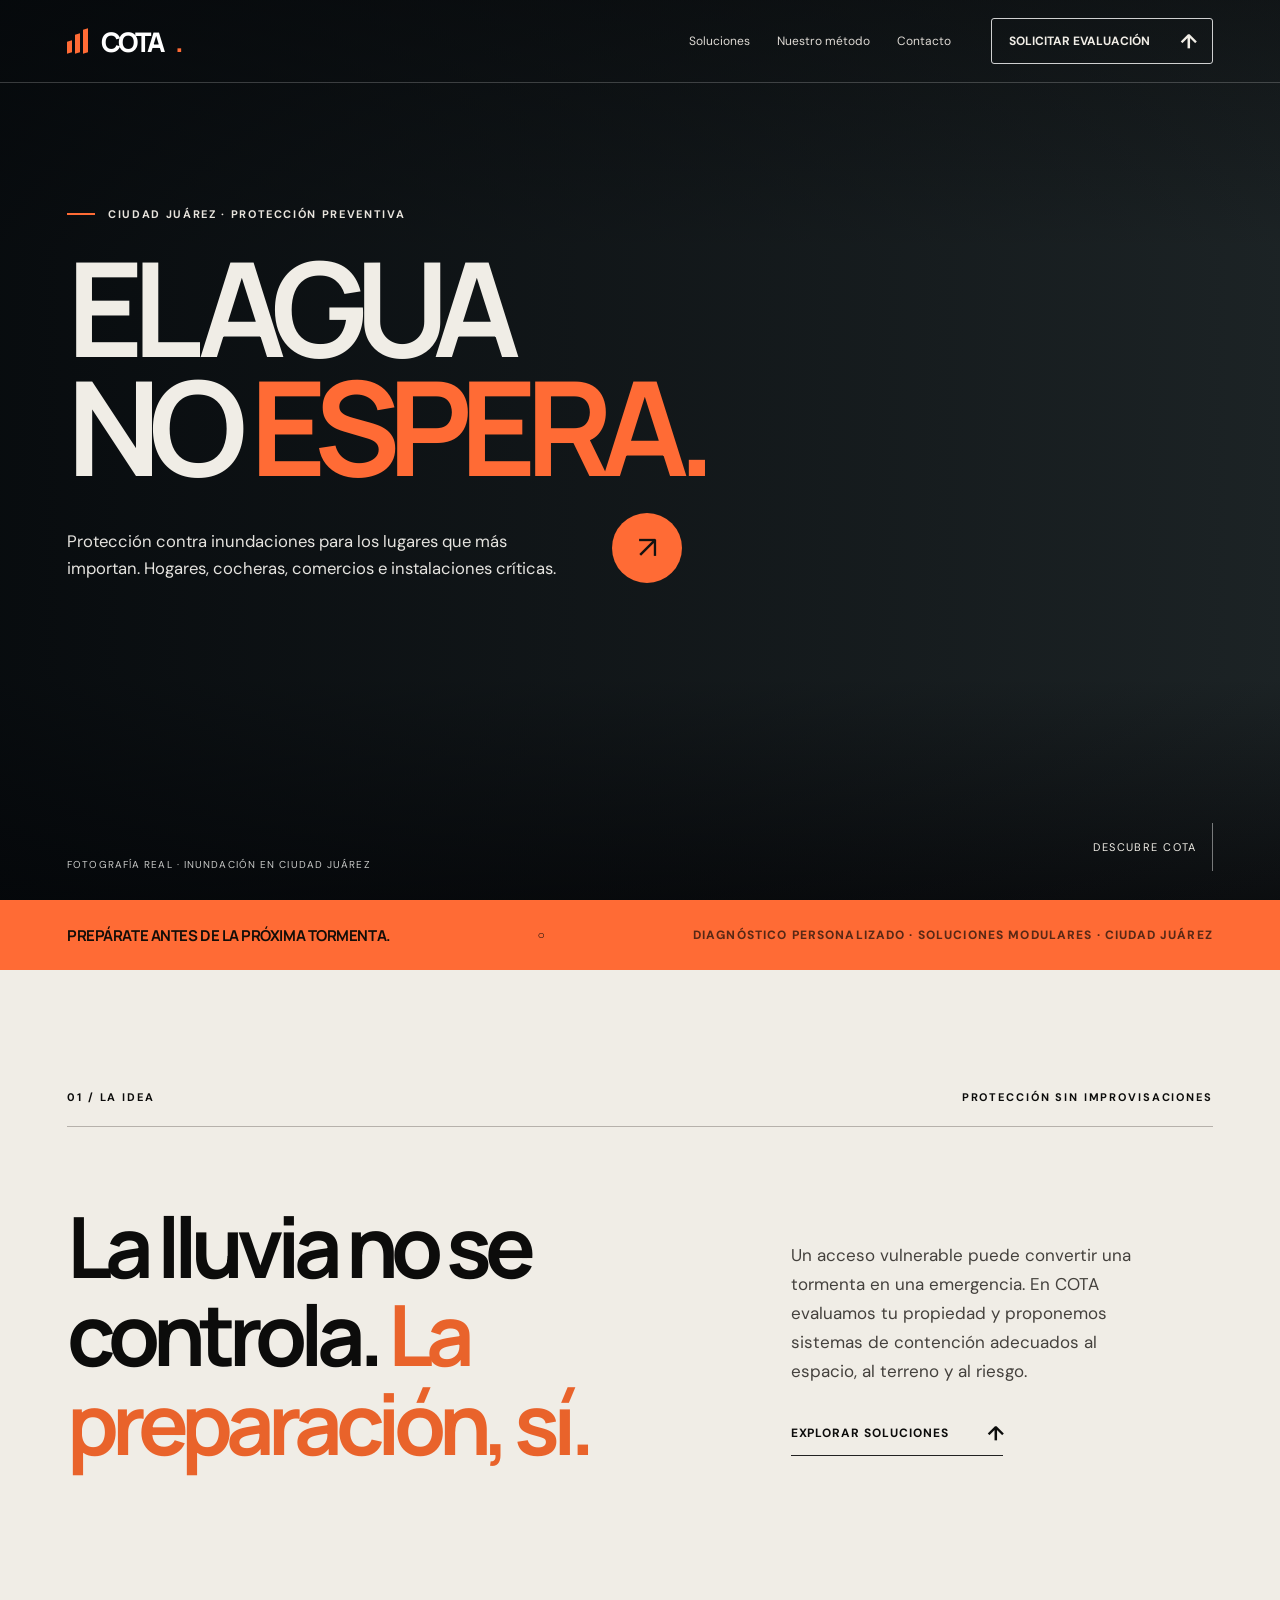
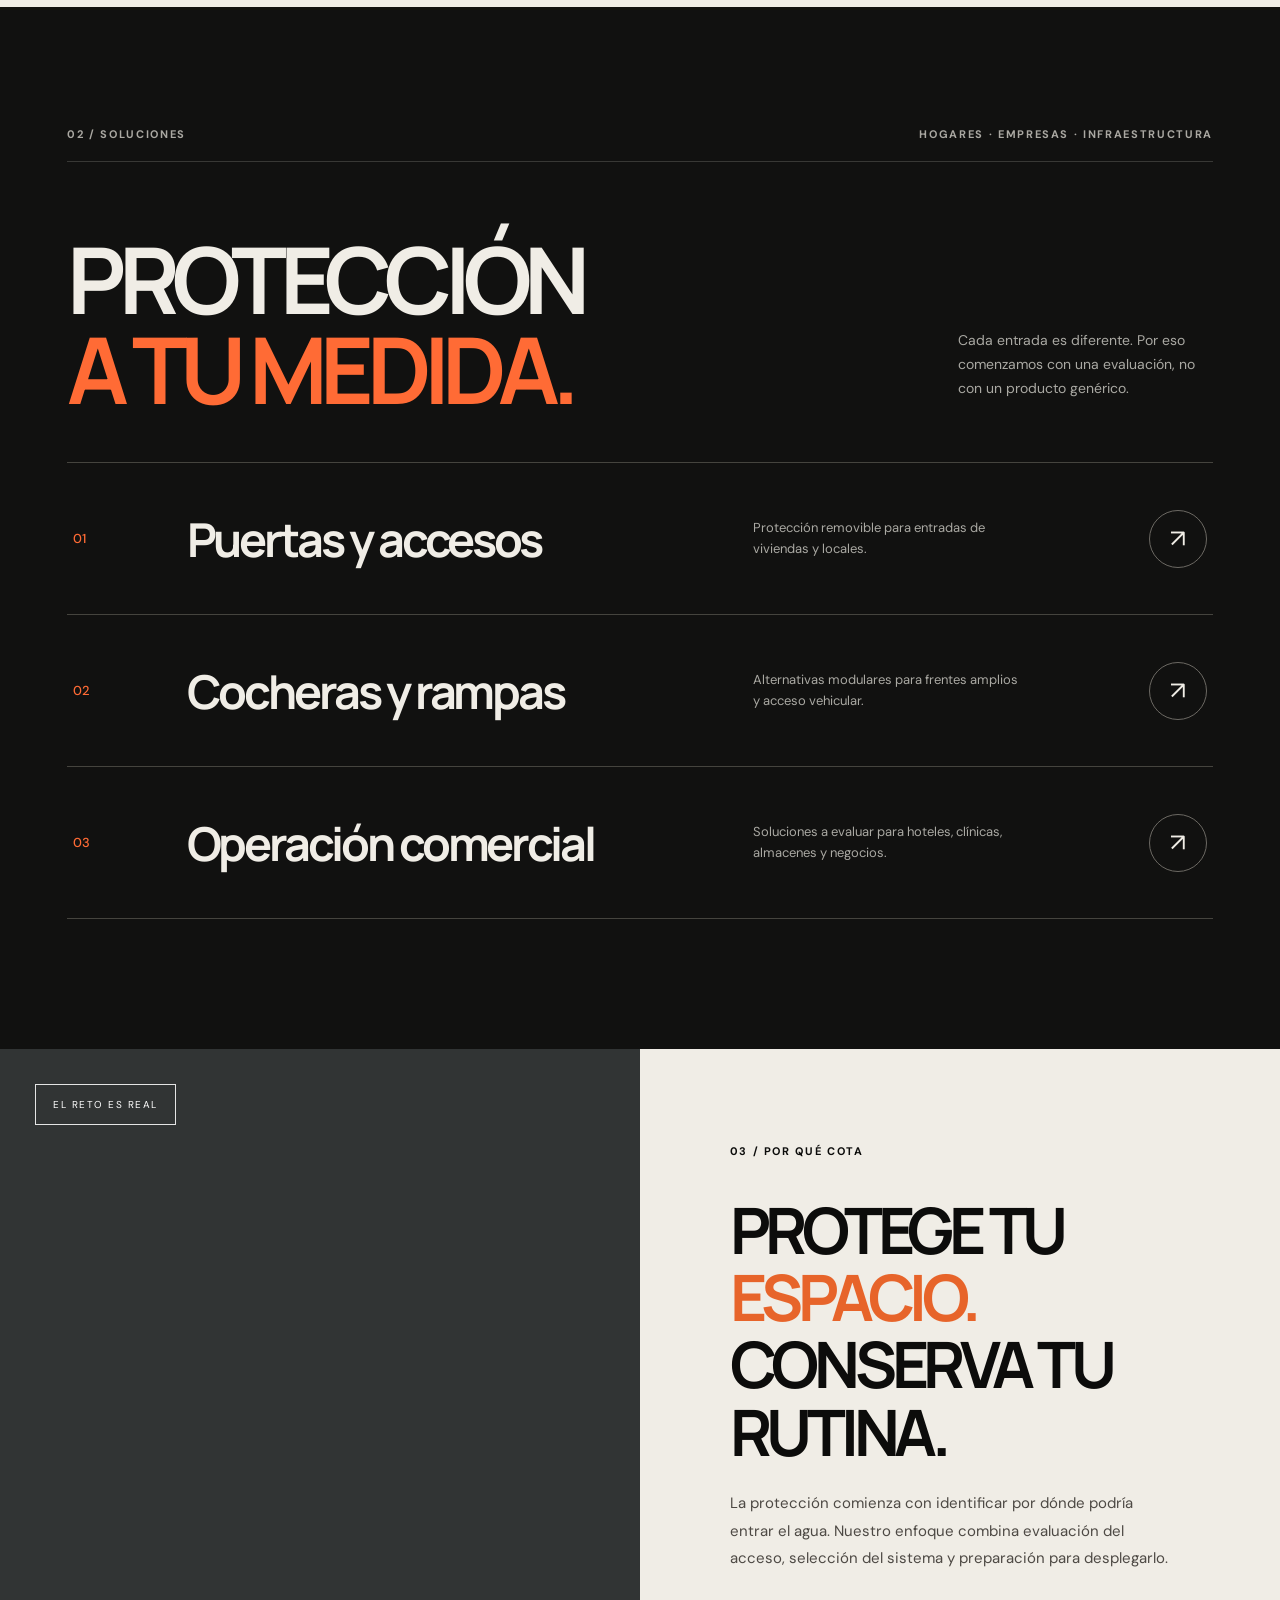
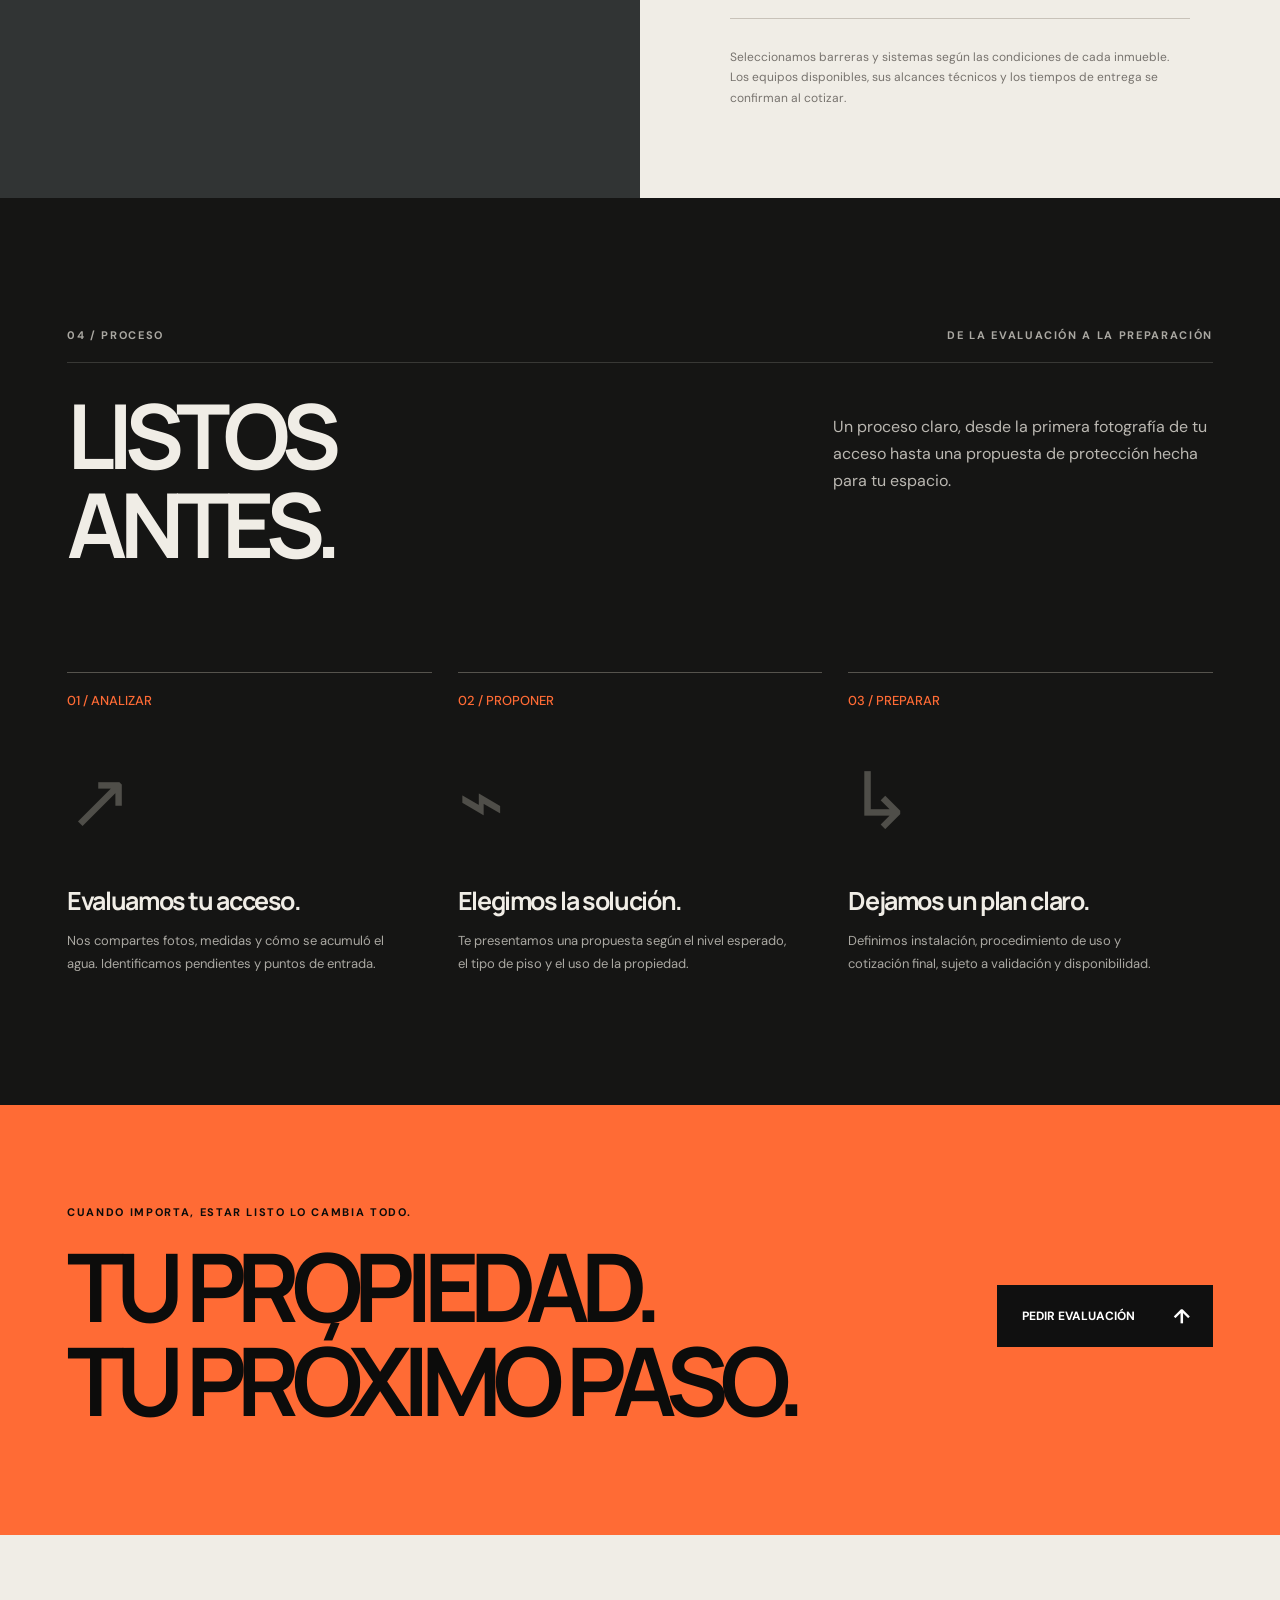
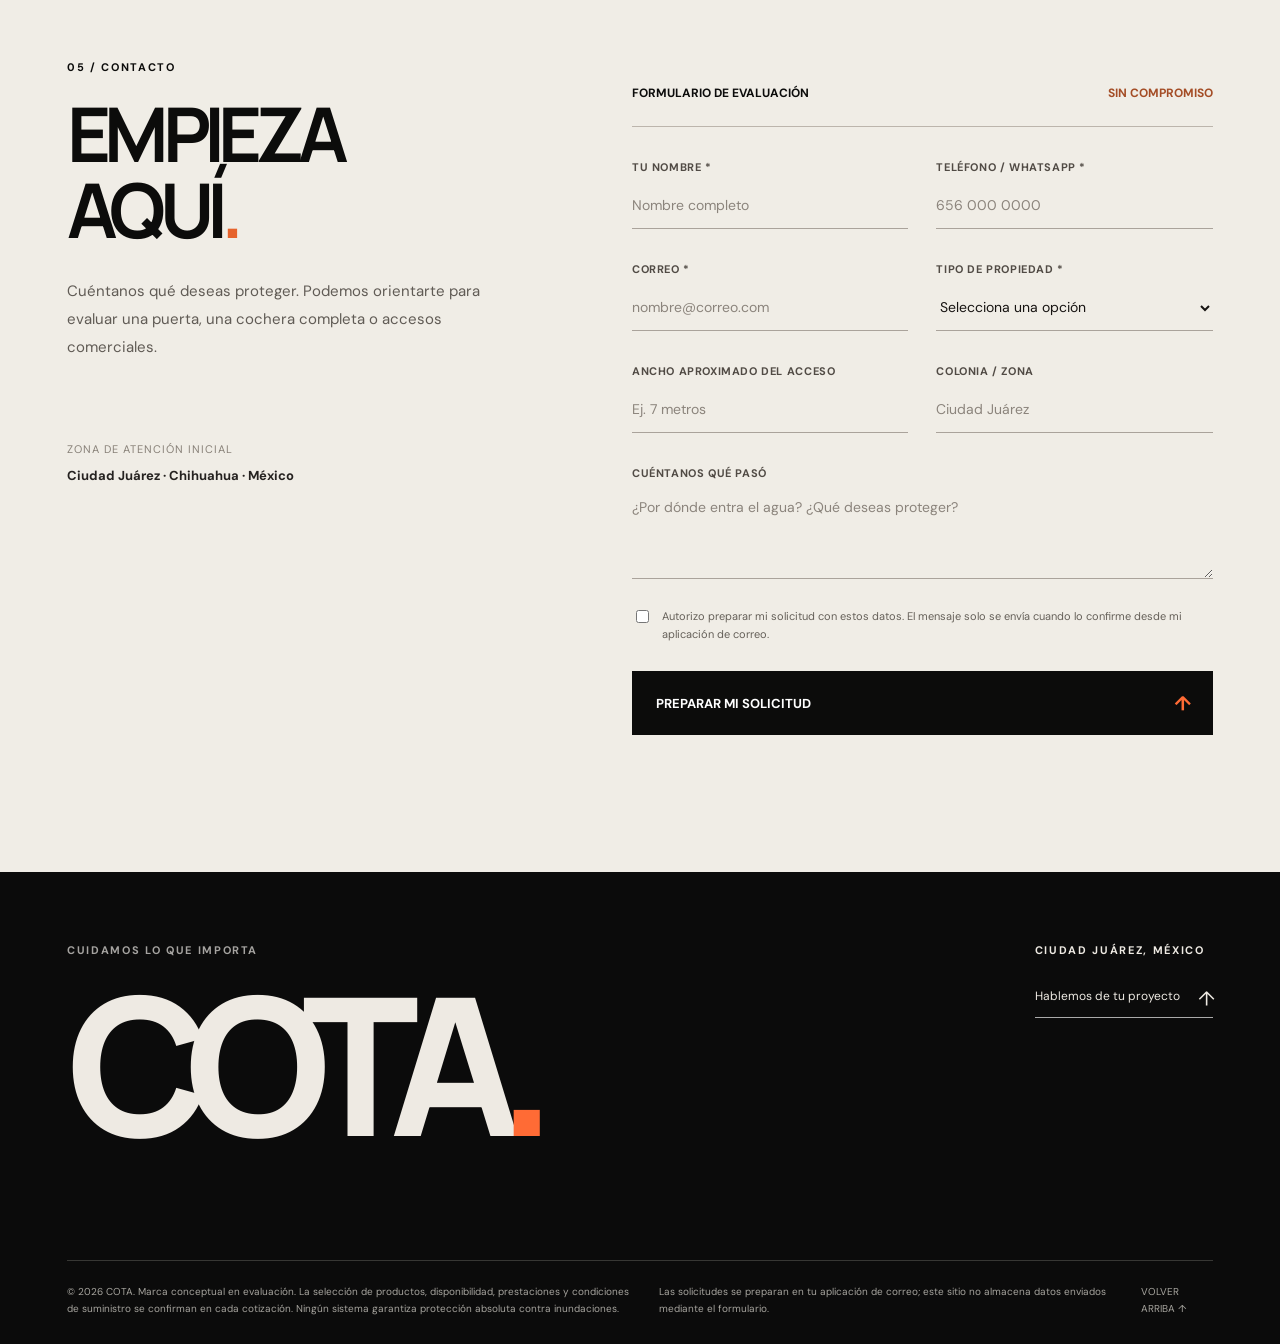
==== index.html @ 4c6bcd83 "feat: publish COTA landing V3 editorial redesign" ====
<!doctype html>
<html lang="es-MX">
<head>
<meta charset="utf-8">
<meta name="viewport" content="width=device-width,initial-scale=1">
<meta name="theme-color" content="#0d0d0d">
<meta name="description" content="COTA — Soluciones de protección contra inundaciones para hogares, cocheras y empresas en Ciudad Juárez. Agenda tu evaluación.">
<meta name="robots" content="index,follow">
<title>COTA — Protección para lo que importa.</title>
<link rel="preconnect" href="https://fonts.googleapis.com">
<link rel="preconnect" href="https://fonts.gstatic.com" crossorigin>
<link href="https://fonts.googleapis.com/css2?family=DM+Sans:wght@400;500;600;700&family=Manrope:wght@400;500;600;700;800&display=swap" rel="stylesheet">
<style>
:root{--black:#0c0c0b;--orange:#ff6b35;--bone:#f0ede6;--muted:#9f9d97;--line:#2b2a28;--pad:clamp(22px,5.25vw,96px);--display:'Manrope','Arial',sans-serif;--body:'DM Sans',Arial,sans-serif}
*{box-sizing:border-box}html{scroll-behavior:smooth}body{margin:0;background:var(--black);color:var(--bone);font-family:var(--body);-webkit-font-smoothing:antialiased}a{color:inherit;text-decoration:none}button,input,select,textarea{font:inherit}button{cursor:pointer}button,input,textarea,select{outline-offset:3px}button:focus-visible,a:focus-visible{outline:2px solid var(--orange)}.container{padding-inline:var(--pad)}.index-label{font-size:11px;font-weight:700;letter-spacing:.15em;text-transform:uppercase}.arrow-icon{display:inline-block;transform:rotate(-45deg);font-size:20px;line-height:1}.screen-reader{position:absolute;clip:rect(0,0,0,0);height:1px;width:1px;overflow:hidden}
.site-header{height:83px;display:flex;align-items:center;justify-content:space-between;position:absolute;top:0;left:0;right:0;z-index:9;border-bottom:1px solid #fff3;padding-inline:var(--pad)}.wordmark{font:800 27px/1 var(--display);letter-spacing:-.105em;color:#fff;display:flex;align-items:center;gap:13px}.mark{display:inline-grid;grid-template-columns:repeat(3,5px);gap:3px;height:24px;align-items:end}.mark i{background:var(--orange);height:12px;display:block;transform:skewY(-16deg)}.mark i:nth-child(2){height:19px}.mark i:nth-child(3){height:24px}.header-right{display:flex;align-items:center;gap:40px}.header-right nav{display:flex;gap:27px}.header-right nav a{font-size:12px;color:#eee9e3;opacity:.93}.header-right nav a:hover{color:var(--orange)}.top-action{display:inline-flex;align-items:center;gap:32px;padding:12px 17px;border:1px solid #fffc;border-radius:3px;font-size:12px;font-weight:700;white-space:nowrap;transition:.25s}.top-action:hover{background:var(--bone);color:var(--black)}.mobile-menu{display:none;background:none;border:0;color:#fff;font-size:23px}
.hero{position:relative;min-height:770px;height:min(900px,100svh);isolation:isolate;background:#20282a;display:flex;flex-direction:column;justify-content:space-between;overflow:hidden}.hero-photo{position:absolute;inset:0;background-image:linear-gradient(90deg,rgba(3,6,9,.83) 0%,rgba(2,4,7,.46) 52%,rgba(8,10,13,.17) 100%),linear-gradient(0deg,#08090bd9 0%,transparent 25%,transparent 72%,#03040577 100%),url('assets/inundacion-juarez-crop.jpg');background-position:center,center,center 44%;background-size:cover;z-index:-1;transform:scale(1.015)}.hero-main{padding-top:clamp(175px,23vh,250px);max-width:1180px}.hero-kicker{display:flex;align-items:center;gap:13px;color:#e8e4dd}.hero-kicker:before{content:"";width:28px;height:2px;background:var(--orange)}.hero h1{font:700 clamp(72px,10.25vw,156px)/.91 var(--display);letter-spacing:-.09em;margin:26px 0 27px;text-wrap:balance;max-width:1190px}.hero h1 span{color:var(--orange)}.hero-description{display:flex;align-items:flex-end;gap:55px;max-width:850px}.hero-description p{max-width:490px;font-size:clamp(16px,1.3vw,19px);line-height:1.65;margin:0;color:#e5e3df}.circle-btn{height:70px;width:70px;flex-shrink:0;background:var(--orange);color:#141210;display:grid;place-items:center;border-radius:50%;font-size:31px;transition:.2s}.circle-btn:hover{transform:rotate(45deg);background:#ff8959}.hero-bottom{display:flex;align-items:end;justify-content:space-between;gap:20px;padding-bottom:29px}.hero-bottom small{font-size:10px;letter-spacing:.11em;color:#c9cac8;text-transform:uppercase}.hero-scroll{display:flex;align-items:center;gap:15px;font-size:11px;letter-spacing:.13em;text-transform:uppercase}.vertical-line{height:48px;border-left:1px solid #ffffff70}
.marquee{min-height:70px;display:flex;justify-content:space-between;align-items:center;gap:25px;background:var(--orange);color:#130d08;padding:18px var(--pad);font-size:12px;font-weight:800;letter-spacing:.095em;text-transform:uppercase}.marquee strong{font-size:15px;font-family:var(--display);letter-spacing:-.03em}.marquee span:last-child{opacity:.7}
.intro{background:var(--bone);color:var(--black);padding-block:120px 140px}.intro-top{display:flex;align-items:center;justify-content:space-between;border-bottom:1px solid #b6b1ab;padding-bottom:22px;font-size:11px;letter-spacing:.17em;text-transform:uppercase;font-weight:700}.intro-layout{display:grid;grid-template-columns:1.2fr .8fr;column-gap:90px;padding-top:75px;align-items:end}.intro h2{font:700 clamp(50px,6.6vw,100px)/1.045 var(--display);letter-spacing:-.083em;margin:0;max-width:940px}.intro h2 em{font-style:normal;color:#e9632b}.intro-right{padding-bottom:11px;max-width:370px}.intro-right p{font-size:17px;line-height:1.7;color:#44413d;margin:0 0 35px}.text-link{display:inline-flex;align-items:center;gap:40px;border-bottom:1px solid #222;padding-bottom:12px;font-size:12px;font-weight:700;text-transform:uppercase;letter-spacing:.08em}.text-link:hover{color:#d95323;border-color:#d95323}
.solutions{background:#111110;color:var(--bone);padding-top:120px;padding-bottom:130px}.section-tag{display:flex;align-items:center;justify-content:space-between;padding-bottom:20px;border-bottom:1px solid #383835;color:#aaa8a2}.sol-title{display:flex;justify-content:space-between;gap:30px;align-items:end;margin:72px 0 48px}.sol-title h2{font:700 clamp(51px,7.2vw,105px)/.98 var(--display);letter-spacing:-.083em;margin:0;max-width:900px}.sol-title h2 span{color:var(--orange)}.sol-title p{width:255px;color:#aaa9a3;font-size:14px;line-height:1.7}.sol-table{border-top:1px solid #45443e}.sol-row{display:grid;grid-template-columns:10% 50% 25% 15%;align-items:center;gap:0;border-bottom:1px solid #45443e;min-height:152px;padding:24px 6px;transition:.2s}.sol-row:hover{background:#ffffff09}.sol-row .nr{color:var(--orange);font:500 13px var(--body)}.sol-row h3{font:700 clamp(31px,3.65vw,53px) var(--display);letter-spacing:-.066em;margin:0}.sol-row p{max-width:270px;color:#aaa9a3;font-size:13px;line-height:1.6}.sol-row .end-arrow{justify-self:end;width:58px;height:58px;border:1px solid #6c6963;border-radius:50%;display:grid;place-items:center;font-size:25px;transition:.2s}.sol-row:hover .end-arrow{background:var(--orange);color:#111;border-color:var(--orange)}
.protection{background:var(--bone);color:var(--black);display:grid;grid-template-columns:1fr 1fr;min-height:660px}.protection-image{position:relative;background:#353e40 url('assets/inundacion-juarez-crop.jpg') center center/cover no-repeat;filter:grayscale(.7)}.protection-image:after{content:"";position:absolute;inset:0;background:#12191b40}.protection-badge{position:absolute;top:35px;left:35px;z-index:1;border:1px solid #fffd;color:white;padding:13px 17px;font-size:10px;letter-spacing:.15em;text-transform:uppercase}.protection-copy{padding:clamp(50px,7vw,117px);display:flex;flex-direction:column;justify-content:space-between}.protection-copy h2{font:700 clamp(49px,5vw,76px)/1.05 var(--display);letter-spacing:-.082em;margin:36px 0 25px}.protection-copy h2 span{color:#e7642a}.protection-copy p{max-width:440px;font-size:15px;color:#4d4944;line-height:1.85;margin:0}.tiny-rule{height:1px;background:#c8c2b9;margin:45px 0 28px}.protection-copy .detail{font-size:12px;color:#77736e;line-height:1.7}
.process{background:#151514;padding-block:130px}.process-head{display:flex;justify-content:space-between;align-items:start;gap:40px}.process-head h2{font:700 clamp(58px,7vw,100px)/.99 var(--display);letter-spacing:-.085em;margin:28px 0 20px}.process-head p{font-size:16px;color:#bbb8b2;max-width:380px;line-height:1.7;margin-top:50px}.process-items{display:grid;grid-template-columns:repeat(3,1fr);gap:26px;margin-top:84px}.step{border-top:1px solid #55534d;padding-top:19px}.step .number{font:500 13px var(--body);color:var(--orange)}.step .glyph{display:block;font:300 78px/1.2 var(--display);margin:43px 0 37px;color:#4f4e49;letter-spacing:-.12em}.step h3{font:700 25px var(--display);letter-spacing:-.055em;margin:0 0 12px}.step p{font-size:13px;line-height:1.75;color:#aaa8a2;max-width:330px;margin:0}
.cta-section{background:var(--orange);color:var(--black);padding:100px var(--pad) 108px;display:flex;justify-content:space-between;gap:60px;align-items:center}.cta-section h2{font:700 clamp(56px,7.4vw,112px)/.99 var(--display);letter-spacing:-.09em;margin:20px 0 0;max-width:1030px}.cta-section a{background:#101010;color:#fff;padding:21px 25px;min-width:216px;display:flex;align-items:center;justify-content:space-between;gap:26px;font-size:12px;font-weight:700;white-space:nowrap}.cta-section a:hover{background:#333}
.form-area{background:var(--bone);color:var(--black);padding-block:120px 125px}.form-grid{display:grid;grid-template-columns:.9fr 1.1fr;gap:clamp(35px,7vw,120px)}.form-left h2{font:700 clamp(56px,5.9vw,89px)/1.01 var(--display);letter-spacing:-.09em;margin:20px 0 30px}.form-left p{max-width:430px;font-size:15px;color:#605b55;line-height:1.85}.form-left .small-contact{font-size:11px;letter-spacing:.09em;text-transform:uppercase;margin-top:80px;color:#888178}.form-left .small-contact strong{color:#252220;display:block;font-size:13px;margin-top:11px;letter-spacing:0;text-transform:none}.quote-form{padding:30px 0 0}.quote-form .form-head{display:flex;justify-content:space-between;align-items:center;padding-bottom:25px;border-bottom:1px solid #bcb5ac;font-size:12px;font-weight:700}.quote-form .form-head em{font-style:normal;color:#a44d26}.form-row{display:grid;grid-template-columns:1fr 1fr;gap:28px}.field{display:flex;flex-direction:column;margin-top:33px;gap:9px}.field label{font-size:11px;text-transform:uppercase;font-weight:700;letter-spacing:.055em;color:#514b45}.field input,.field select,.field textarea{display:block;width:100%;min-height:46px;border:0;border-bottom:1px solid #aaa39b;border-radius:0;padding:9px 0;background:transparent;color:#171412;outline:none;font-size:14px}.field textarea{resize:vertical;min-height:90px}.field input:focus,.field select:focus,.field textarea:focus{border-bottom:2px solid var(--orange)}.field input::placeholder,.field textarea::placeholder{color:#8b847c}.fineprint{font-size:11px;color:#656059;line-height:1.65;margin:28px 0}.fineprint label{display:flex;align-items:start;gap:10px;cursor:pointer}.fineprint input{accent-color:var(--orange);margin-top:3px}.form-btn{width:100%;border:0;display:flex;align-items:center;justify-content:space-between;background:var(--black);color:white;padding:22px 24px;font-weight:700;font-size:13px;transition:.2s}.form-btn:hover{background:#32251e}.form-btn span:last-child{color:var(--orange)}.form-status{margin-top:12px;font-size:12px;line-height:1.6;color:#4e473f;white-space:pre-wrap}
footer{background:#0b0b0b;color:#eeeae3;padding:66px var(--pad) 27px}footer .footer-main{display:flex;align-items:start;justify-content:space-between;gap:40px;padding-bottom:110px}footer h2{font:800 clamp(95px,15vw,245px)/.9 var(--display);letter-spacing:-.13em;margin:18px 0 0}footer h2 span{color:var(--orange)}footer .footer-link{font-size:12px;display:inline-flex;gap:20px;border-bottom:1px solid #aaa;padding-bottom:9px;margin-top:29px}.footer-small{display:flex;justify-content:space-between;gap:22px;border-top:1px solid #373734;padding-top:22px;color:#a6a49e;font-size:10px;line-height:1.7}.footer-small p{max-width:570px;margin:0}
@media(max-width:900px){.hero{height:auto;min-height:760px}.hero-main{padding-top:205px}.hero h1{font-size:clamp(64px,10vw,112px)}.intro-layout{gap:45px}.sol-row{grid-template-columns:9% 54% 26% 11%}.protection{min-height:600px}.protection-copy{padding:50px}.form-grid{gap:60px}}
@media(max-width:680px){:root{--pad:24px}.site-header{height:72px}.wordmark{font-size:24px}.header-right nav{display:none;position:absolute;top:71px;left:0;right:0;background:#0c0c0b;padding:22px 24px;flex-direction:column;border-bottom:1px solid #444}.header-right nav.open{display:flex}.header-right{gap:14px}.top-action{padding:11px 12px;gap:9px;font-size:10px}.mobile-menu{display:block}.hero{min-height:720px;height:auto}.hero-main{padding-top:210px}.hero h1{font-size:clamp(53px,14.5vw,86px);letter-spacing:-.091em;margin-top:22px}.hero-description{gap:15px;align-items:center}.hero-description p{font-size:14px;line-height:1.55}.circle-btn{width:58px;height:58px;font-size:25px}.hero-bottom{padding-top:90px;align-items:center}.hero-scroll{display:none}.hero-bottom small{font-size:9px;max-width:205px}.marquee{min-height:62px;justify-content:center;text-align:center;gap:5px;flex-wrap:wrap}.marquee strong{font-size:12px}.marquee span:last-child{display:none}.intro{padding-block:80px 100px}.intro-layout{display:block;padding-top:45px}.intro h2{font-size:clamp(44px,11vw,72px)}.intro-right{margin-top:32px}.intro-right p{font-size:15px}.solutions{padding-block:80px 85px}.sol-title{display:block;margin-top:48px}.sol-title h2{font-size:clamp(45px,12vw,65px)}.sol-title p{margin-top:24px;width:auto;max-width:330px}.sol-row{min-height:130px;grid-template-columns:9% 1fr 42px;gap:12px}.sol-row h3{font-size:30px}.sol-row p{display:none}.sol-row .end-arrow{width:42px;height:42px;font-size:20px}.protection{display:flex;flex-direction:column}.protection-image{min-height:340px}.protection-copy{padding:60px 24px}.protection-copy h2{font-size:54px}.process{padding-block:80px}.process-head{display:block}.process-head h2{font-size:clamp(55px,13vw,75px)}.process-head p{margin-top:22px}.process-items{grid-template-columns:1fr;gap:45px;margin-top:48px}.step .glyph{font-size:60px;margin:14px 0 20px}.cta-section{display:block;padding-top:75px;padding-bottom:78px}.cta-section h2{font-size:clamp(52px,13vw,75px)}.cta-section a{margin-top:32px;width:max-content}.form-area{padding-block:80px}.form-grid{display:block}.form-left h2{font-size:60px}.form-left .small-contact{margin-top:34px}.quote-form{margin-top:30px}.form-row{grid-template-columns:1fr;gap:0}.field{margin-top:24px}.footer-main{display:block!important;padding-bottom:80px!important}.footer-small{display:block}footer h2{font-size:clamp(100px,24vw,160px)}}
@media(prefers-reduced-motion:reduce){html{scroll-behavior:auto}*{transition:none!important}}
</style>
</head>
<body>
<header class="site-header">
  <a class="wordmark" href="#inicio" aria-label="COTA, inicio"><span class="mark" aria-hidden="true"><i></i><i></i><i></i></span>COTA<span style="color:var(--orange)">.</span></a>
  <div class="header-right">
    <nav id="nav-main" aria-label="Navegación principal"><a href="#soluciones">Soluciones</a><a href="#metodo">Nuestro método</a><a href="#cotizar">Contacto</a></nav>
    <a class="top-action" href="#cotizar">SOLICITAR EVALUACIÓN <span class="arrow-icon">↗</span></a>
    <button class="mobile-menu" aria-controls="nav-main" aria-expanded="false" aria-label="Abrir menú" id="menu-toggle">☰</button>
  </div>
</header>
<main>
<section class="hero container" id="inicio">
 <div class="hero-photo" role="img" aria-label="Fotografía de acumulación de agua en una vialidad de Ciudad Juárez"></div>
 <div class="hero-main">
   <div class="index-label hero-kicker">Ciudad Juárez · Protección preventiva</div>
   <h1>EL AGUA<br>NO <span>ESPERA.</span></h1>
   <div class="hero-description"><p>Protección contra inundaciones para los lugares que más importan. Hogares, cocheras, comercios e instalaciones críticas.</p><a href="#cotizar" class="circle-btn" aria-label="Solicitar evaluación">↗</a></div>
 </div>
 <div class="hero-bottom"><small>Fotografía real · Inundación en Ciudad Juárez</small><div class="hero-scroll"><span>Descubre COTA</span><span class="vertical-line"></span></div></div>
</section>
<div class="marquee"><strong>PREPÁRATE ANTES DE LA PRÓXIMA TORMENTA.</strong><span>○</span><span>DIAGNÓSTICO PERSONALIZADO · SOLUCIONES MODULARES · CIUDAD JUÁREZ</span></div>
<section class="intro container" id="propuesta"><div class="intro-top"><span>01 / LA IDEA</span><span>PROTECCIÓN SIN IMPROVISACIONES</span></div><div class="intro-layout"><h2>La lluvia no se controla. <em>La preparación, sí.</em></h2><div class="intro-right"><p>Un acceso vulnerable puede convertir una tormenta en una emergencia. En COTA evaluamos tu propiedad y proponemos sistemas de contención adecuados al espacio, al terreno y al riesgo.</p><a class="text-link" href="#soluciones">Explorar soluciones <span class="arrow-icon">↗</span></a></div></div></section>
<section class="solutions container" id="soluciones"><div class="section-tag index-label"><span>02 / SOLUCIONES</span><span>HOGARES · EMPRESAS · INFRAESTRUCTURA</span></div><div class="sol-title"><h2>PROTECCIÓN<br><span>A TU MEDIDA.</span></h2><p>Cada entrada es diferente. Por eso comenzamos con una evaluación, no con un producto genérico.</p></div><div class="sol-table">
<a href="#cotizar" class="sol-row"><span class="nr">01</span><h3>Puertas y accesos</h3><p>Protección removible para entradas de viviendas y locales.</p><span class="end-arrow">↗</span></a>
<a href="#cotizar" class="sol-row"><span class="nr">02</span><h3>Cocheras y rampas</h3><p>Alternativas modulares para frentes amplios y acceso vehicular.</p><span class="end-arrow">↗</span></a>
<a href="#cotizar" class="sol-row"><span class="nr">03</span><h3>Operación comercial</h3><p>Soluciones a evaluar para hoteles, clínicas, almacenes y negocios.</p><span class="end-arrow">↗</span></a>
</div></section>
<section class="protection" id="sistema"><div class="protection-image"><span class="protection-badge">EL RETO ES REAL</span></div><div class="protection-copy"><div><span class="index-label">03 / POR QUÉ COTA</span><h2>PROTEGE TU <span>ESPACIO.</span><br>CONSERVA TU RUTINA.</h2><p>La protección comienza con identificar por dónde podría entrar el agua. Nuestro enfoque combina evaluación del acceso, selección del sistema y preparación para desplegarlo.</p></div><div><div class="tiny-rule"></div><p class="detail">Seleccionamos barreras y sistemas según las condiciones de cada inmueble. Los equipos disponibles, sus alcances técnicos y los tiempos de entrega se confirman al cotizar.</p></div></div></section>
<section class="process container" id="metodo"><div class="section-tag index-label"><span>04 / PROCESO</span><span>DE LA EVALUACIÓN A LA PREPARACIÓN</span></div><div class="process-head"><h2>LISTOS<br>ANTES.</h2><p>Un proceso claro, desde la primera fotografía de tu acceso hasta una propuesta de protección hecha para tu espacio.</p></div><div class="process-items"><div class="step"><div class="number">01 / ANALIZAR</div><span class="glyph">↗</span><h3>Evaluamos tu acceso.</h3><p>Nos compartes fotos, medidas y cómo se acumuló el agua. Identificamos pendientes y puntos de entrada.</p></div><div class="step"><div class="number">02 / PROPONER</div><span class="glyph">⌁</span><h3>Elegimos la solución.</h3><p>Te presentamos una propuesta según el nivel esperado, el tipo de piso y el uso de la propiedad.</p></div><div class="step"><div class="number">03 / PREPARAR</div><span class="glyph">↳</span><h3>Dejamos un plan claro.</h3><p>Definimos instalación, procedimiento de uso y cotización final, sujeto a validación y disponibilidad.</p></div></div></section>
<section class="cta-section"><div><div class="index-label">CUANDO IMPORTA, ESTAR LISTO LO CAMBIA TODO.</div><h2>TU PROPIEDAD.<br>TU PRÓXIMO PASO.</h2></div><a href="#cotizar">PEDIR EVALUACIÓN <span class="arrow-icon">↗</span></a></section>
<section class="form-area container" id="cotizar"><div class="form-grid"><div class="form-left"><span class="index-label">05 / CONTACTO</span><h2>EMPIEZA<br>AQUÍ<span style="color:#e6632c">.</span></h2><p>Cuéntanos qué deseas proteger. Podemos orientarte para evaluar una puerta, una cochera completa o accesos comerciales.</p><div class="small-contact">ZONA DE ATENCIÓN INICIAL<strong>Ciudad Juárez · Chihuahua · México</strong></div></div>
<form class="quote-form" id="lead-form"><div class="form-head"><span>FORMULARIO DE EVALUACIÓN</span><em>SIN COMPROMISO</em></div><div class="form-row"><div class="field"><label for="nombre">Tu nombre *</label><input id="nombre" name="nombre" autocomplete="name" required maxlength="120" placeholder="Nombre completo"></div><div class="field"><label for="contacto">Teléfono / WhatsApp *</label><input id="contacto" name="contacto" type="tel" autocomplete="tel" required maxlength="35" placeholder="656 000 0000"></div></div><div class="form-row"><div class="field"><label for="email">Correo *</label><input id="email" name="email" type="email" autocomplete="email" required maxlength="120" placeholder="nombre@correo.com"></div><div class="field"><label for="propiedad">Tipo de propiedad *</label><select id="propiedad" name="propiedad" required><option selected disabled value="">Selecciona una opción</option><option>Casa / cochera</option><option>Comercio / oficina</option><option>Hotel</option><option>Hospital / clínica</option><option>Industria / almacén</option><option>Otro</option></select></div></div><div class="form-row"><div class="field"><label for="ancho">Ancho aproximado del acceso</label><input id="ancho" name="ancho" maxlength="40" placeholder="Ej. 7 metros"></div><div class="field"><label for="zona">Colonia / zona</label><input id="zona" name="zona" maxlength="100" placeholder="Ciudad Juárez"></div></div><div class="field"><label for="detalles">Cuéntanos qué pasó</label><textarea id="detalles" name="detalles" maxlength="1000" placeholder="¿Por dónde entra el agua? ¿Qué deseas proteger?"></textarea></div><div class="fineprint"><label><input type="checkbox" required id="consent"><span>Autorizo preparar mi solicitud con estos datos. El mensaje solo se envía cuando lo confirme desde mi aplicación de correo.</span></label></div><button class="form-btn" type="submit"><span>PREPARAR MI SOLICITUD</span><span class="arrow-icon">↗</span></button><div class="form-status" id="form-status" aria-live="polite"></div></form></div></section>
</main>
<footer><div class="footer-main"><div><span class="index-label" style="color:#a5a3a0">CUIDAMOS LO QUE IMPORTA</span><h2>COTA<span>.</span></h2></div><div><span class="index-label">CIUDAD JUÁREZ, MÉXICO</span><br><a class="footer-link" href="#cotizar">Hablemos de tu proyecto <span class="arrow-icon">↗</span></a></div></div><div class="footer-small"><p>© 2026 COTA. Marca conceptual en evaluación. La selección de productos, disponibilidad, prestaciones y condiciones de suministro se confirman en cada cotización. Ningún sistema garantiza protección absoluta contra inundaciones.</p><p>Las solicitudes se preparan en tu aplicación de correo; este sitio no almacena datos enviados mediante el formulario.</p><p><a href="#inicio">VOLVER ARRIBA ↑</a></p></div></footer>
<script>
(function(){
const toggle=document.getElementById('menu-toggle'),nav=document.getElementById('nav-main');
toggle.addEventListener('click',()=>{const open=nav.classList.toggle('open');toggle.setAttribute('aria-expanded',String(open));toggle.textContent=open?'×':'☰';});
nav.querySelectorAll('a').forEach(a=>a.addEventListener('click',()=>{nav.classList.remove('open');toggle.setAttribute('aria-expanded','false');toggle.textContent='☰';}));
const f=document.getElementById('lead-form'),status=document.getElementById('form-status');
f.addEventListener('submit',e=>{e.preventDefault();if(!f.reportValidity())return;const data=new FormData(f),terms={nombre:'Nombre',contacto:'Teléfono',email:'Correo',propiedad:'Propiedad',ancho:'Ancho',zona:'Zona',detalles:'Descripción'};const body=['NUEVA SOLICITUD DE EVALUACIÓN — COTA','',...Object.keys(terms).map(k=>terms[k]+': '+(data.get(k)||'No indicado')),'','Solicitud de diagnóstico, sin compromiso de compra.'].join('\n');const subject='COTA | Evaluación — '+data.get('propiedad');status.innerHTML='Se abrirá tu correo para confirmar el envío. <button type="button" id="copy-text" style="background:none;border:0;padding:0;text-decoration:underline;color:#b8501e;font-weight:700">Copiar solicitud</button>';document.getElementById('copy-text').addEventListener('click',()=>{navigator.clipboard?.writeText(body).then(()=>status.textContent='Solicitud copiada. Envíala a axlulisesfs@gmail.com.').catch(()=>status.textContent=body);});window.location.href='mailto:axlulisesfs@gmail.com?subject='+encodeURIComponent(subject)+'&body='+encodeURIComponent(body);});
})();
</script>
</body>
</html>
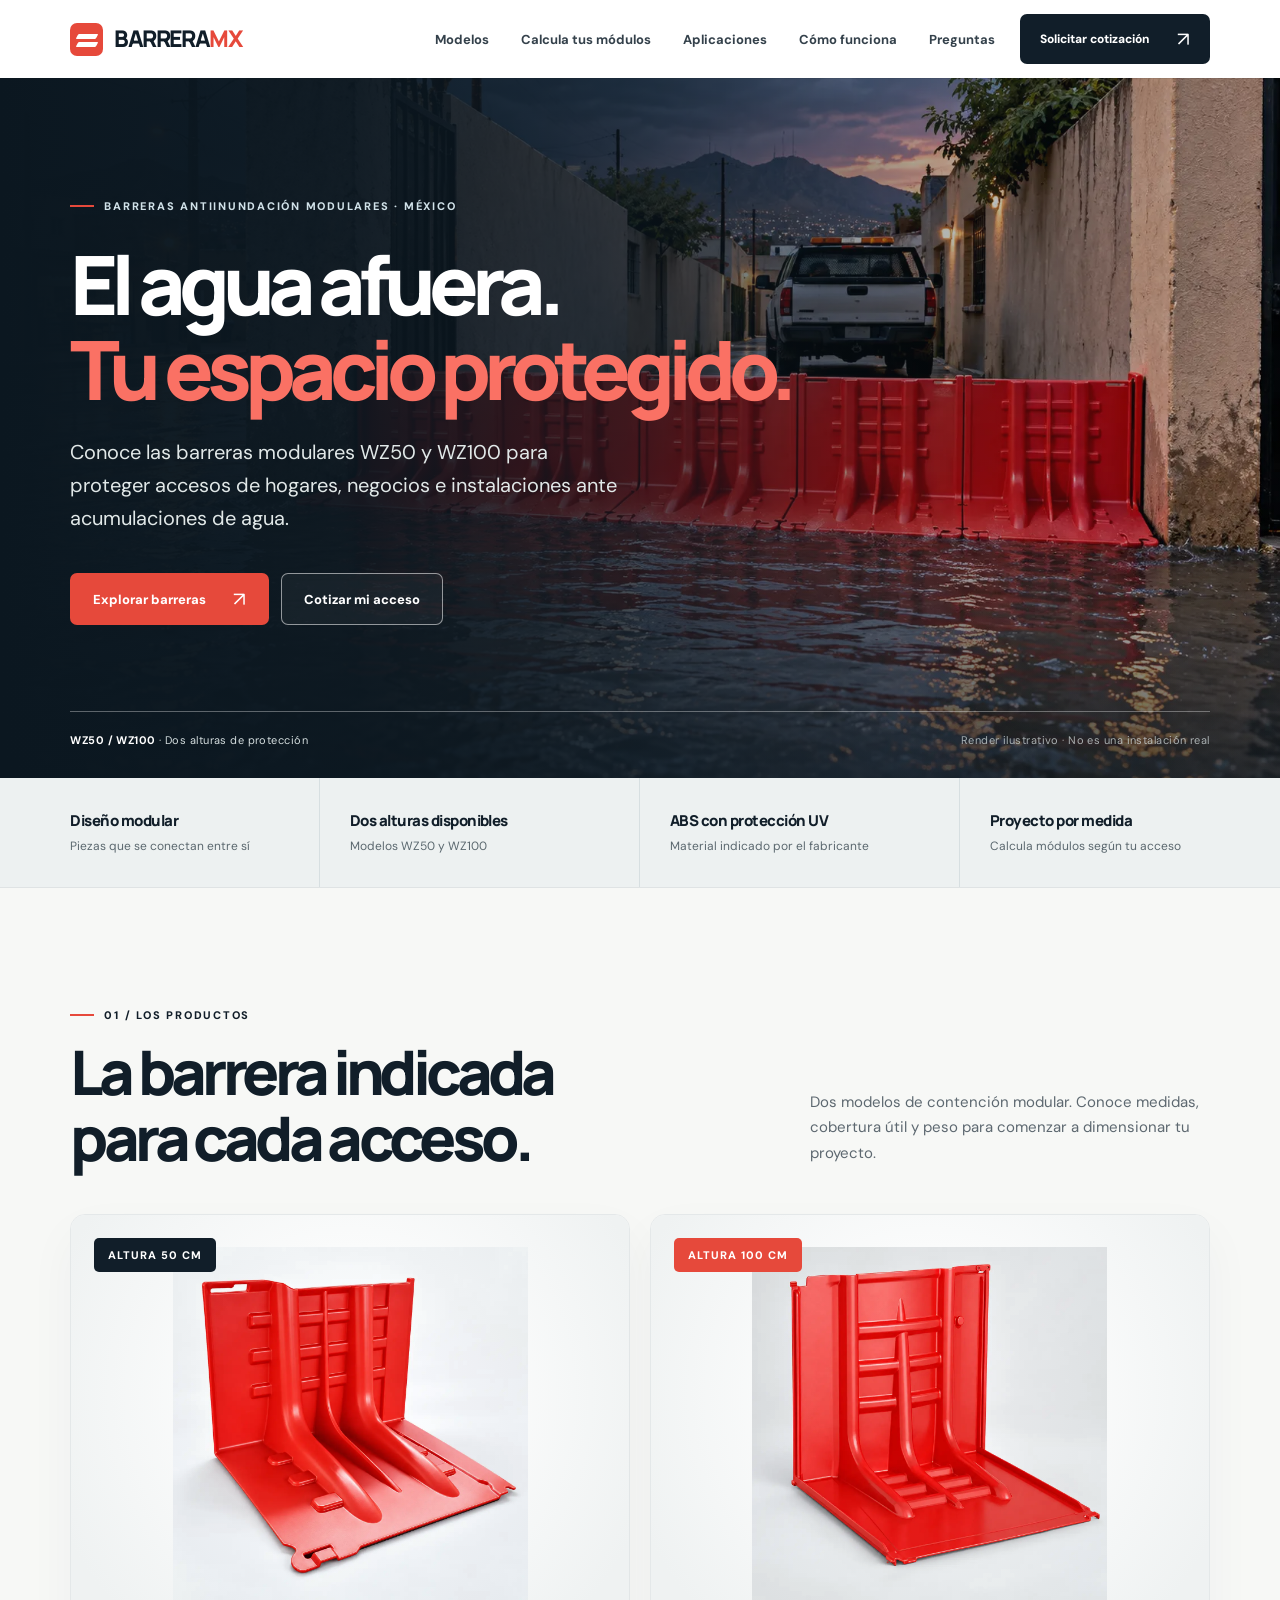
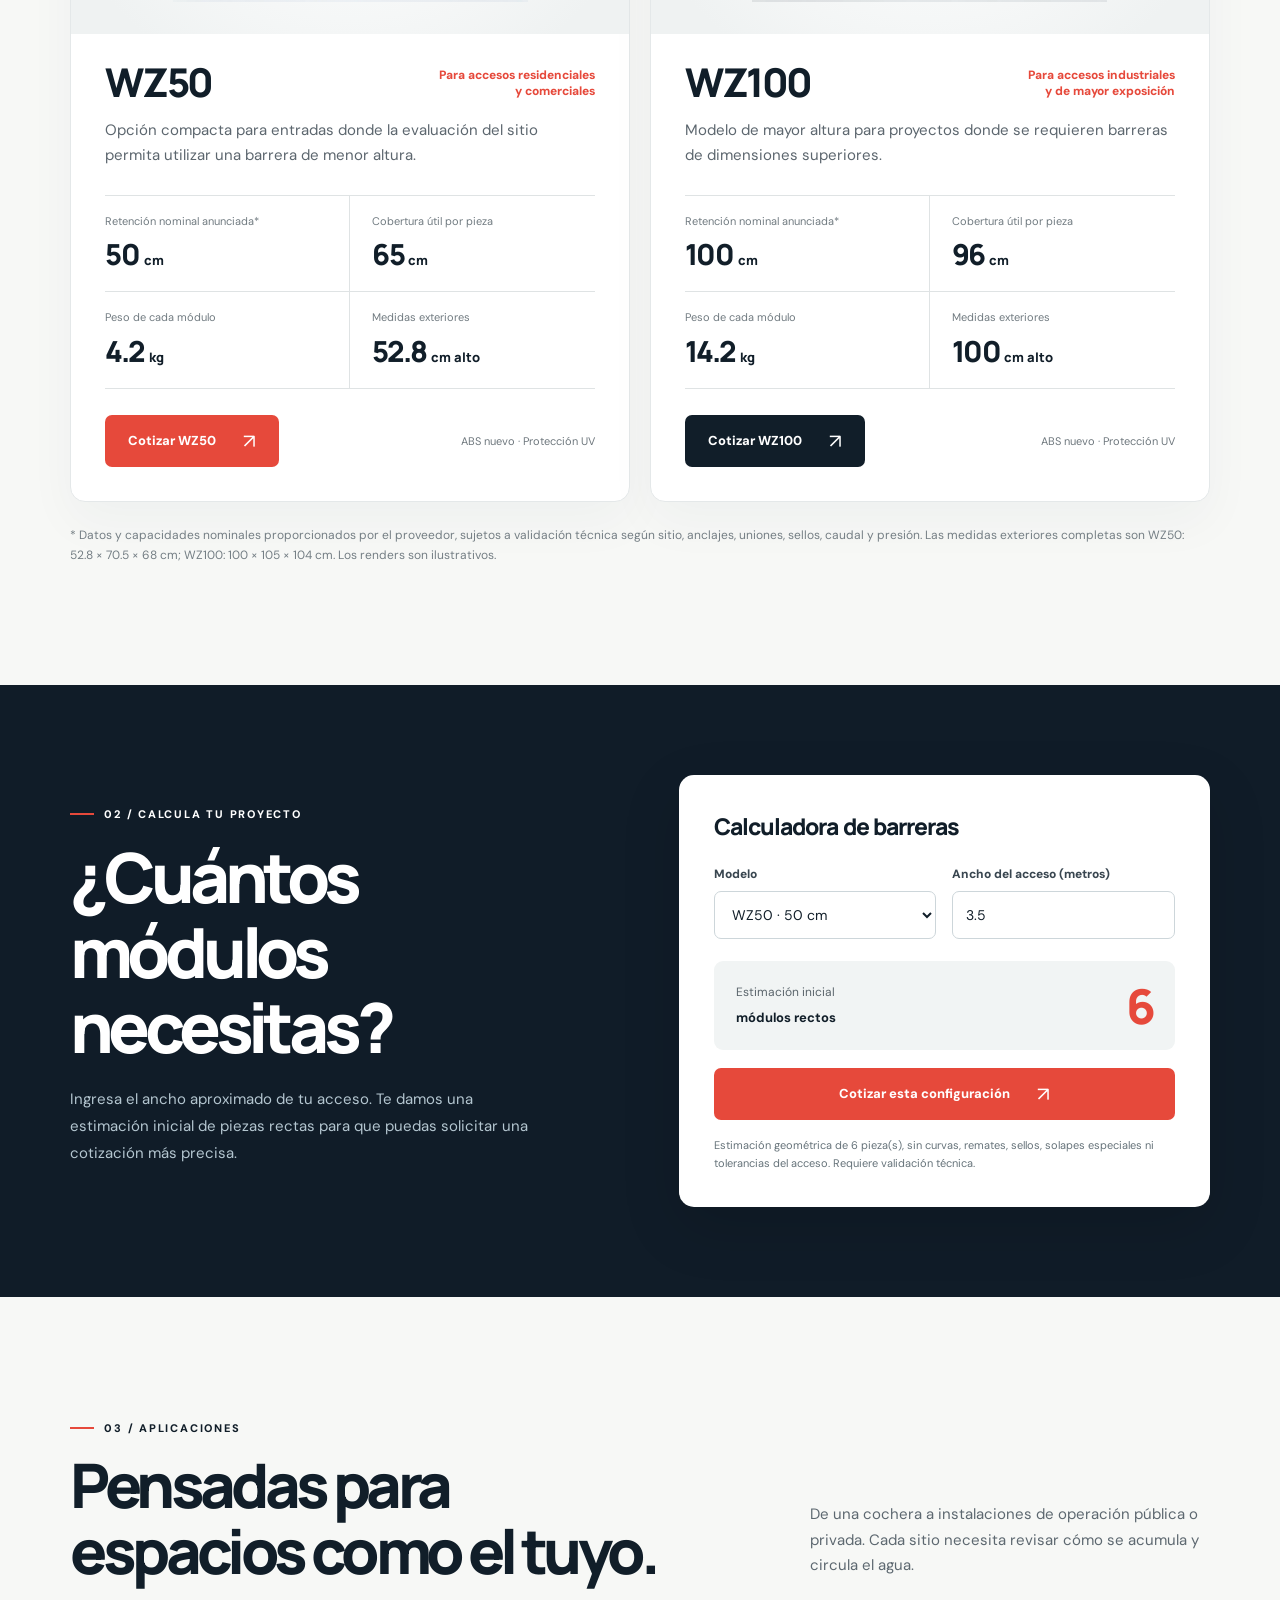
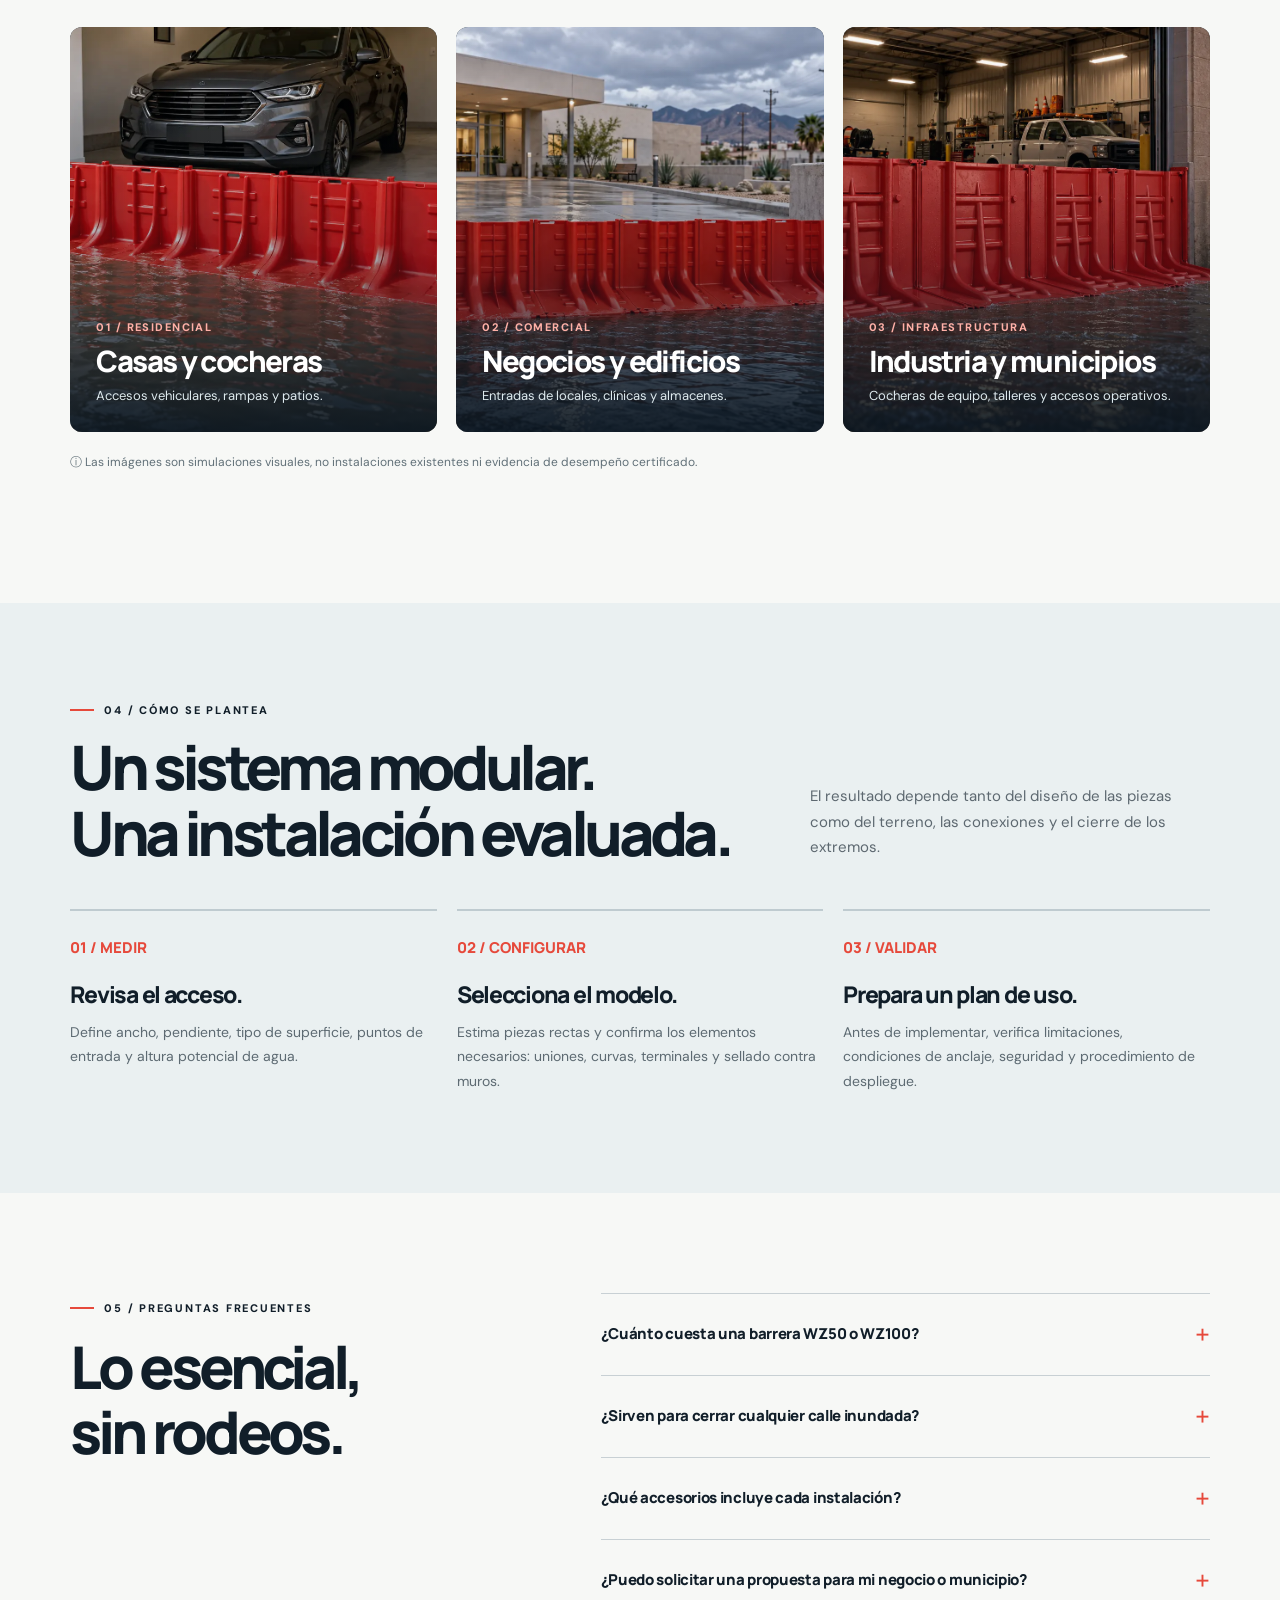
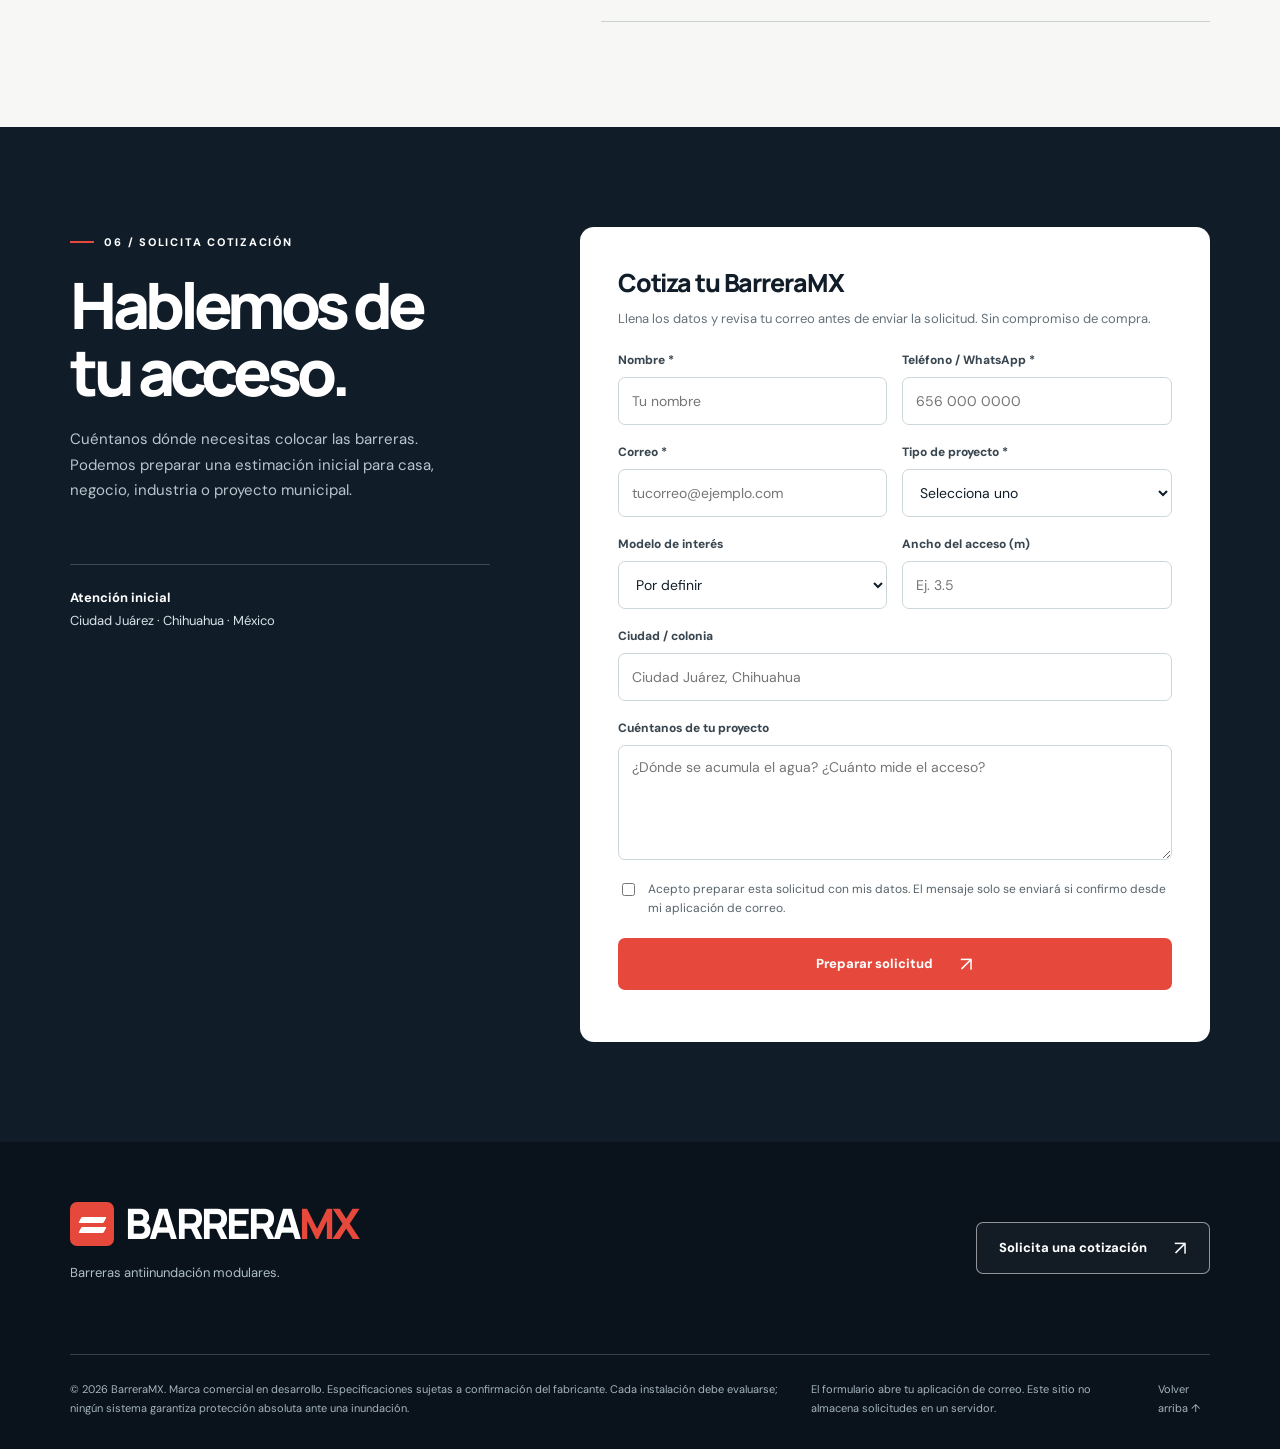
==== commit 76dac639: "Rebrand COTA landing as BarreraMX with WZ50/WZ100 product catalog and renders" ====
--- a/index.html
+++ b/index.html
@@ -1,74 +1,212 @@
 <!doctype html>
 <html lang="es-MX">
 <head>
-<meta charset="utf-8">
-<meta name="viewport" content="width=device-width,initial-scale=1">
-<meta name="theme-color" content="#0d0d0d">
-<meta name="description" content="COTA — Soluciones de protección contra inundaciones para hogares, cocheras y empresas en Ciudad Juárez. Agenda tu evaluación.">
-<meta name="robots" content="index,follow">
-<title>COTA — Protección para lo que importa.</title>
-<link rel="preconnect" href="https://fonts.googleapis.com">
-<link rel="preconnect" href="https://fonts.gstatic.com" crossorigin>
-<link href="https://fonts.googleapis.com/css2?family=DM+Sans:wght@400;500;600;700&family=Manrope:wght@400;500;600;700;800&display=swap" rel="stylesheet">
-<style>
-:root{--black:#0c0c0b;--orange:#ff6b35;--bone:#f0ede6;--muted:#9f9d97;--line:#2b2a28;--pad:clamp(22px,5.25vw,96px);--display:'Manrope','Arial',sans-serif;--body:'DM Sans',Arial,sans-serif}
-*{box-sizing:border-box}html{scroll-behavior:smooth}body{margin:0;background:var(--black);color:var(--bone);font-family:var(--body);-webkit-font-smoothing:antialiased}a{color:inherit;text-decoration:none}button,input,select,textarea{font:inherit}button{cursor:pointer}button,input,textarea,select{outline-offset:3px}button:focus-visible,a:focus-visible{outline:2px solid var(--orange)}.container{padding-inline:var(--pad)}.index-label{font-size:11px;font-weight:700;letter-spacing:.15em;text-transform:uppercase}.arrow-icon{display:inline-block;transform:rotate(-45deg);font-size:20px;line-height:1}.screen-reader{position:absolute;clip:rect(0,0,0,0);height:1px;width:1px;overflow:hidden}
-.site-header{height:83px;display:flex;align-items:center;justify-content:space-between;position:absolute;top:0;left:0;right:0;z-index:9;border-bottom:1px solid #fff3;padding-inline:var(--pad)}.wordmark{font:800 27px/1 var(--display);letter-spacing:-.105em;color:#fff;display:flex;align-items:center;gap:13px}.mark{display:inline-grid;grid-template-columns:repeat(3,5px);gap:3px;height:24px;align-items:end}.mark i{background:var(--orange);height:12px;display:block;transform:skewY(-16deg)}.mark i:nth-child(2){height:19px}.mark i:nth-child(3){height:24px}.header-right{display:flex;align-items:center;gap:40px}.header-right nav{display:flex;gap:27px}.header-right nav a{font-size:12px;color:#eee9e3;opacity:.93}.header-right nav a:hover{color:var(--orange)}.top-action{display:inline-flex;align-items:center;gap:32px;padding:12px 17px;border:1px solid #fffc;border-radius:3px;font-size:12px;font-weight:700;white-space:nowrap;transition:.25s}.top-action:hover{background:var(--bone);color:var(--black)}.mobile-menu{display:none;background:none;border:0;color:#fff;font-size:23px}
-.hero{position:relative;min-height:770px;height:min(900px,100svh);isolation:isolate;background:#20282a;display:flex;flex-direction:column;justify-content:space-between;overflow:hidden}.hero-photo{position:absolute;inset:0;background-image:linear-gradient(90deg,rgba(3,6,9,.83) 0%,rgba(2,4,7,.46) 52%,rgba(8,10,13,.17) 100%),linear-gradient(0deg,#08090bd9 0%,transparent 25%,transparent 72%,#03040577 100%),url('assets/inundacion-juarez-crop.jpg');background-position:center,center,center 44%;background-size:cover;z-index:-1;transform:scale(1.015)}.hero-main{padding-top:clamp(175px,23vh,250px);max-width:1180px}.hero-kicker{display:flex;align-items:center;gap:13px;color:#e8e4dd}.hero-kicker:before{content:"";width:28px;height:2px;background:var(--orange)}.hero h1{font:700 clamp(72px,10.25vw,156px)/.91 var(--display);letter-spacing:-.09em;margin:26px 0 27px;text-wrap:balance;max-width:1190px}.hero h1 span{color:var(--orange)}.hero-description{display:flex;align-items:flex-end;gap:55px;max-width:850px}.hero-description p{max-width:490px;font-size:clamp(16px,1.3vw,19px);line-height:1.65;margin:0;color:#e5e3df}.circle-btn{height:70px;width:70px;flex-shrink:0;background:var(--orange);color:#141210;display:grid;place-items:center;border-radius:50%;font-size:31px;transition:.2s}.circle-btn:hover{transform:rotate(45deg);background:#ff8959}.hero-bottom{display:flex;align-items:end;justify-content:space-between;gap:20px;padding-bottom:29px}.hero-bottom small{font-size:10px;letter-spacing:.11em;color:#c9cac8;text-transform:uppercase}.hero-scroll{display:flex;align-items:center;gap:15px;font-size:11px;letter-spacing:.13em;text-transform:uppercase}.vertical-line{height:48px;border-left:1px solid #ffffff70}
-.marquee{min-height:70px;display:flex;justify-content:space-between;align-items:center;gap:25px;background:var(--orange);color:#130d08;padding:18px var(--pad);font-size:12px;font-weight:800;letter-spacing:.095em;text-transform:uppercase}.marquee strong{font-size:15px;font-family:var(--display);letter-spacing:-.03em}.marquee span:last-child{opacity:.7}
-.intro{background:var(--bone);color:var(--black);padding-block:120px 140px}.intro-top{display:flex;align-items:center;justify-content:space-between;border-bottom:1px solid #b6b1ab;padding-bottom:22px;font-size:11px;letter-spacing:.17em;text-transform:uppercase;font-weight:700}.intro-layout{display:grid;grid-template-columns:1.2fr .8fr;column-gap:90px;padding-top:75px;align-items:end}.intro h2{font:700 clamp(50px,6.6vw,100px)/1.045 var(--display);letter-spacing:-.083em;margin:0;max-width:940px}.intro h2 em{font-style:normal;color:#e9632b}.intro-right{padding-bottom:11px;max-width:370px}.intro-right p{font-size:17px;line-height:1.7;color:#44413d;margin:0 0 35px}.text-link{display:inline-flex;align-items:center;gap:40px;border-bottom:1px solid #222;padding-bottom:12px;font-size:12px;font-weight:700;text-transform:uppercase;letter-spacing:.08em}.text-link:hover{color:#d95323;border-color:#d95323}
-.solutions{background:#111110;color:var(--bone);padding-top:120px;padding-bottom:130px}.section-tag{display:flex;align-items:center;justify-content:space-between;padding-bottom:20px;border-bottom:1px solid #383835;color:#aaa8a2}.sol-title{display:flex;justify-content:space-between;gap:30px;align-items:end;margin:72px 0 48px}.sol-title h2{font:700 clamp(51px,7.2vw,105px)/.98 var(--display);letter-spacing:-.083em;margin:0;max-width:900px}.sol-title h2 span{color:var(--orange)}.sol-title p{width:255px;color:#aaa9a3;font-size:14px;line-height:1.7}.sol-table{border-top:1px solid #45443e}.sol-row{display:grid;grid-template-columns:10% 50% 25% 15%;align-items:center;gap:0;border-bottom:1px solid #45443e;min-height:152px;padding:24px 6px;transition:.2s}.sol-row:hover{background:#ffffff09}.sol-row .nr{color:var(--orange);font:500 13px var(--body)}.sol-row h3{font:700 clamp(31px,3.65vw,53px) var(--display);letter-spacing:-.066em;margin:0}.sol-row p{max-width:270px;color:#aaa9a3;font-size:13px;line-height:1.6}.sol-row .end-arrow{justify-self:end;width:58px;height:58px;border:1px solid #6c6963;border-radius:50%;display:grid;place-items:center;font-size:25px;transition:.2s}.sol-row:hover .end-arrow{background:var(--orange);color:#111;border-color:var(--orange)}
-.protection{background:var(--bone);color:var(--black);display:grid;grid-template-columns:1fr 1fr;min-height:660px}.protection-image{position:relative;background:#353e40 url('assets/inundacion-juarez-crop.jpg') center center/cover no-repeat;filter:grayscale(.7)}.protection-image:after{content:"";position:absolute;inset:0;background:#12191b40}.protection-badge{position:absolute;top:35px;left:35px;z-index:1;border:1px solid #fffd;color:white;padding:13px 17px;font-size:10px;letter-spacing:.15em;text-transform:uppercase}.protection-copy{padding:clamp(50px,7vw,117px);display:flex;flex-direction:column;justify-content:space-between}.protection-copy h2{font:700 clamp(49px,5vw,76px)/1.05 var(--display);letter-spacing:-.082em;margin:36px 0 25px}.protection-copy h2 span{color:#e7642a}.protection-copy p{max-width:440px;font-size:15px;color:#4d4944;line-height:1.85;margin:0}.tiny-rule{height:1px;background:#c8c2b9;margin:45px 0 28px}.protection-copy .detail{font-size:12px;color:#77736e;line-height:1.7}
-.process{background:#151514;padding-block:130px}.process-head{display:flex;justify-content:space-between;align-items:start;gap:40px}.process-head h2{font:700 clamp(58px,7vw,100px)/.99 var(--display);letter-spacing:-.085em;margin:28px 0 20px}.process-head p{font-size:16px;color:#bbb8b2;max-width:380px;line-height:1.7;margin-top:50px}.process-items{display:grid;grid-template-columns:repeat(3,1fr);gap:26px;margin-top:84px}.step{border-top:1px solid #55534d;padding-top:19px}.step .number{font:500 13px var(--body);color:var(--orange)}.step .glyph{display:block;font:300 78px/1.2 var(--display);margin:43px 0 37px;color:#4f4e49;letter-spacing:-.12em}.step h3{font:700 25px var(--display);letter-spacing:-.055em;margin:0 0 12px}.step p{font-size:13px;line-height:1.75;color:#aaa8a2;max-width:330px;margin:0}
-.cta-section{background:var(--orange);color:var(--black);padding:100px var(--pad) 108px;display:flex;justify-content:space-between;gap:60px;align-items:center}.cta-section h2{font:700 clamp(56px,7.4vw,112px)/.99 var(--display);letter-spacing:-.09em;margin:20px 0 0;max-width:1030px}.cta-section a{background:#101010;color:#fff;padding:21px 25px;min-width:216px;display:flex;align-items:center;justify-content:space-between;gap:26px;font-size:12px;font-weight:700;white-space:nowrap}.cta-section a:hover{background:#333}
-.form-area{background:var(--bone);color:var(--black);padding-block:120px 125px}.form-grid{display:grid;grid-template-columns:.9fr 1.1fr;gap:clamp(35px,7vw,120px)}.form-left h2{font:700 clamp(56px,5.9vw,89px)/1.01 var(--display);letter-spacing:-.09em;margin:20px 0 30px}.form-left p{max-width:430px;font-size:15px;color:#605b55;line-height:1.85}.form-left .small-contact{font-size:11px;letter-spacing:.09em;text-transform:uppercase;margin-top:80px;color:#888178}.form-left .small-contact strong{color:#252220;display:block;font-size:13px;margin-top:11px;letter-spacing:0;text-transform:none}.quote-form{padding:30px 0 0}.quote-form .form-head{display:flex;justify-content:space-between;align-items:center;padding-bottom:25px;border-bottom:1px solid #bcb5ac;font-size:12px;font-weight:700}.quote-form .form-head em{font-style:normal;color:#a44d26}.form-row{display:grid;grid-template-columns:1fr 1fr;gap:28px}.field{display:flex;flex-direction:column;margin-top:33px;gap:9px}.field label{font-size:11px;text-transform:uppercase;font-weight:700;letter-spacing:.055em;color:#514b45}.field input,.field select,.field textarea{display:block;width:100%;min-height:46px;border:0;border-bottom:1px solid #aaa39b;border-radius:0;padding:9px 0;background:transparent;color:#171412;outline:none;font-size:14px}.field textarea{resize:vertical;min-height:90px}.field input:focus,.field select:focus,.field textarea:focus{border-bottom:2px solid var(--orange)}.field input::placeholder,.field textarea::placeholder{color:#8b847c}.fineprint{font-size:11px;color:#656059;line-height:1.65;margin:28px 0}.fineprint label{display:flex;align-items:start;gap:10px;cursor:pointer}.fineprint input{accent-color:var(--orange);margin-top:3px}.form-btn{width:100%;border:0;display:flex;align-items:center;justify-content:space-between;background:var(--black);color:white;padding:22px 24px;font-weight:700;font-size:13px;transition:.2s}.form-btn:hover{background:#32251e}.form-btn span:last-child{color:var(--orange)}.form-status{margin-top:12px;font-size:12px;line-height:1.6;color:#4e473f;white-space:pre-wrap}
-footer{background:#0b0b0b;color:#eeeae3;padding:66px var(--pad) 27px}footer .footer-main{display:flex;align-items:start;justify-content:space-between;gap:40px;padding-bottom:110px}footer h2{font:800 clamp(95px,15vw,245px)/.9 var(--display);letter-spacing:-.13em;margin:18px 0 0}footer h2 span{color:var(--orange)}footer .footer-link{font-size:12px;display:inline-flex;gap:20px;border-bottom:1px solid #aaa;padding-bottom:9px;margin-top:29px}.footer-small{display:flex;justify-content:space-between;gap:22px;border-top:1px solid #373734;padding-top:22px;color:#a6a49e;font-size:10px;line-height:1.7}.footer-small p{max-width:570px;margin:0}
-@media(max-width:900px){.hero{height:auto;min-height:760px}.hero-main{padding-top:205px}.hero h1{font-size:clamp(64px,10vw,112px)}.intro-layout{gap:45px}.sol-row{grid-template-columns:9% 54% 26% 11%}.protection{min-height:600px}.protection-copy{padding:50px}.form-grid{gap:60px}}
-@media(max-width:680px){:root{--pad:24px}.site-header{height:72px}.wordmark{font-size:24px}.header-right nav{display:none;position:absolute;top:71px;left:0;right:0;background:#0c0c0b;padding:22px 24px;flex-direction:column;border-bottom:1px solid #444}.header-right nav.open{display:flex}.header-right{gap:14px}.top-action{padding:11px 12px;gap:9px;font-size:10px}.mobile-menu{display:block}.hero{min-height:720px;height:auto}.hero-main{padding-top:210px}.hero h1{font-size:clamp(53px,14.5vw,86px);letter-spacing:-.091em;margin-top:22px}.hero-description{gap:15px;align-items:center}.hero-description p{font-size:14px;line-height:1.55}.circle-btn{width:58px;height:58px;font-size:25px}.hero-bottom{padding-top:90px;align-items:center}.hero-scroll{display:none}.hero-bottom small{font-size:9px;max-width:205px}.marquee{min-height:62px;justify-content:center;text-align:center;gap:5px;flex-wrap:wrap}.marquee strong{font-size:12px}.marquee span:last-child{display:none}.intro{padding-block:80px 100px}.intro-layout{display:block;padding-top:45px}.intro h2{font-size:clamp(44px,11vw,72px)}.intro-right{margin-top:32px}.intro-right p{font-size:15px}.solutions{padding-block:80px 85px}.sol-title{display:block;margin-top:48px}.sol-title h2{font-size:clamp(45px,12vw,65px)}.sol-title p{margin-top:24px;width:auto;max-width:330px}.sol-row{min-height:130px;grid-template-columns:9% 1fr 42px;gap:12px}.sol-row h3{font-size:30px}.sol-row p{display:none}.sol-row .end-arrow{width:42px;height:42px;font-size:20px}.protection{display:flex;flex-direction:column}.protection-image{min-height:340px}.protection-copy{padding:60px 24px}.protection-copy h2{font-size:54px}.process{padding-block:80px}.process-head{display:block}.process-head h2{font-size:clamp(55px,13vw,75px)}.process-head p{margin-top:22px}.process-items{grid-template-columns:1fr;gap:45px;margin-top:48px}.step .glyph{font-size:60px;margin:14px 0 20px}.cta-section{display:block;padding-top:75px;padding-bottom:78px}.cta-section h2{font-size:clamp(52px,13vw,75px)}.cta-section a{margin-top:32px;width:max-content}.form-area{padding-block:80px}.form-grid{display:block}.form-left h2{font-size:60px}.form-left .small-contact{margin-top:34px}.quote-form{margin-top:30px}.form-row{grid-template-columns:1fr;gap:0}.field{margin-top:24px}.footer-main{display:block!important;padding-bottom:80px!important}.footer-small{display:block}footer h2{font-size:clamp(100px,24vw,160px)}}
-@media(prefers-reduced-motion:reduce){html{scroll-behavior:auto}*{transition:none!important}}
-</style>
+  <meta charset="utf-8">
+  <meta name="viewport" content="width=device-width,initial-scale=1">
+  <meta name="theme-color" content="#101c28">
+  <meta name="description" content="BarreraMX: barreras antiinundación modulares WZ50 y WZ100 para cocheras, negocios e instalaciones. Consulta modelos y solicita cotización en Ciudad Juárez, México.">
+  <meta property="og:title" content="BarreraMX | Barreras antiinundación modulares">
+  <meta property="og:description" content="Conoce WZ50 y WZ100. Protección modular contra entradas de agua para casas, negocios e infraestructura.">
+  <meta property="og:type" content="website">
+  <meta property="og:image" content="https://cota-landing.pages.dev/assets/wz50-juarez-colonia.webp">
+  <title>BarreraMX — Barreras antiinundación WZ50 y WZ100</title>
+  <link rel="preconnect" href="https://fonts.googleapis.com">
+  <link rel="preconnect" href="https://fonts.gstatic.com" crossorigin>
+  <link href="https://fonts.googleapis.com/css2?family=DM+Sans:wght@400;500;600;700&family=Manrope:wght@400;500;600;700;800&display=swap" rel="stylesheet">
+  <style>
+    :root{--ink:#111e29;--deep:#101c28;--red:#e6493b;--red-dark:#c73026;--cream:#f7f8f6;--white:#fff;--muted:#68727a;--line:#dfe3e4;--pad:clamp(22px,5.5vw,92px);--display:Manrope,Arial,sans-serif;--body:"DM Sans",Arial,sans-serif}
+    *,*:before,*:after{box-sizing:border-box}
+    html{scroll-behavior:smooth;scroll-padding-top:90px}
+    body{margin:0;background:var(--cream);color:var(--ink);font-family:var(--body);-webkit-font-smoothing:antialiased}
+    a{color:inherit;text-decoration:none}button,input,textarea,select{font:inherit}button{cursor:pointer}img{max-width:100%;display:block}a,button,input,select,textarea,summary{outline-offset:4px}a:focus-visible,button:focus-visible,input:focus-visible,select:focus-visible,textarea:focus-visible,summary:focus-visible{outline:3px solid #f18b50}
+    .container{padding-inline:var(--pad)}.eyebrow{display:inline-flex;align-items:center;gap:10px;font-size:11px;font-weight:800;letter-spacing:.16em;text-transform:uppercase}.eyebrow:before{content:"";display:block;width:24px;height:2px;background:var(--red)}.sr-only{position:absolute;width:1px;height:1px;padding:0;margin:-1px;overflow:hidden;clip:rect(0,0,0,0);white-space:nowrap;border:0}
+    .button{display:inline-flex;justify-content:center;align-items:center;gap:18px;min-height:52px;padding:14px 22px;border-radius:7px;border:1px solid transparent;font-size:13px;font-weight:800;transition:background .2s,transform .2s,color .2s}.button:hover{transform:translateY(-2px)}.button-red{background:var(--red);color:#fff}.button-red:hover{background:var(--red-dark)}.button-dark{background:var(--ink);color:#fff}.button-dark:hover{background:#263c4b}.button-outline{border-color:#fff8;color:#fff;background:#ffffff0a}.button-outline:hover{background:#ffffff1f}.button-light{background:#fff;color:var(--ink)}.button-light:hover{background:#eef1f3}.arrow{font-size:20px;font-weight:400;line-height:1}.button .arrow{margin-left:9px}
+    .site-header{height:78px;position:sticky;top:0;z-index:30;display:flex;align-items:center;justify-content:space-between;gap:25px;background:#fff;box-shadow:0 1px 0 #121b2413;padding-inline:var(--pad)}.brand{display:inline-flex;align-items:center;gap:11px;color:var(--ink);font:800 23px/.95 var(--display);letter-spacing:-.07em;white-space:nowrap}.brand-mark{width:33px;height:33px;display:grid;place-items:center;background:var(--red);border-radius:7px;position:relative;overflow:hidden}.brand-mark:before,.brand-mark:after{content:"";position:absolute;width:20px;height:5px;background:#fff;border-radius:1px;transform:skewX(-28deg)}.brand-mark:before{top:11px;left:7px}.brand-mark:after{top:19px}.brand>span:last-child>span{color:var(--red)}.nav-links{display:flex;align-items:center;gap:clamp(18px,2.5vw,38px);margin-left:auto}.nav-links a{font-size:13px;font-weight:700;color:#34414b}.nav-links a:hover{color:var(--red)}.nav-quote{padding-inline:19px;min-height:44px;font-size:12px}.menu-button{display:none;align-items:center;justify-content:center;width:44px;height:44px;border-radius:6px;border:1px solid var(--line);background:#fff;color:var(--ink);font-size:23px}
+    .hero{min-height:700px;position:relative;isolation:isolate;display:flex;align-items:center;background:#152632;overflow:hidden;color:#fff}.hero-image{position:absolute;inset:0;z-index:-2}.hero-image img{width:100%;height:100%;object-fit:cover;object-position:58% center}.hero:before{content:"";position:absolute;inset:0;z-index:-1;background:linear-gradient(90deg,#0b1720 0%,#0b1720f2 28%,#0b1720b8 49%,#0b172055 71%,#0b172012 100%),linear-gradient(0deg,#0b1720a8 0%,transparent 36%)}.hero-content{max-width:850px;padding-top:100px;padding-bottom:140px}.hero .eyebrow{color:#d1e2e9}.hero h1{font:800 clamp(52px,6.4vw,110px)/1.035 var(--display);letter-spacing:-.085em;margin:29px 0 25px;max-width:760px}.hero h1 em{font-style:normal;color:#fa7164}.hero p{font-size:clamp(16px,1.6vw,20px);line-height:1.65;color:#e1e8e8;max-width:560px;margin:0}.hero-actions{display:flex;flex-wrap:wrap;gap:12px;margin-top:38px}.hero-foot{position:absolute;bottom:31px;left:var(--pad);right:var(--pad);display:flex;justify-content:space-between;gap:20px;align-items:center;border-top:1px solid #ffffff55;padding-top:21px;font-size:11px;color:#d5dedf;letter-spacing:.04em}.hero-foot strong{color:#fff}.hero-foot .concept{opacity:.75;text-align:right}
+    .benefits{display:grid;grid-template-columns:repeat(4,1fr);background:#edf1f1;border-bottom:1px solid var(--line)}.benefit{padding:32px 20px 33px var(--pad);border-right:1px solid #d7dfe1}.benefit:not(:first-child){padding-left:30px}.benefit:last-child{border:0}.benefit b{display:block;font:800 15px var(--display);letter-spacing:-.035em}.benefit span{display:block;font-size:12px;color:#5b686f;margin-top:7px}
+    .section-heading{display:flex;align-items:end;justify-content:space-between;gap:40px;margin-bottom:43px}.section-heading h2{font:800 clamp(39px,4.8vw,69px)/1.075 var(--display);letter-spacing:-.075em;margin:17px 0 0;max-width:750px}.section-heading p{max-width:400px;color:#5d6870;line-height:1.7;margin:0 0 5px;font-size:15px}.models{padding-top:112px;padding-bottom:119px}.model-grid{display:grid;grid-template-columns:repeat(2,minmax(0,1fr));gap:20px}.model-card{background:#fff;border:1px solid #e4e8e9;border-radius:15px;overflow:hidden;box-shadow:0 20px 50px #1a31420a}.model-visual{min-height:390px;position:relative;display:flex;align-items:center;justify-content:center;padding:32px;background:radial-gradient(circle at 50% 43%,#fff 20%,#eff2f2 86%)}.model-visual img{max-height:355px;width:100%;object-fit:contain;mix-blend-mode:multiply}.model-flag{position:absolute;top:23px;left:23px;z-index:1;background:var(--ink);color:#fff;padding:10px 14px;border-radius:5px;font-size:11px;font-weight:800;letter-spacing:.09em}.model-flag.alt{background:var(--red)}.model-copy{padding:29px 34px 34px}.model-topline{display:flex;align-items:center;justify-content:space-between;gap:15px}.model-topline h3{font:800 clamp(32px,3.1vw,43px)/1 var(--display);letter-spacing:-.06em;margin:0}.model-topline .model-type{font-size:12px;color:var(--red);font-weight:800;text-align:right}.model-copy>p{font-size:15px;line-height:1.65;color:#5c666e;min-height:50px;max-width:500px;margin:15px 0 27px}.spec-list{display:grid;grid-template-columns:1fr 1fr;margin:0 0 26px;border-top:1px solid var(--line);border-bottom:1px solid var(--line)}.spec{padding:17px 0}.spec:nth-child(odd){border-right:1px solid var(--line)}.spec:nth-child(even){padding-left:22px}.spec:nth-child(-n+2){border-bottom:1px solid var(--line)}.spec dt{color:#717b81;font-size:11px;line-height:1.5}.spec dd{margin:5px 0 0;font:800 clamp(21px,2.5vw,29px) var(--display);letter-spacing:-.055em}.spec dd small{font-size:13px;letter-spacing:0}.model-actions{display:flex;align-items:center;justify-content:space-between;gap:14px;flex-wrap:wrap}.model-actions .note{font-size:11px;color:#6e777d}.model-disclaimer{font-size:12px;color:#747e84;line-height:1.7;margin:23px 0 0}
+    .calculator{background:var(--deep);color:#fff;padding-block:90px}.calc-layout{display:grid;grid-template-columns:1fr 1.05fr;gap:clamp(40px,8vw,150px);align-items:center}.calc-copy h2{font:800 clamp(43px,5.4vw,73px)/1.08 var(--display);letter-spacing:-.075em;margin:19px 0 22px}.calc-copy p{color:#b4c6d0;font-size:15px;line-height:1.8;max-width:470px}.calc-panel{background:#fff;color:var(--ink);padding:35px;border-radius:15px;box-shadow:0 20px 60px #0002}.calc-panel>h3{font:800 23px var(--display);letter-spacing:-.04em;margin:0 0 24px}.calc-fields{display:grid;grid-template-columns:1fr 1fr;gap:16px}.form-field{display:flex;flex-direction:column;gap:9px}.form-field label{font-size:12px;font-weight:800;color:#394650}.form-field input,.form-field select,.form-field textarea{border:1px solid #cdd6da;border-radius:7px;min-height:48px;padding:12px 13px;width:100%;background:#fff;color:var(--ink);font-size:14px}.form-field textarea{resize:vertical;min-height:115px}.calc-output{background:#f1f4f4;border-radius:9px;margin-top:22px;padding:21px 22px;display:grid;grid-template-columns:1fr auto;gap:5px 15px;align-items:center}.calc-output span{font-size:12px;color:#5b656c}.calc-output strong{font:800 48px/.98 var(--display);letter-spacing:-.065em;color:var(--red);grid-column:2;grid-row:1/3}.calc-output small{font-size:13px;font-weight:700}.calc-panel .button{margin-top:18px;width:100%}.calc-note{font-size:11px;color:#66737a;line-height:1.65;margin:16px 0 0}
+    .use-cases{padding-block:116px 120px}.case-grid{display:grid;grid-template-columns:repeat(3,minmax(0,1fr));gap:19px}.case-card{position:relative;border-radius:12px;min-height:405px;overflow:hidden;color:#fff;background:#26323b}.case-card img{position:absolute;inset:0;width:100%;height:100%;object-fit:cover;transition:transform .5s}.case-card:hover img{transform:scale(1.035)}.case-card:after{content:"";position:absolute;inset:0;background:linear-gradient(0deg,#07131eeb 0%,#07131e55 45%,#07131e05 85%)}.case-content{position:absolute;z-index:1;bottom:0;left:0;right:0;padding:26px}.case-content .case-label{color:#ffb1a8;font-size:11px;letter-spacing:.13em;text-transform:uppercase;font-weight:800}.case-content h3{font:800 clamp(22px,2.3vw,31px)/1.18 var(--display);letter-spacing:-.055em;margin:10px 0 8px}.case-content p{font-size:13px;line-height:1.5;margin:0;color:#deeaee}.cases-note{display:flex;align-items:center;gap:8px;margin-top:22px;font-size:12px;color:#617078}
+    .how{padding-top:92px;padding-bottom:100px;background:#eaf0f1}.steps{display:grid;grid-template-columns:repeat(3,1fr);gap:20px}.step{padding-top:26px;border-top:2px solid #bfcbd0}.step .count{font:800 15px var(--display);color:var(--red)}.step h3{font:800 23px/1.2 var(--display);letter-spacing:-.055em;margin:23px 0 11px}.step p{font-size:14px;line-height:1.75;color:#5d6a72;max-width:360px;margin:0}
+    .faqs{padding-top:100px;padding-bottom:105px;display:grid;grid-template-columns:.85fr 1.15fr;gap:80px}.faq-list{border-top:1px solid #c8d0d4}.faq-list details{border-bottom:1px solid #c8d0d4;padding:21px 0}.faq-list summary{font:800 15px/1.5 var(--display);letter-spacing:-.02em;list-style:none;cursor:pointer;display:flex;justify-content:space-between;align-items:center;gap:12px}.faq-list summary::-webkit-details-marker{display:none}.faq-list summary:after{content:"+";font-size:26px;font-weight:500;color:var(--red)}.faq-list details[open] summary:after{content:"−"}.faq-list p{font-size:14px;color:#5c6770;line-height:1.7;margin:9px 0 4px;max-width:630px}
+    .quote{background:var(--deep);color:#fff;padding-block:100px}.quote-grid{display:grid;grid-template-columns:.8fr 1.2fr;gap:clamp(35px,7vw,130px)}.quote-copy h2{font:800 clamp(44px,5vw,74px)/1.05 var(--display);letter-spacing:-.075em;margin:22px 0}.quote-copy p{font-size:15px;line-height:1.7;color:#b9c6ce;max-width:410px}.quote-copy .location{margin-top:60px;padding-top:24px;border-top:1px solid #ffffff33;font-size:13px;color:#d9e4e8}.quote-copy .location b{display:block;color:#fff;margin-bottom:6px}.quote-form{background:#fff;padding:38px;border-radius:14px;color:var(--ink)}.quote-form h3{font:800 25px var(--display);letter-spacing:-.045em;margin:0 0 9px}.quote-form>p{font-size:13px;color:#64717a;line-height:1.5;margin:0 0 23px}.form-grid{display:grid;grid-template-columns:1fr 1fr;gap:19px 15px}.form-grid .wide{grid-column:1/-1}.form-agree{display:flex;align-items:flex-start;gap:10px;margin:20px 0;font-size:12px;color:#57636b;line-height:1.6}.form-agree input{margin-top:3px;accent-color:var(--red)}.quote-form .button{width:100%}.form-status{font-size:12px;color:#52616a;line-height:1.6;margin-top:14px}.form-status button{color:var(--red-dark);background:none;border:0;padding:0;text-decoration:underline;font-weight:800}
+    footer{background:#0a131c;color:#fff;padding-top:60px;padding-bottom:32px}.footer-top{display:flex;justify-content:space-between;align-items:center;gap:30px;padding-bottom:60px}.footer-top .brand{font-size:42px;color:#fff}.footer-top .brand-mark{width:44px;height:44px}.footer-top .brand-mark:before,.footer-top .brand-mark:after{width:25px;height:6px;left:10px}.footer-top .brand-mark:before{top:15px}.footer-top .brand-mark:after{top:25px}.footer-top .tagline{font-size:13px;color:#aebec7}.footer-bottom{display:flex;justify-content:space-between;gap:30px;border-top:1px solid #ffffff30;padding-top:25px;font-size:11px;color:#a5b4be;line-height:1.7}.footer-bottom p{margin:0;max-width:760px}.footer-bottom a:hover{color:#fff}
+    @media(max-width:1050px){.nav-links{gap:17px}.hero h1{max-width:680px}.hero:before{background:linear-gradient(90deg,#0b1720 0%,#0b1720da 45%,#0b172046 100%),linear-gradient(0deg,#0b1720b2 0%,transparent 45%)}.benefits{grid-template-columns:repeat(2,1fr)}.benefit:nth-child(2){border-right:0}.benefit:nth-child(-n+2){border-bottom:1px solid #d7dfe1}.benefit:nth-child(3){padding-left:var(--pad)}.section-heading{align-items:start;flex-direction:column;gap:15px}.model-visual{min-height:330px}.calc-layout{gap:40px}.case-card{min-height:370px}.faqs{gap:50px}}
+    @media(max-width:760px){.site-header{height:70px}.brand{font-size:21px}.nav-links{position:absolute;top:70px;left:0;right:0;display:none;flex-direction:column;align-items:stretch;gap:0;background:#fff;padding:11px var(--pad) 22px;border-top:1px solid #edf0f1;box-shadow:0 18px 35px #0002}.nav-links.open{display:flex}.nav-links a{padding:13px 0;font-size:15px}.nav-quote{margin-left:auto;padding:10px 12px;font-size:11px;min-height:42px}.menu-button{display:flex}.hero{min-height:700px;align-items:end}.hero-image img{object-position:56% center}.hero:before{background:linear-gradient(0deg,#0a151ff9 0%,#0a151fd9 45%,#0a151f31 100%)}.hero-content{padding-top:170px;padding-bottom:115px}.hero h1{font-size:clamp(49px,11vw,76px);max-width:620px;margin:22px 0}.hero p{font-size:15px}.hero-actions{margin-top:27px}.hero-foot{font-size:10px;bottom:18px}.hero-foot .concept{max-width:170px}.model-grid,.calc-layout,.quote-grid{grid-template-columns:1fr}.models,.use-cases{padding-block:78px}.section-heading h2{font-size:clamp(38px,9vw,61px)}.model-visual{min-height:350px}.model-copy{padding:26px}.calculator{padding-block:70px}.calc-copy h2{font-size:50px}.case-grid{grid-template-columns:1fr}.case-card{min-height:380px}.case-content h3{font-size:30px}.steps{grid-template-columns:1fr;gap:30px}.how{padding-block:75px}.faqs{display:block;padding-block:80px}.faq-list{margin-top:32px}.quote{padding-block:75px}.quote-copy .location{margin-top:30px}.quote-form{padding:27px}.footer-top{display:block}.footer-top .tagline{margin-top:17px}.footer-bottom{display:block}.footer-bottom p{margin-bottom:12px}}
+    @media(max-width:490px){.site-header{gap:9px}.nav-quote{font-size:0;width:43px;padding:0;min-height:42px}.nav-quote .arrow{font-size:22px;margin:0}.hero{min-height:730px}.hero h1{font-size:50px}.hero-actions{display:grid;grid-template-columns:1fr}.hero-actions .button{min-height:52px}.hero-foot .concept{display:none}.benefits{grid-template-columns:1fr 1fr}.benefit{padding:23px 12px 23px 20px!important}.benefit b{font-size:13px}.benefit span{font-size:11px}.model-visual{min-height:280px;padding:23px}.model-visual img{max-height:270px}.model-topline h3{font-size:33px}.model-copy>p{font-size:14px}.spec dd{font-size:23px}.spec dd small{font-size:11px}.calc-panel{padding:25px 20px}.calc-fields,.form-grid{grid-template-columns:1fr}.form-grid .wide{grid-column:auto}.calc-copy h2{font-size:43px}.calc-output strong{font-size:42px}.case-card{min-height:340px}.footer-top .brand{font-size:34px}}
+    @media(prefers-reduced-motion:reduce){html{scroll-behavior:auto}*,*:before,*:after{transition:none!important}}
+  </style>
 </head>
 <body>
 <header class="site-header">
-  <a class="wordmark" href="#inicio" aria-label="COTA, inicio"><span class="mark" aria-hidden="true"><i></i><i></i><i></i></span>COTA<span style="color:var(--orange)">.</span></a>
-  <div class="header-right">
-    <nav id="nav-main" aria-label="Navegación principal"><a href="#soluciones">Soluciones</a><a href="#metodo">Nuestro método</a><a href="#cotizar">Contacto</a></nav>
-    <a class="top-action" href="#cotizar">SOLICITAR EVALUACIÓN <span class="arrow-icon">↗</span></a>
-    <button class="mobile-menu" aria-controls="nav-main" aria-expanded="false" aria-label="Abrir menú" id="menu-toggle">☰</button>
-  </div>
+  <a class="brand" href="#inicio" aria-label="BarreraMX, inicio"><span class="brand-mark" aria-hidden="true"></span><span style="color:var(--ink)">BARRERA<span>MX</span></span></a>
+  <nav class="nav-links" id="nav-main" aria-label="Navegación principal">
+    <a href="#modelos">Modelos</a><a href="#calculadora">Calcula tus módulos</a><a href="#aplicaciones">Aplicaciones</a><a href="#funciona">Cómo funciona</a><a href="#preguntas">Preguntas</a>
+  </nav>
+  <a class="button button-dark nav-quote" href="#cotizar">Solicitar cotización <span class="arrow" aria-hidden="true">↗</span></a>
+  <button class="menu-button" type="button" id="menu-button" aria-controls="nav-main" aria-expanded="false" aria-label="Abrir menú">☰</button>
 </header>
 <main>
-<section class="hero container" id="inicio">
- <div class="hero-photo" role="img" aria-label="Fotografía de acumulación de agua en una vialidad de Ciudad Juárez"></div>
- <div class="hero-main">
-   <div class="index-label hero-kicker">Ciudad Juárez · Protección preventiva</div>
-   <h1>EL AGUA<br>NO <span>ESPERA.</span></h1>
-   <div class="hero-description"><p>Protección contra inundaciones para los lugares que más importan. Hogares, cocheras, comercios e instalaciones críticas.</p><a href="#cotizar" class="circle-btn" aria-label="Solicitar evaluación">↗</a></div>
- </div>
- <div class="hero-bottom"><small>Fotografía real · Inundación en Ciudad Juárez</small><div class="hero-scroll"><span>Descubre COTA</span><span class="vertical-line"></span></div></div>
-</section>
-<div class="marquee"><strong>PREPÁRATE ANTES DE LA PRÓXIMA TORMENTA.</strong><span>○</span><span>DIAGNÓSTICO PERSONALIZADO · SOLUCIONES MODULARES · CIUDAD JUÁREZ</span></div>
-<section class="intro container" id="propuesta"><div class="intro-top"><span>01 / LA IDEA</span><span>PROTECCIÓN SIN IMPROVISACIONES</span></div><div class="intro-layout"><h2>La lluvia no se controla. <em>La preparación, sí.</em></h2><div class="intro-right"><p>Un acceso vulnerable puede convertir una tormenta en una emergencia. En COTA evaluamos tu propiedad y proponemos sistemas de contención adecuados al espacio, al terreno y al riesgo.</p><a class="text-link" href="#soluciones">Explorar soluciones <span class="arrow-icon">↗</span></a></div></div></section>
-<section class="solutions container" id="soluciones"><div class="section-tag index-label"><span>02 / SOLUCIONES</span><span>HOGARES · EMPRESAS · INFRAESTRUCTURA</span></div><div class="sol-title"><h2>PROTECCIÓN<br><span>A TU MEDIDA.</span></h2><p>Cada entrada es diferente. Por eso comenzamos con una evaluación, no con un producto genérico.</p></div><div class="sol-table">
-<a href="#cotizar" class="sol-row"><span class="nr">01</span><h3>Puertas y accesos</h3><p>Protección removible para entradas de viviendas y locales.</p><span class="end-arrow">↗</span></a>
-<a href="#cotizar" class="sol-row"><span class="nr">02</span><h3>Cocheras y rampas</h3><p>Alternativas modulares para frentes amplios y acceso vehicular.</p><span class="end-arrow">↗</span></a>
-<a href="#cotizar" class="sol-row"><span class="nr">03</span><h3>Operación comercial</h3><p>Soluciones a evaluar para hoteles, clínicas, almacenes y negocios.</p><span class="end-arrow">↗</span></a>
-</div></section>
-<section class="protection" id="sistema"><div class="protection-image"><span class="protection-badge">EL RETO ES REAL</span></div><div class="protection-copy"><div><span class="index-label">03 / POR QUÉ COTA</span><h2>PROTEGE TU <span>ESPACIO.</span><br>CONSERVA TU RUTINA.</h2><p>La protección comienza con identificar por dónde podría entrar el agua. Nuestro enfoque combina evaluación del acceso, selección del sistema y preparación para desplegarlo.</p></div><div><div class="tiny-rule"></div><p class="detail">Seleccionamos barreras y sistemas según las condiciones de cada inmueble. Los equipos disponibles, sus alcances técnicos y los tiempos de entrega se confirman al cotizar.</p></div></div></section>
-<section class="process container" id="metodo"><div class="section-tag index-label"><span>04 / PROCESO</span><span>DE LA EVALUACIÓN A LA PREPARACIÓN</span></div><div class="process-head"><h2>LISTOS<br>ANTES.</h2><p>Un proceso claro, desde la primera fotografía de tu acceso hasta una propuesta de protección hecha para tu espacio.</p></div><div class="process-items"><div class="step"><div class="number">01 / ANALIZAR</div><span class="glyph">↗</span><h3>Evaluamos tu acceso.</h3><p>Nos compartes fotos, medidas y cómo se acumuló el agua. Identificamos pendientes y puntos de entrada.</p></div><div class="step"><div class="number">02 / PROPONER</div><span class="glyph">⌁</span><h3>Elegimos la solución.</h3><p>Te presentamos una propuesta según el nivel esperado, el tipo de piso y el uso de la propiedad.</p></div><div class="step"><div class="number">03 / PREPARAR</div><span class="glyph">↳</span><h3>Dejamos un plan claro.</h3><p>Definimos instalación, procedimiento de uso y cotización final, sujeto a validación y disponibilidad.</p></div></div></section>
-<section class="cta-section"><div><div class="index-label">CUANDO IMPORTA, ESTAR LISTO LO CAMBIA TODO.</div><h2>TU PROPIEDAD.<br>TU PRÓXIMO PASO.</h2></div><a href="#cotizar">PEDIR EVALUACIÓN <span class="arrow-icon">↗</span></a></section>
-<section class="form-area container" id="cotizar"><div class="form-grid"><div class="form-left"><span class="index-label">05 / CONTACTO</span><h2>EMPIEZA<br>AQUÍ<span style="color:#e6632c">.</span></h2><p>Cuéntanos qué deseas proteger. Podemos orientarte para evaluar una puerta, una cochera completa o accesos comerciales.</p><div class="small-contact">ZONA DE ATENCIÓN INICIAL<strong>Ciudad Juárez · Chihuahua · México</strong></div></div>
-<form class="quote-form" id="lead-form"><div class="form-head"><span>FORMULARIO DE EVALUACIÓN</span><em>SIN COMPROMISO</em></div><div class="form-row"><div class="field"><label for="nombre">Tu nombre *</label><input id="nombre" name="nombre" autocomplete="name" required maxlength="120" placeholder="Nombre completo"></div><div class="field"><label for="contacto">Teléfono / WhatsApp *</label><input id="contacto" name="contacto" type="tel" autocomplete="tel" required maxlength="35" placeholder="656 000 0000"></div></div><div class="form-row"><div class="field"><label for="email">Correo *</label><input id="email" name="email" type="email" autocomplete="email" required maxlength="120" placeholder="nombre@correo.com"></div><div class="field"><label for="propiedad">Tipo de propiedad *</label><select id="propiedad" name="propiedad" required><option selected disabled value="">Selecciona una opción</option><option>Casa / cochera</option><option>Comercio / oficina</option><option>Hotel</option><option>Hospital / clínica</option><option>Industria / almacén</option><option>Otro</option></select></div></div><div class="form-row"><div class="field"><label for="ancho">Ancho aproximado del acceso</label><input id="ancho" name="ancho" maxlength="40" placeholder="Ej. 7 metros"></div><div class="field"><label for="zona">Colonia / zona</label><input id="zona" name="zona" maxlength="100" placeholder="Ciudad Juárez"></div></div><div class="field"><label for="detalles">Cuéntanos qué pasó</label><textarea id="detalles" name="detalles" maxlength="1000" placeholder="¿Por dónde entra el agua? ¿Qué deseas proteger?"></textarea></div><div class="fineprint"><label><input type="checkbox" required id="consent"><span>Autorizo preparar mi solicitud con estos datos. El mensaje solo se envía cuando lo confirme desde mi aplicación de correo.</span></label></div><button class="form-btn" type="submit"><span>PREPARAR MI SOLICITUD</span><span class="arrow-icon">↗</span></button><div class="form-status" id="form-status" aria-live="polite"></div></form></div></section>
+  <section class="hero container" id="inicio" aria-labelledby="hero-title">
+    <div class="hero-image"><img src="assets/wz50-juarez-colonia.webp" alt="Visualización de barreras rojas antiinundación protegiendo la entrada de una cochera en una calle de Ciudad Juárez" fetchpriority="high"></div>
+    <div class="hero-content">
+      <span class="eyebrow">Barreras antiinundación modulares · México</span>
+      <h1 id="hero-title">El agua afuera.<br><em>Tu espacio protegido.</em></h1>
+      <p>Conoce las barreras modulares WZ50 y WZ100 para proteger accesos de hogares, negocios e instalaciones ante acumulaciones de agua.</p>
+      <div class="hero-actions"><a class="button button-red" href="#modelos">Explorar barreras <span class="arrow" aria-hidden="true">↗</span></a><a class="button button-outline" href="#cotizar">Cotizar mi acceso</a></div>
+    </div>
+    <div class="hero-foot"><span><strong>WZ50 / WZ100</strong> · Dos alturas de protección</span><span class="concept">Render ilustrativo · No es una instalación real</span></div>
+  </section>
+
+  <section class="benefits" aria-label="Características generales">
+    <div class="benefit"><b>Diseño modular</b><span>Piezas que se conectan entre sí</span></div>
+    <div class="benefit"><b>Dos alturas disponibles</b><span>Modelos WZ50 y WZ100</span></div>
+    <div class="benefit"><b>ABS con protección UV</b><span>Material indicado por el fabricante</span></div>
+    <div class="benefit"><b>Proyecto por medida</b><span>Calcula módulos según tu acceso</span></div>
+  </section>
+
+  <section class="models container" id="modelos" aria-labelledby="models-title">
+    <div class="section-heading"><div><span class="eyebrow">01 / Los productos</span><h2 id="models-title">La barrera indicada<br>para cada acceso.</h2></div><p>Dos modelos de contención modular. Conoce medidas, cobertura útil y peso para comenzar a dimensionar tu proyecto.</p></div>
+    <div class="model-grid">
+      <article class="model-card" id="wz50">
+        <div class="model-visual"><span class="model-flag">ALTURA 50 CM</span><img src="assets/wz50-producto.webp" alt="Render de producto de un módulo WZ50 rojo, con respaldo vertical y base horizontal reforzada" loading="lazy"></div>
+        <div class="model-copy">
+          <div class="model-topline"><h3>WZ50</h3><span class="model-type">Para accesos residenciales<br>y comerciales</span></div>
+          <p>Opción compacta para entradas donde la evaluación del sitio permita utilizar una barrera de menor altura.</p>
+          <dl class="spec-list">
+            <div class="spec"><dt>Retención nominal anunciada*</dt><dd>50 <small>cm</small></dd></div>
+            <div class="spec"><dt>Cobertura útil por pieza</dt><dd>65 <small>cm</small></dd></div>
+            <div class="spec"><dt>Peso de cada módulo</dt><dd>4.2 <small>kg</small></dd></div>
+            <div class="spec"><dt>Medidas exteriores</dt><dd>52.8 <small>cm alto</small></dd></div>
+          </dl>
+          <div class="model-actions"><button class="button button-red select-model" data-model="WZ50" type="button">Cotizar WZ50 <span class="arrow" aria-hidden="true">↗</span></button><span class="note">ABS nuevo · Protección UV</span></div>
+        </div>
+      </article>
+      <article class="model-card" id="wz100">
+        <div class="model-visual"><span class="model-flag alt">ALTURA 100 CM</span><img src="assets/wz100-producto.webp" alt="Render de producto de un módulo WZ100 rojo, con estructura vertical y base reforzada" loading="lazy"></div>
+        <div class="model-copy">
+          <div class="model-topline"><h3>WZ100</h3><span class="model-type">Para accesos industriales<br>y de mayor exposición</span></div>
+          <p>Modelo de mayor altura para proyectos donde se requieren barreras de dimensiones superiores.</p>
+          <dl class="spec-list">
+            <div class="spec"><dt>Retención nominal anunciada*</dt><dd>100 <small>cm</small></dd></div>
+            <div class="spec"><dt>Cobertura útil por pieza</dt><dd>96 <small>cm</small></dd></div>
+            <div class="spec"><dt>Peso de cada módulo</dt><dd>14.2 <small>kg</small></dd></div>
+            <div class="spec"><dt>Medidas exteriores</dt><dd>100 <small>cm alto</small></dd></div>
+          </dl>
+          <div class="model-actions"><button class="button button-dark select-model" data-model="WZ100" type="button">Cotizar WZ100 <span class="arrow" aria-hidden="true">↗</span></button><span class="note">ABS nuevo · Protección UV</span></div>
+        </div>
+      </article>
+    </div>
+    <p class="model-disclaimer">* Datos y capacidades nominales proporcionados por el proveedor, sujetos a validación técnica según sitio, anclajes, uniones, sellos, caudal y presión. Las medidas exteriores completas son WZ50: 52.8 × 70.5 × 68 cm; WZ100: 100 × 105 × 104 cm. Los renders son ilustrativos.</p>
+  </section>
+
+  <section class="calculator container" id="calculadora" aria-labelledby="calc-title">
+    <div class="calc-layout">
+      <div class="calc-copy"><span class="eyebrow">02 / Calcula tu proyecto</span><h2 id="calc-title">¿Cuántos módulos necesitas?</h2><p>Ingresa el ancho aproximado de tu acceso. Te damos una estimación inicial de piezas rectas para que puedas solicitar una cotización más precisa.</p></div>
+      <div class="calc-panel">
+        <h3>Calculadora de barreras</h3>
+        <div class="calc-fields">
+          <div class="form-field"><label for="calc-model">Modelo</label><select id="calc-model"><option value="WZ50">WZ50 · 50 cm</option><option value="WZ100">WZ100 · 100 cm</option></select></div>
+          <div class="form-field"><label for="calc-width">Ancho del acceso (metros)</label><input id="calc-width" type="number" min="0.1" max="100" step="0.1" inputmode="decimal" value="3.5"></div>
+        </div>
+        <div class="calc-output" aria-live="polite"><span>Estimación inicial</span><strong id="calc-units">6</strong><small>módulos rectos</small></div>
+        <button type="button" class="button button-red" id="calc-quote">Cotizar esta configuración <span class="arrow" aria-hidden="true">↗</span></button>
+        <p class="calc-note" id="calc-note">El cálculo usa la cobertura útil por pieza; no incluye curvas, remates, sellos ni tolerancias de instalación.</p>
+      </div>
+    </div>
+  </section>
+
+  <section class="use-cases container" id="aplicaciones" aria-labelledby="cases-title">
+    <div class="section-heading"><div><span class="eyebrow">03 / Aplicaciones</span><h2 id="cases-title">Pensadas para<br>espacios como el tuyo.</h2></div><p>De una cochera a instalaciones de operación pública o privada. Cada sitio necesita revisar cómo se acumula y circula el agua.</p></div>
+    <div class="case-grid">
+      <article class="case-card"><img src="assets/wz50-cochera.webp" alt="Render conceptual de WZ50 protegiendo una cochera residencial con un vehículo detrás" loading="lazy"><div class="case-content"><div class="case-label">01 / Residencial</div><h3>Casas y cocheras</h3><p>Accesos vehiculares, rampas y patios.</p></div></article>
+      <article class="case-card"><img src="assets/wz50-acceso-publico.webp" alt="Render conceptual de WZ50 protegiendo un acceso público entre muros en Ciudad Juárez" loading="lazy"><div class="case-content"><div class="case-label">02 / Comercial</div><h3>Negocios y edificios</h3><p>Entradas de locales, clínicas y almacenes.</p></div></article>
+      <article class="case-card"><img src="assets/wz100-taller.webp" alt="Render conceptual de WZ100 instalado en un taller de servicios frente a agua acumulada" loading="lazy"><div class="case-content"><div class="case-label">03 / Infraestructura</div><h3>Industria y municipios</h3><p>Cocheras de equipo, talleres y accesos operativos.</p></div></article>
+    </div>
+    <p class="cases-note">ⓘ Las imágenes son simulaciones visuales, no instalaciones existentes ni evidencia de desempeño certificado.</p>
+  </section>
+
+  <section class="how container" id="funciona" aria-labelledby="how-title">
+    <div class="section-heading"><div><span class="eyebrow">04 / Cómo se plantea</span><h2 id="how-title">Un sistema modular.<br>Una instalación evaluada.</h2></div><p>El resultado depende tanto del diseño de las piezas como del terreno, las conexiones y el cierre de los extremos.</p></div>
+    <div class="steps">
+      <div class="step"><span class="count">01 / MEDIR</span><h3>Revisa el acceso.</h3><p>Define ancho, pendiente, tipo de superficie, puntos de entrada y altura potencial de agua.</p></div>
+      <div class="step"><span class="count">02 / CONFIGURAR</span><h3>Selecciona el modelo.</h3><p>Estima piezas rectas y confirma los elementos necesarios: uniones, curvas, terminales y sellado contra muros.</p></div>
+      <div class="step"><span class="count">03 / VALIDAR</span><h3>Prepara un plan de uso.</h3><p>Antes de implementar, verifica limitaciones, condiciones de anclaje, seguridad y procedimiento de despliegue.</p></div>
+    </div>
+  </section>
+
+  <section class="faqs container" id="preguntas" aria-labelledby="faq-title">
+    <div><span class="eyebrow">05 / Preguntas frecuentes</span><h2 id="faq-title" style="font:800 clamp(41px,4.6vw,65px)/1.1 var(--display);letter-spacing:-.07em;margin:20px 0">Lo esencial,<br>sin rodeos.</h2></div>
+    <div class="faq-list">
+      <details><summary>¿Cuánto cuesta una barrera WZ50 o WZ100?</summary><p>El precio de venta en México se cotiza según modelo, cantidad de piezas, accesorios, transporte e impuestos. Los costos de origen del fabricante no equivalen al precio final puesto en tu domicilio.</p></details>
+      <details><summary>¿Sirven para cerrar cualquier calle inundada?</summary><p>No. Una calle con corrientes rápidas, desniveles o riesgo de arrastre requiere evaluación hidráulica y un plan de seguridad. Estas barreras se consideran para accesos concretos y condiciones apropiadas, nunca como sustituto de obras pluviales.</p></details>
+      <details><summary>¿Qué accesorios incluye cada instalación?</summary><p>Es necesario confirmar con el proveedor las uniones, sellos, piezas terminales, anclajes y soluciones para muros. La cotización final debe dejar claro qué elementos están incluidos.</p></details>
+      <details><summary>¿Puedo solicitar una propuesta para mi negocio o municipio?</summary><p>Sí. Comparte medidas aproximadas, fotografías y ubicación del acceso. Una propuesta responsable deberá evaluar el caso antes de recomendar un modelo o cantidad final.</p></details>
+    </div>
+  </section>
+
+  <section class="quote container" id="cotizar" aria-labelledby="quote-title">
+    <div class="quote-grid">
+      <div class="quote-copy"><span class="eyebrow">06 / Solicita cotización</span><h2 id="quote-title">Hablemos de<br>tu acceso.</h2><p>Cuéntanos dónde necesitas colocar las barreras. Podemos preparar una estimación inicial para casa, negocio, industria o proyecto municipal.</p><div class="location"><b>Atención inicial</b>Ciudad Juárez · Chihuahua · México</div></div>
+      <form class="quote-form" id="lead-form">
+        <h3>Cotiza tu BarreraMX</h3><p>Llena los datos y revisa tu correo antes de enviar la solicitud. Sin compromiso de compra.</p>
+        <div class="form-grid">
+          <div class="form-field"><label for="nombre">Nombre *</label><input id="nombre" name="nombre" autocomplete="name" required maxlength="120" placeholder="Tu nombre"></div>
+          <div class="form-field"><label for="contacto">Teléfono / WhatsApp *</label><input id="contacto" name="contacto" type="tel" autocomplete="tel" required maxlength="35" placeholder="656 000 0000"></div>
+          <div class="form-field"><label for="email">Correo *</label><input id="email" name="email" type="email" autocomplete="email" required maxlength="120" placeholder="tucorreo@ejemplo.com"></div>
+          <div class="form-field"><label for="propiedad">Tipo de proyecto *</label><select id="propiedad" name="propiedad" required><option value="" selected disabled>Selecciona uno</option><option>Casa / cochera</option><option>Comercio / oficina</option><option>Industria / almacén</option><option>Edificio o servicio público</option><option>Otro</option></select></div>
+          <div class="form-field"><label for="modelo">Modelo de interés</label><select id="modelo" name="modelo"><option>Por definir</option><option>WZ50</option><option>WZ100</option></select></div>
+          <div class="form-field"><label for="ancho">Ancho del acceso (m)</label><input id="ancho" name="ancho" inputmode="decimal" type="number" min="0.1" max="100" step="0.1" placeholder="Ej. 3.5"></div>
+          <div class="form-field wide"><label for="zona">Ciudad / colonia</label><input id="zona" name="zona" maxlength="100" placeholder="Ciudad Juárez, Chihuahua"></div>
+          <div class="form-field wide"><label for="detalles">Cuéntanos de tu proyecto</label><textarea id="detalles" name="detalles" maxlength="1000" placeholder="¿Dónde se acumula el agua? ¿Cuánto mide el acceso?"></textarea></div>
+        </div>
+        <label class="form-agree"><input type="checkbox" id="consent" required><span>Acepto preparar esta solicitud con mis datos. El mensaje solo se enviará si confirmo desde mi aplicación de correo.</span></label>
+        <button class="button button-red" type="submit">Preparar solicitud <span class="arrow" aria-hidden="true">↗</span></button>
+        <div class="form-status" id="form-status" aria-live="polite"></div>
+      </form>
+    </div>
+  </section>
 </main>
-<footer><div class="footer-main"><div><span class="index-label" style="color:#a5a3a0">CUIDAMOS LO QUE IMPORTA</span><h2>COTA<span>.</span></h2></div><div><span class="index-label">CIUDAD JUÁREZ, MÉXICO</span><br><a class="footer-link" href="#cotizar">Hablemos de tu proyecto <span class="arrow-icon">↗</span></a></div></div><div class="footer-small"><p>© 2026 COTA. Marca conceptual en evaluación. La selección de productos, disponibilidad, prestaciones y condiciones de suministro se confirman en cada cotización. Ningún sistema garantiza protección absoluta contra inundaciones.</p><p>Las solicitudes se preparan en tu aplicación de correo; este sitio no almacena datos enviados mediante el formulario.</p><p><a href="#inicio">VOLVER ARRIBA ↑</a></p></div></footer>
+<footer class="container">
+  <div class="footer-top"><div><a class="brand" href="#inicio"><span class="brand-mark" aria-hidden="true"></span><span>BARRERA<span>MX</span></span></a><p class="tagline">Barreras antiinundación modulares.</p></div><a class="button button-outline" href="#cotizar">Solicita una cotización <span class="arrow" aria-hidden="true">↗</span></a></div>
+  <div class="footer-bottom"><p>© 2026 BarreraMX. Marca comercial en desarrollo. Especificaciones sujetas a confirmación del fabricante. Cada instalación debe evaluarse; ningún sistema garantiza protección absoluta ante una inundación.</p><p>El formulario abre tu aplicación de correo. Este sitio no almacena solicitudes en un servidor.</p><a href="#inicio">Volver arriba ↑</a></div>
+</footer>
 <script>
-(function(){
-const toggle=document.getElementById('menu-toggle'),nav=document.getElementById('nav-main');
-toggle.addEventListener('click',()=>{const open=nav.classList.toggle('open');toggle.setAttribute('aria-expanded',String(open));toggle.textContent=open?'×':'☰';});
-nav.querySelectorAll('a').forEach(a=>a.addEventListener('click',()=>{nav.classList.remove('open');toggle.setAttribute('aria-expanded','false');toggle.textContent='☰';}));
-const f=document.getElementById('lead-form'),status=document.getElementById('form-status');
-f.addEventListener('submit',e=>{e.preventDefault();if(!f.reportValidity())return;const data=new FormData(f),terms={nombre:'Nombre',contacto:'Teléfono',email:'Correo',propiedad:'Propiedad',ancho:'Ancho',zona:'Zona',detalles:'Descripción'};const body=['NUEVA SOLICITUD DE EVALUACIÓN — COTA','',...Object.keys(terms).map(k=>terms[k]+': '+(data.get(k)||'No indicado')),'','Solicitud de diagnóstico, sin compromiso de compra.'].join('\n');const subject='COTA | Evaluación — '+data.get('propiedad');status.innerHTML='Se abrirá tu correo para confirmar el envío. <button type="button" id="copy-text" style="background:none;border:0;padding:0;text-decoration:underline;color:#b8501e;font-weight:700">Copiar solicitud</button>';document.getElementById('copy-text').addEventListener('click',()=>{navigator.clipboard?.writeText(body).then(()=>status.textContent='Solicitud copiada. Envíala a axlulisesfs@gmail.com.').catch(()=>status.textContent=body);});window.location.href='mailto:axlulisesfs@gmail.com?subject='+encodeURIComponent(subject)+'&body='+encodeURIComponent(body);});
-})();
+  const menu=document.getElementById('menu-button');
+  const nav=document.getElementById('nav-main');
+  menu.addEventListener('click',()=>{const open=nav.classList.toggle('open');menu.setAttribute('aria-expanded',String(open));menu.setAttribute('aria-label',open?'Cerrar menú':'Abrir menú');});
+  nav.querySelectorAll('a').forEach(a=>a.addEventListener('click',()=>{nav.classList.remove('open');menu.setAttribute('aria-expanded','false');menu.setAttribute('aria-label','Abrir menú');}));
+  const widths={WZ50:.65,WZ100:.96};
+  const calcModel=document.getElementById('calc-model'),calcWidth=document.getElementById('calc-width'),calcUnits=document.getElementById('calc-units'),calcNote=document.getElementById('calc-note');
+  function calculate(){
+    const width=Number(calcWidth.value);
+    if(!Number.isFinite(width)||width<=0||width>100){calcUnits.textContent='—';calcNote.textContent='Ingresa un ancho válido entre 0.1 y 100 metros.';return null;}
+    const units=Math.ceil(width/widths[calcModel.value]);
+    calcUnits.textContent=String(units);
+    calcNote.textContent='Estimación geométrica de '+units+' pieza(s), sin curvas, remates, sellos, solapes especiales ni tolerancias del acceso. Requiere validación técnica.';
+    return {width,units,model:calcModel.value};
+  }
+  calcModel.addEventListener('change',calculate);calcWidth.addEventListener('input',calculate);calculate();
+  function chooseModel(value,width){
+    document.getElementById('modelo').value=value;
+    if(width)document.getElementById('ancho').value=width;
+    document.getElementById('cotizar').scrollIntoView({behavior:window.matchMedia('(prefers-reduced-motion: reduce)').matches?'auto':'smooth'});
+  }
+  document.querySelectorAll('.select-model').forEach(b=>b.addEventListener('click',()=>chooseModel(b.dataset.model)));
+  document.getElementById('calc-quote').addEventListener('click',()=>{const c=calculate();if(c)chooseModel(c.model,c.width);});
+  const form=document.getElementById('lead-form'),status=document.getElementById('form-status');
+  form.addEventListener('submit',e=>{
+    e.preventDefault();if(!form.reportValidity())return;
+    const data=new FormData(form);
+    const fields={nombre:'Nombre',contacto:'Teléfono / WhatsApp',email:'Correo',propiedad:'Proyecto',modelo:'Modelo',ancho:'Ancho del acceso (m)',zona:'Ciudad / colonia',detalles:'Detalles'};
+    const body=['SOLICITUD DE COTIZACIÓN — BARRERAMX','',...Object.entries(fields).map(([key,label])=>label+': '+(data.get(key)||'No indicado')),'','Solicitud informativa sin compromiso de compra.'].join('\n');
+    const subject='BarreraMX | Cotización '+(data.get('modelo')||'');
+    status.textContent='Se abrirá tu correo para confirmar el envío. Si no se abre, puedes copiar la solicitud: ';
+    const copy=document.createElement('button');copy.type='button';copy.textContent='Copiar solicitud';
+    copy.addEventListener('click',async()=>{try{await navigator.clipboard.writeText(body);status.textContent='Solicitud copiada. Envíala a axlulisesfs@gmail.com.';}catch{status.textContent=body;}});
+    status.appendChild(copy);
+    window.location.href='mailto:axlulisesfs@gmail.com?subject='+encodeURIComponent(subject)+'&body='+encodeURIComponent(body);
+  });
 </script>
 </body>
-</html>+</html>
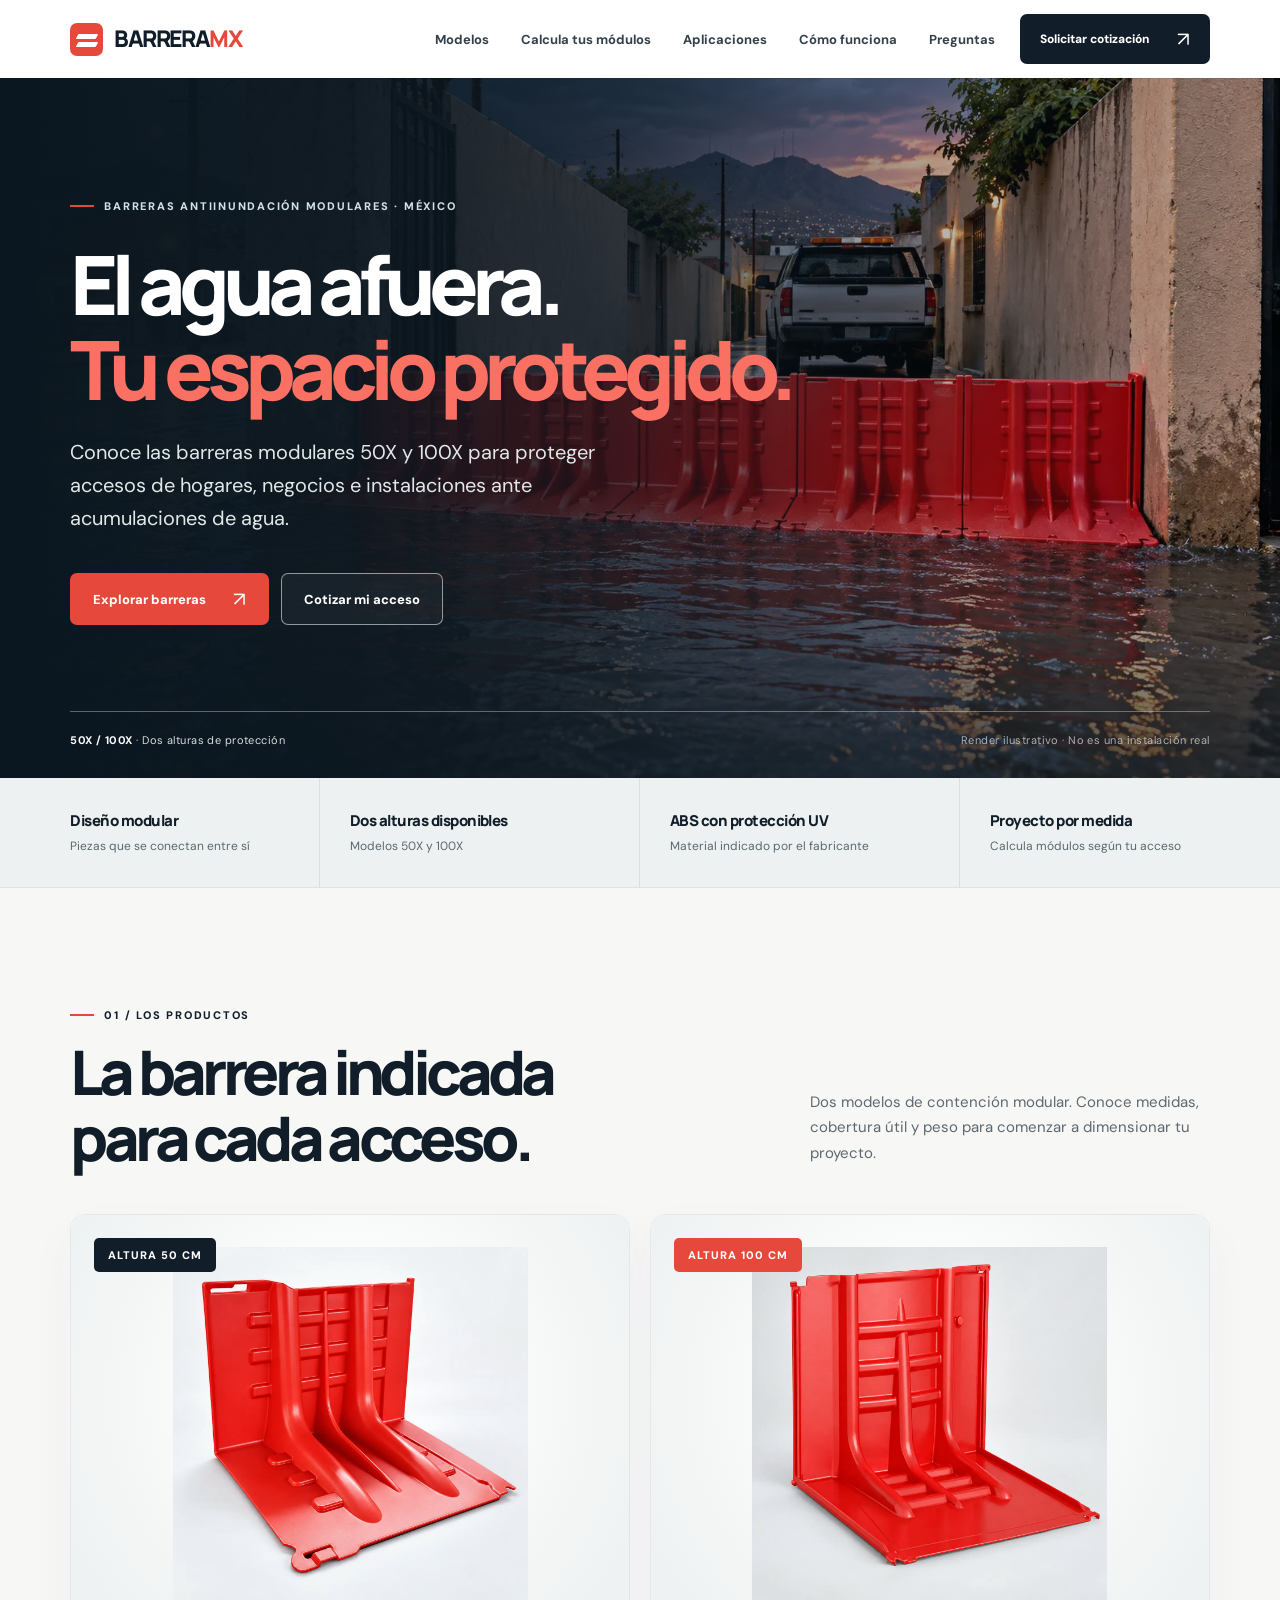
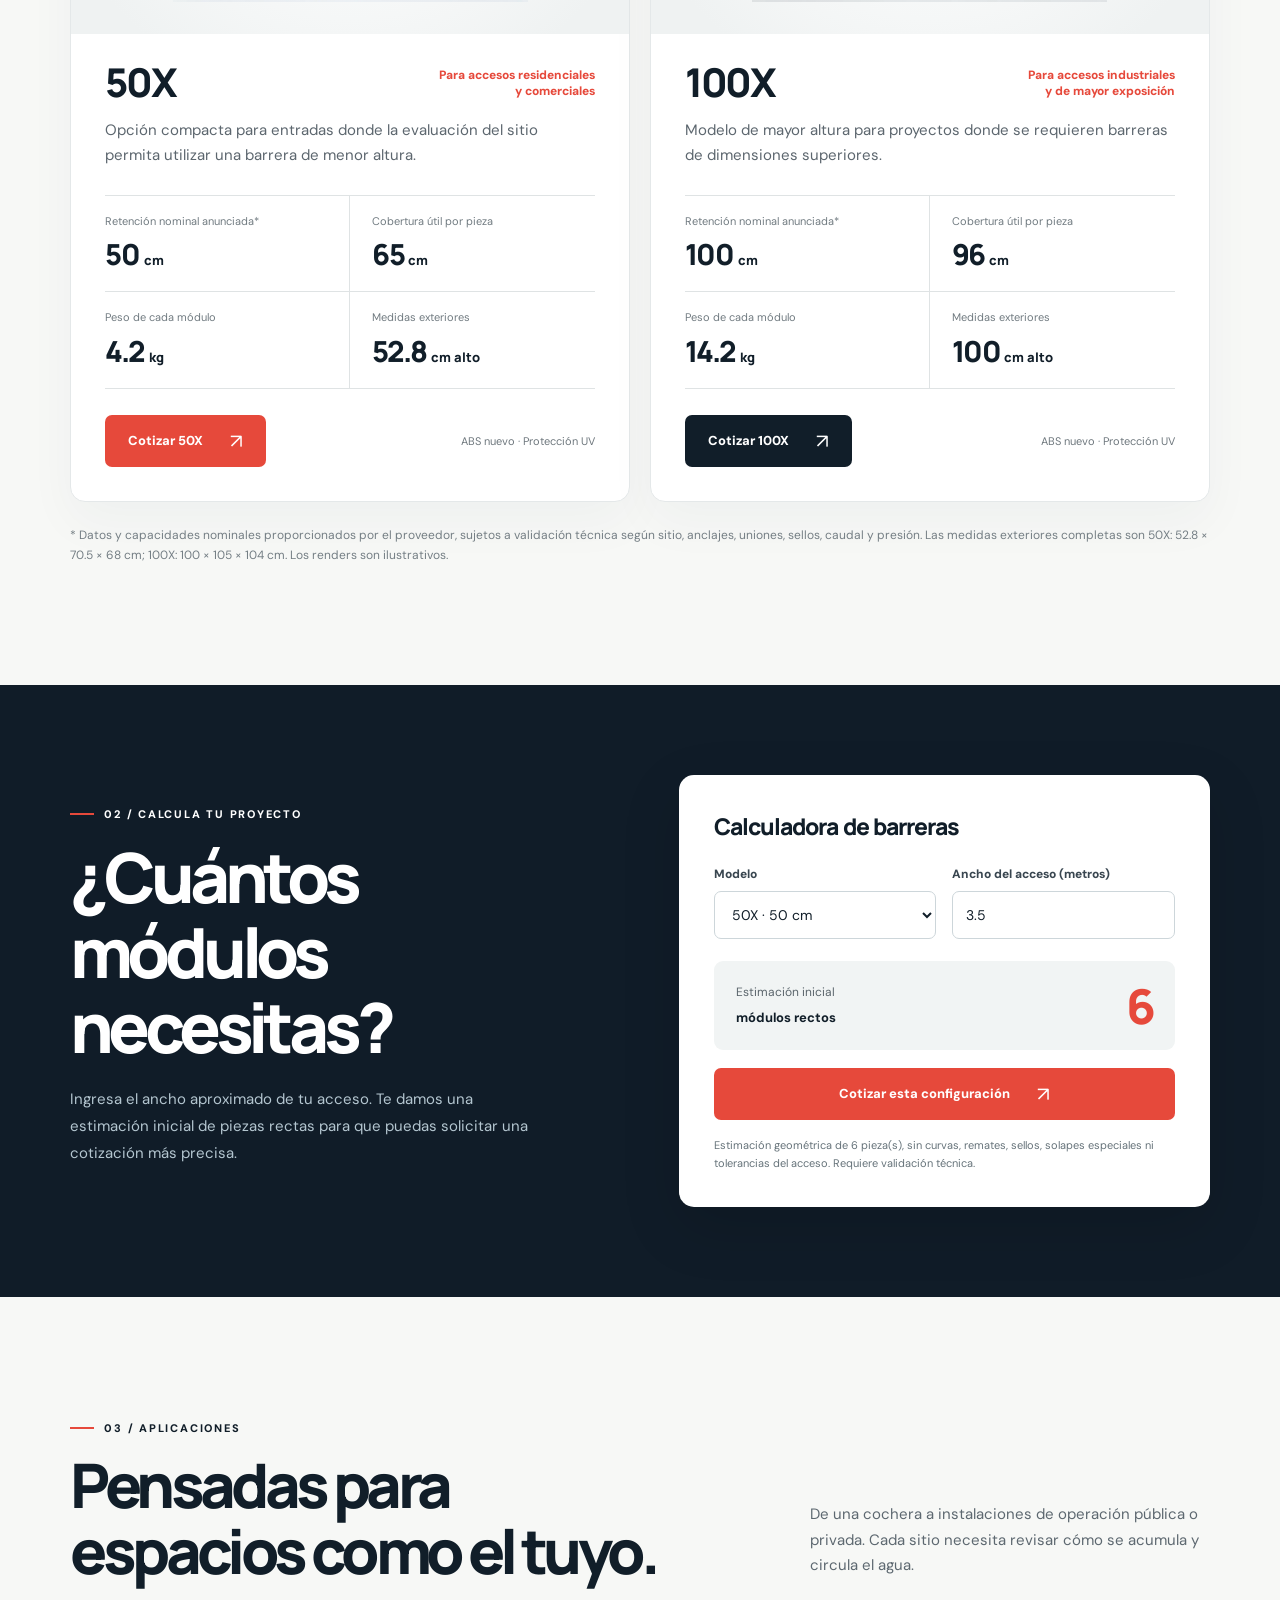
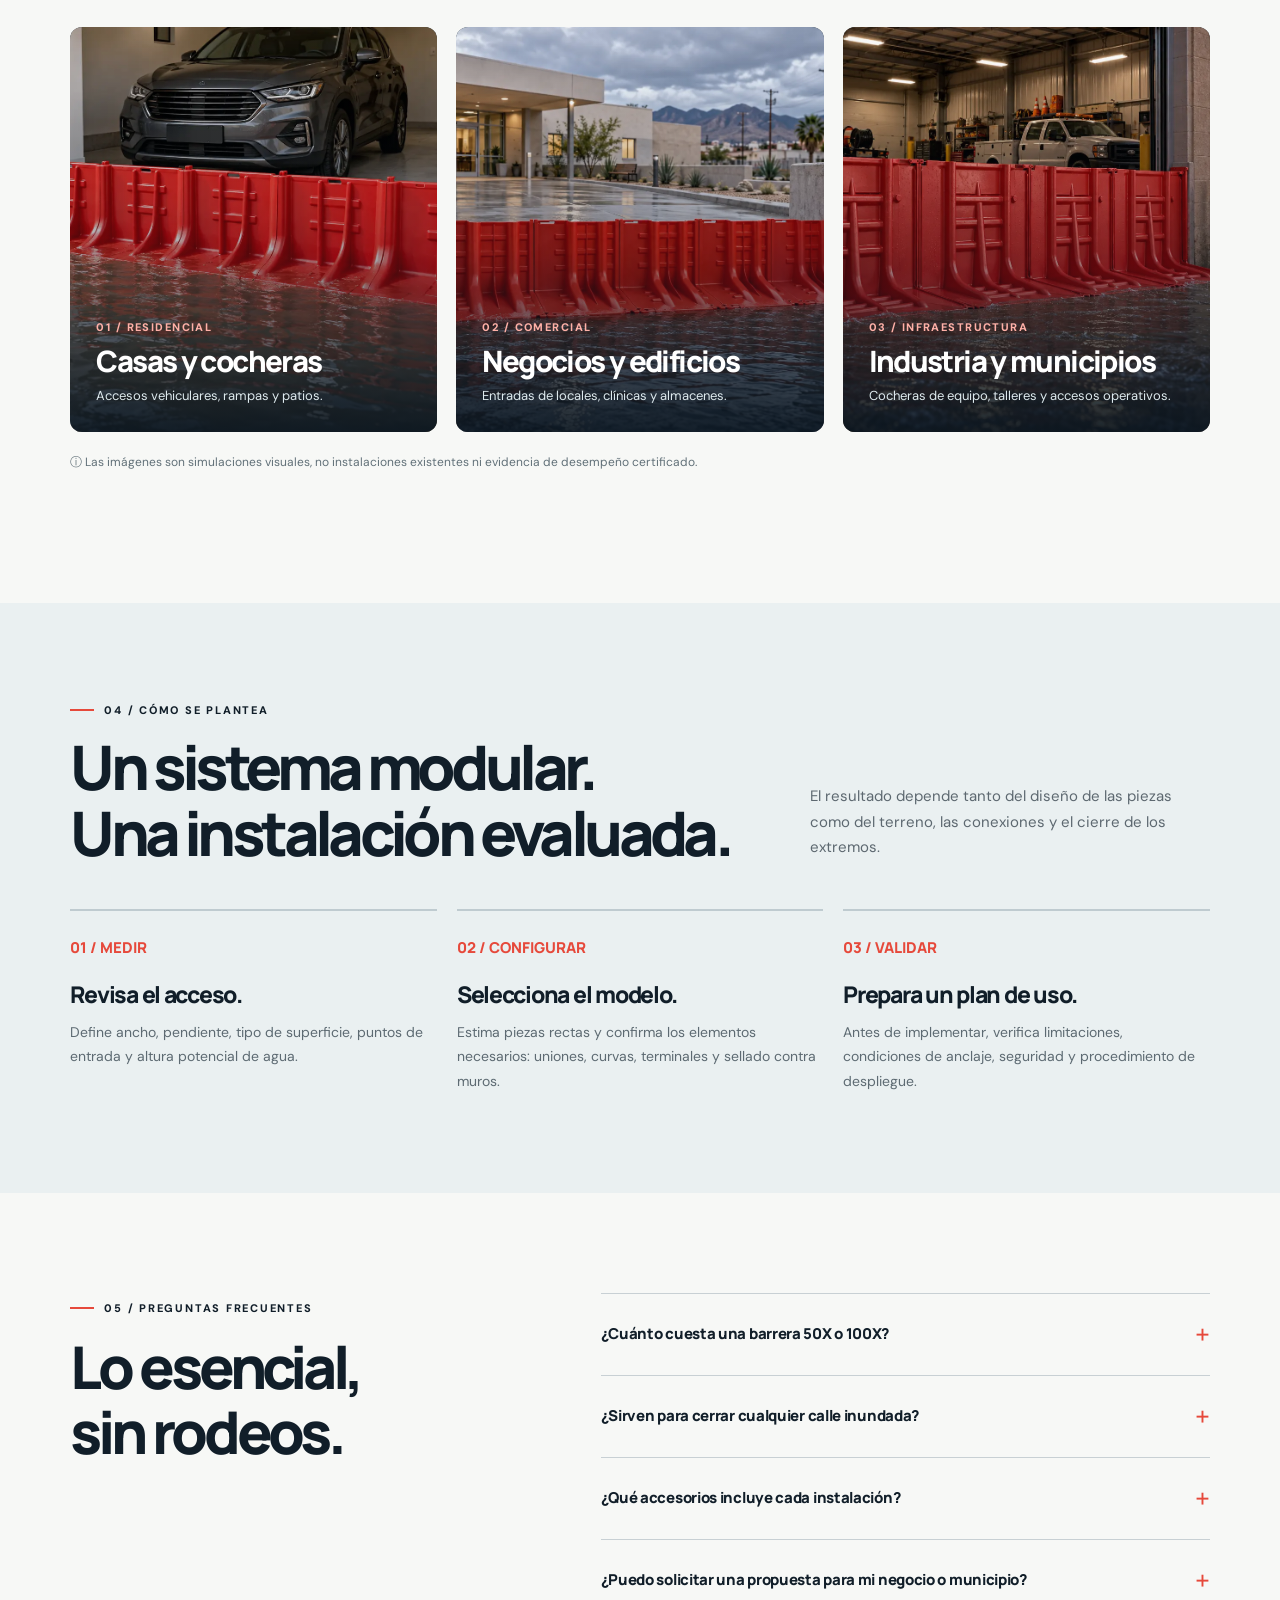
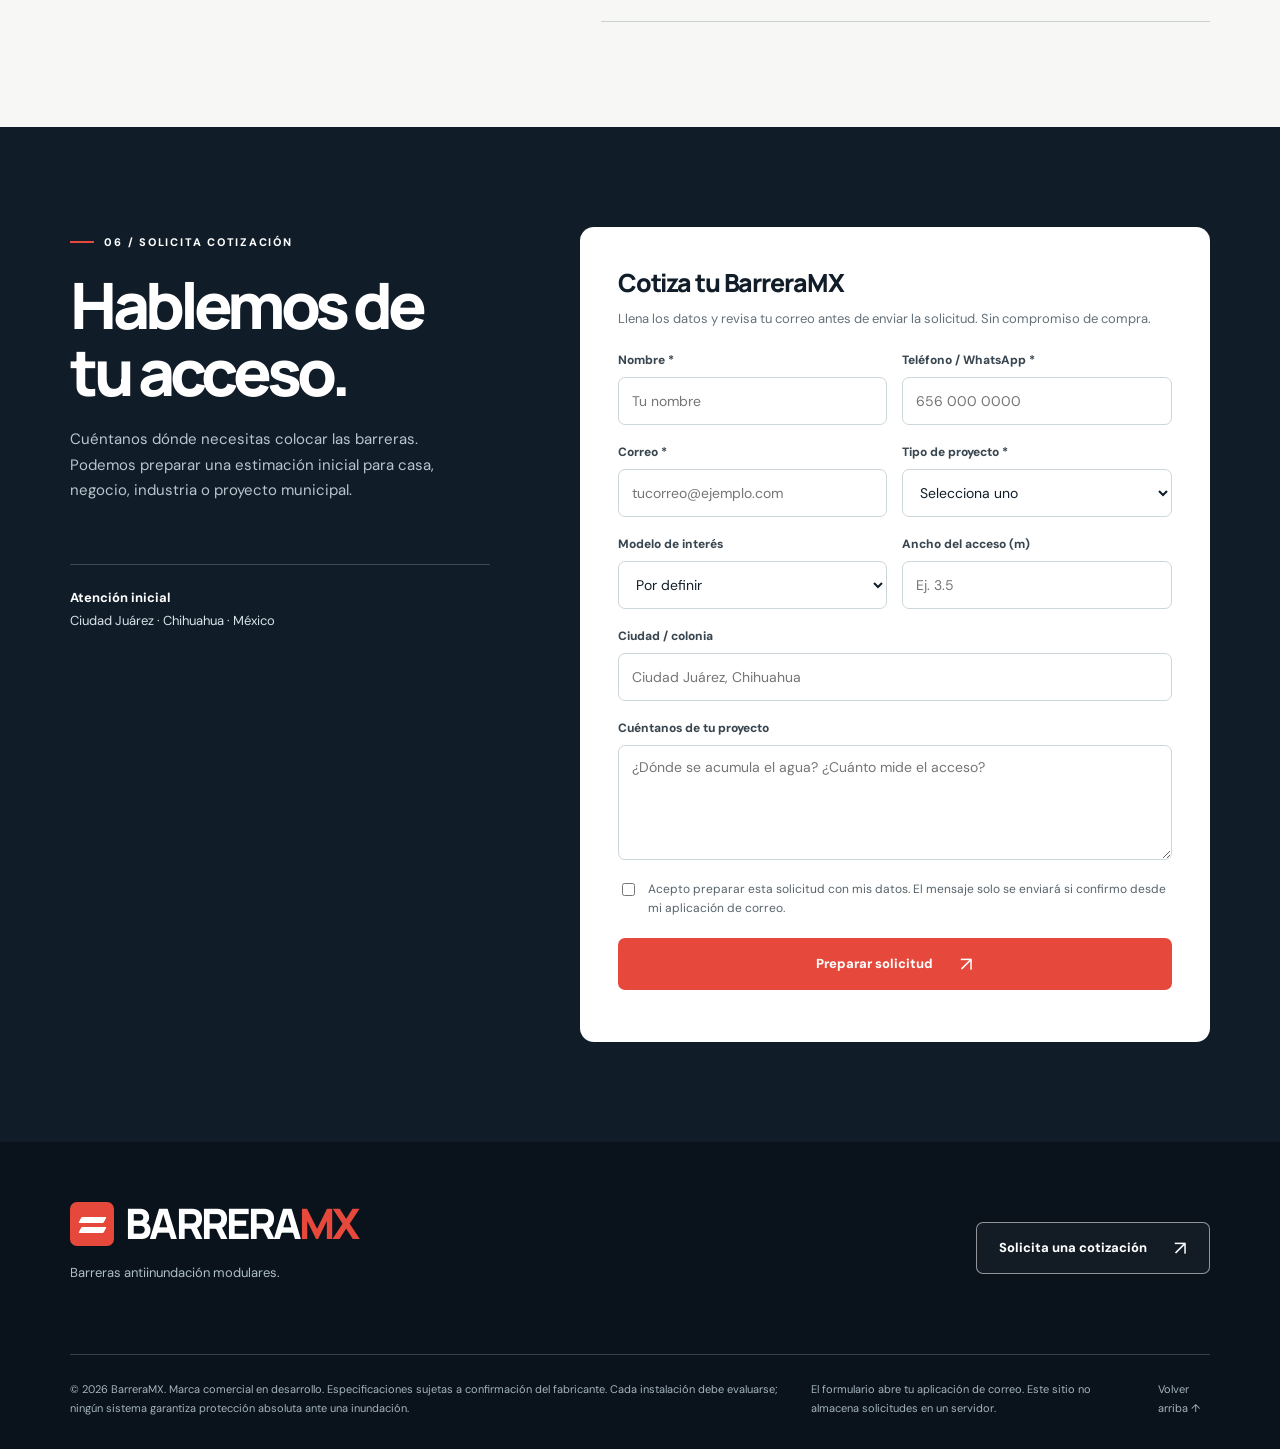
==== commit 00cb2320: "Rename public barrier models to BarreraMX 50X and 100X" ====
--- a/index.html
+++ b/index.html
@@ -4,12 +4,12 @@
   <meta charset="utf-8">
   <meta name="viewport" content="width=device-width,initial-scale=1">
   <meta name="theme-color" content="#101c28">
-  <meta name="description" content="BarreraMX: barreras antiinundación modulares WZ50 y WZ100 para cocheras, negocios e instalaciones. Consulta modelos y solicita cotización en Ciudad Juárez, México.">
+  <meta name="description" content="BarreraMX: barreras antiinundación modulares 50X y 100X para cocheras, negocios e instalaciones. Consulta modelos y solicita cotización en Ciudad Juárez, México.">
   <meta property="og:title" content="BarreraMX | Barreras antiinundación modulares">
-  <meta property="og:description" content="Conoce WZ50 y WZ100. Protección modular contra entradas de agua para casas, negocios e infraestructura.">
+  <meta property="og:description" content="Conoce 50X y 100X. Protección modular contra entradas de agua para casas, negocios e infraestructura.">
   <meta property="og:type" content="website">
-  <meta property="og:image" content="https://cota-landing.pages.dev/assets/wz50-juarez-colonia.webp">
-  <title>BarreraMX — Barreras antiinundación WZ50 y WZ100</title>
+  <meta property="og:image" content="https://cota-landing.pages.dev/assets/50x-juarez-colonia.webp">
+  <title>BarreraMX — Barreras antiinundación 50X y 100X</title>
   <link rel="preconnect" href="https://fonts.googleapis.com">
   <link rel="preconnect" href="https://fonts.gstatic.com" crossorigin>
   <link href="https://fonts.googleapis.com/css2?family=DM+Sans:wght@400;500;600;700&family=Manrope:wght@400;500;600;700;800&display=swap" rel="stylesheet">
@@ -48,19 +48,19 @@
 </header>
 <main>
   <section class="hero container" id="inicio" aria-labelledby="hero-title">
-    <div class="hero-image"><img src="assets/wz50-juarez-colonia.webp" alt="Visualización de barreras rojas antiinundación protegiendo la entrada de una cochera en una calle de Ciudad Juárez" fetchpriority="high"></div>
+    <div class="hero-image"><img src="assets/50x-juarez-colonia.webp" alt="Visualización de barreras rojas antiinundación protegiendo la entrada de una cochera en una calle de Ciudad Juárez" fetchpriority="high"></div>
     <div class="hero-content">
       <span class="eyebrow">Barreras antiinundación modulares · México</span>
       <h1 id="hero-title">El agua afuera.<br><em>Tu espacio protegido.</em></h1>
-      <p>Conoce las barreras modulares WZ50 y WZ100 para proteger accesos de hogares, negocios e instalaciones ante acumulaciones de agua.</p>
+      <p>Conoce las barreras modulares 50X y 100X para proteger accesos de hogares, negocios e instalaciones ante acumulaciones de agua.</p>
       <div class="hero-actions"><a class="button button-red" href="#modelos">Explorar barreras <span class="arrow" aria-hidden="true">↗</span></a><a class="button button-outline" href="#cotizar">Cotizar mi acceso</a></div>
     </div>
-    <div class="hero-foot"><span><strong>WZ50 / WZ100</strong> · Dos alturas de protección</span><span class="concept">Render ilustrativo · No es una instalación real</span></div>
+    <div class="hero-foot"><span><strong>50X / 100X</strong> · Dos alturas de protección</span><span class="concept">Render ilustrativo · No es una instalación real</span></div>
   </section>
 
   <section class="benefits" aria-label="Características generales">
     <div class="benefit"><b>Diseño modular</b><span>Piezas que se conectan entre sí</span></div>
-    <div class="benefit"><b>Dos alturas disponibles</b><span>Modelos WZ50 y WZ100</span></div>
+    <div class="benefit"><b>Dos alturas disponibles</b><span>Modelos 50X y 100X</span></div>
     <div class="benefit"><b>ABS con protección UV</b><span>Material indicado por el fabricante</span></div>
     <div class="benefit"><b>Proyecto por medida</b><span>Calcula módulos según tu acceso</span></div>
   </section>
@@ -68,10 +68,10 @@
   <section class="models container" id="modelos" aria-labelledby="models-title">
     <div class="section-heading"><div><span class="eyebrow">01 / Los productos</span><h2 id="models-title">La barrera indicada<br>para cada acceso.</h2></div><p>Dos modelos de contención modular. Conoce medidas, cobertura útil y peso para comenzar a dimensionar tu proyecto.</p></div>
     <div class="model-grid">
-      <article class="model-card" id="wz50">
-        <div class="model-visual"><span class="model-flag">ALTURA 50 CM</span><img src="assets/wz50-producto.webp" alt="Render de producto de un módulo WZ50 rojo, con respaldo vertical y base horizontal reforzada" loading="lazy"></div>
+      <article class="model-card" id="modelo-50x">
+        <div class="model-visual"><span class="model-flag">ALTURA 50 CM</span><img src="assets/50x-producto.webp" alt="Render de producto de un módulo 50X rojo, con respaldo vertical y base horizontal reforzada" loading="lazy"></div>
         <div class="model-copy">
-          <div class="model-topline"><h3>WZ50</h3><span class="model-type">Para accesos residenciales<br>y comerciales</span></div>
+          <div class="model-topline"><h3>50X</h3><span class="model-type">Para accesos residenciales<br>y comerciales</span></div>
           <p>Opción compacta para entradas donde la evaluación del sitio permita utilizar una barrera de menor altura.</p>
           <dl class="spec-list">
             <div class="spec"><dt>Retención nominal anunciada*</dt><dd>50 <small>cm</small></dd></div>
@@ -79,13 +79,13 @@
             <div class="spec"><dt>Peso de cada módulo</dt><dd>4.2 <small>kg</small></dd></div>
             <div class="spec"><dt>Medidas exteriores</dt><dd>52.8 <small>cm alto</small></dd></div>
           </dl>
-          <div class="model-actions"><button class="button button-red select-model" data-model="WZ50" type="button">Cotizar WZ50 <span class="arrow" aria-hidden="true">↗</span></button><span class="note">ABS nuevo · Protección UV</span></div>
+          <div class="model-actions"><button class="button button-red select-model" data-model="50X" type="button">Cotizar 50X <span class="arrow" aria-hidden="true">↗</span></button><span class="note">ABS nuevo · Protección UV</span></div>
         </div>
       </article>
-      <article class="model-card" id="wz100">
-        <div class="model-visual"><span class="model-flag alt">ALTURA 100 CM</span><img src="assets/wz100-producto.webp" alt="Render de producto de un módulo WZ100 rojo, con estructura vertical y base reforzada" loading="lazy"></div>
+      <article class="model-card" id="modelo-100x">
+        <div class="model-visual"><span class="model-flag alt">ALTURA 100 CM</span><img src="assets/100x-producto.webp" alt="Render de producto de un módulo 100X rojo, con estructura vertical y base reforzada" loading="lazy"></div>
         <div class="model-copy">
-          <div class="model-topline"><h3>WZ100</h3><span class="model-type">Para accesos industriales<br>y de mayor exposición</span></div>
+          <div class="model-topline"><h3>100X</h3><span class="model-type">Para accesos industriales<br>y de mayor exposición</span></div>
           <p>Modelo de mayor altura para proyectos donde se requieren barreras de dimensiones superiores.</p>
           <dl class="spec-list">
             <div class="spec"><dt>Retención nominal anunciada*</dt><dd>100 <small>cm</small></dd></div>
@@ -93,11 +93,11 @@
             <div class="spec"><dt>Peso de cada módulo</dt><dd>14.2 <small>kg</small></dd></div>
             <div class="spec"><dt>Medidas exteriores</dt><dd>100 <small>cm alto</small></dd></div>
           </dl>
-          <div class="model-actions"><button class="button button-dark select-model" data-model="WZ100" type="button">Cotizar WZ100 <span class="arrow" aria-hidden="true">↗</span></button><span class="note">ABS nuevo · Protección UV</span></div>
+          <div class="model-actions"><button class="button button-dark select-model" data-model="100X" type="button">Cotizar 100X <span class="arrow" aria-hidden="true">↗</span></button><span class="note">ABS nuevo · Protección UV</span></div>
         </div>
       </article>
     </div>
-    <p class="model-disclaimer">* Datos y capacidades nominales proporcionados por el proveedor, sujetos a validación técnica según sitio, anclajes, uniones, sellos, caudal y presión. Las medidas exteriores completas son WZ50: 52.8 × 70.5 × 68 cm; WZ100: 100 × 105 × 104 cm. Los renders son ilustrativos.</p>
+    <p class="model-disclaimer">* Datos y capacidades nominales proporcionados por el proveedor, sujetos a validación técnica según sitio, anclajes, uniones, sellos, caudal y presión. Las medidas exteriores completas son 50X: 52.8 × 70.5 × 68 cm; 100X: 100 × 105 × 104 cm. Los renders son ilustrativos.</p>
   </section>
 
   <section class="calculator container" id="calculadora" aria-labelledby="calc-title">
@@ -106,7 +106,7 @@
       <div class="calc-panel">
         <h3>Calculadora de barreras</h3>
         <div class="calc-fields">
-          <div class="form-field"><label for="calc-model">Modelo</label><select id="calc-model"><option value="WZ50">WZ50 · 50 cm</option><option value="WZ100">WZ100 · 100 cm</option></select></div>
+          <div class="form-field"><label for="calc-model">Modelo</label><select id="calc-model"><option value="50X">50X · 50 cm</option><option value="100X">100X · 100 cm</option></select></div>
           <div class="form-field"><label for="calc-width">Ancho del acceso (metros)</label><input id="calc-width" type="number" min="0.1" max="100" step="0.1" inputmode="decimal" value="3.5"></div>
         </div>
         <div class="calc-output" aria-live="polite"><span>Estimación inicial</span><strong id="calc-units">6</strong><small>módulos rectos</small></div>
@@ -119,9 +119,9 @@
   <section class="use-cases container" id="aplicaciones" aria-labelledby="cases-title">
     <div class="section-heading"><div><span class="eyebrow">03 / Aplicaciones</span><h2 id="cases-title">Pensadas para<br>espacios como el tuyo.</h2></div><p>De una cochera a instalaciones de operación pública o privada. Cada sitio necesita revisar cómo se acumula y circula el agua.</p></div>
     <div class="case-grid">
-      <article class="case-card"><img src="assets/wz50-cochera.webp" alt="Render conceptual de WZ50 protegiendo una cochera residencial con un vehículo detrás" loading="lazy"><div class="case-content"><div class="case-label">01 / Residencial</div><h3>Casas y cocheras</h3><p>Accesos vehiculares, rampas y patios.</p></div></article>
-      <article class="case-card"><img src="assets/wz50-acceso-publico.webp" alt="Render conceptual de WZ50 protegiendo un acceso público entre muros en Ciudad Juárez" loading="lazy"><div class="case-content"><div class="case-label">02 / Comercial</div><h3>Negocios y edificios</h3><p>Entradas de locales, clínicas y almacenes.</p></div></article>
-      <article class="case-card"><img src="assets/wz100-taller.webp" alt="Render conceptual de WZ100 instalado en un taller de servicios frente a agua acumulada" loading="lazy"><div class="case-content"><div class="case-label">03 / Infraestructura</div><h3>Industria y municipios</h3><p>Cocheras de equipo, talleres y accesos operativos.</p></div></article>
+      <article class="case-card"><img src="assets/50x-cochera.webp" alt="Render conceptual de 50X protegiendo una cochera residencial con un vehículo detrás" loading="lazy"><div class="case-content"><div class="case-label">01 / Residencial</div><h3>Casas y cocheras</h3><p>Accesos vehiculares, rampas y patios.</p></div></article>
+      <article class="case-card"><img src="assets/50x-acceso-publico.webp" alt="Render conceptual de 50X protegiendo un acceso público entre muros en Ciudad Juárez" loading="lazy"><div class="case-content"><div class="case-label">02 / Comercial</div><h3>Negocios y edificios</h3><p>Entradas de locales, clínicas y almacenes.</p></div></article>
+      <article class="case-card"><img src="assets/100x-taller.webp" alt="Render conceptual de 100X instalado en un taller de servicios frente a agua acumulada" loading="lazy"><div class="case-content"><div class="case-label">03 / Infraestructura</div><h3>Industria y municipios</h3><p>Cocheras de equipo, talleres y accesos operativos.</p></div></article>
     </div>
     <p class="cases-note">ⓘ Las imágenes son simulaciones visuales, no instalaciones existentes ni evidencia de desempeño certificado.</p>
   </section>
@@ -138,7 +138,7 @@
   <section class="faqs container" id="preguntas" aria-labelledby="faq-title">
     <div><span class="eyebrow">05 / Preguntas frecuentes</span><h2 id="faq-title" style="font:800 clamp(41px,4.6vw,65px)/1.1 var(--display);letter-spacing:-.07em;margin:20px 0">Lo esencial,<br>sin rodeos.</h2></div>
     <div class="faq-list">
-      <details><summary>¿Cuánto cuesta una barrera WZ50 o WZ100?</summary><p>El precio de venta en México se cotiza según modelo, cantidad de piezas, accesorios, transporte e impuestos. Los costos de origen del fabricante no equivalen al precio final puesto en tu domicilio.</p></details>
+      <details><summary>¿Cuánto cuesta una barrera 50X o 100X?</summary><p>El precio de venta en México se cotiza según modelo, cantidad de piezas, accesorios, transporte e impuestos. Los costos de origen del fabricante no equivalen al precio final puesto en tu domicilio.</p></details>
       <details><summary>¿Sirven para cerrar cualquier calle inundada?</summary><p>No. Una calle con corrientes rápidas, desniveles o riesgo de arrastre requiere evaluación hidráulica y un plan de seguridad. Estas barreras se consideran para accesos concretos y condiciones apropiadas, nunca como sustituto de obras pluviales.</p></details>
       <details><summary>¿Qué accesorios incluye cada instalación?</summary><p>Es necesario confirmar con el proveedor las uniones, sellos, piezas terminales, anclajes y soluciones para muros. La cotización final debe dejar claro qué elementos están incluidos.</p></details>
       <details><summary>¿Puedo solicitar una propuesta para mi negocio o municipio?</summary><p>Sí. Comparte medidas aproximadas, fotografías y ubicación del acceso. Una propuesta responsable deberá evaluar el caso antes de recomendar un modelo o cantidad final.</p></details>
@@ -155,7 +155,7 @@
           <div class="form-field"><label for="contacto">Teléfono / WhatsApp *</label><input id="contacto" name="contacto" type="tel" autocomplete="tel" required maxlength="35" placeholder="656 000 0000"></div>
           <div class="form-field"><label for="email">Correo *</label><input id="email" name="email" type="email" autocomplete="email" required maxlength="120" placeholder="tucorreo@ejemplo.com"></div>
           <div class="form-field"><label for="propiedad">Tipo de proyecto *</label><select id="propiedad" name="propiedad" required><option value="" selected disabled>Selecciona uno</option><option>Casa / cochera</option><option>Comercio / oficina</option><option>Industria / almacén</option><option>Edificio o servicio público</option><option>Otro</option></select></div>
-          <div class="form-field"><label for="modelo">Modelo de interés</label><select id="modelo" name="modelo"><option>Por definir</option><option>WZ50</option><option>WZ100</option></select></div>
+          <div class="form-field"><label for="modelo">Modelo de interés</label><select id="modelo" name="modelo"><option>Por definir</option><option>50X</option><option>100X</option></select></div>
           <div class="form-field"><label for="ancho">Ancho del acceso (m)</label><input id="ancho" name="ancho" inputmode="decimal" type="number" min="0.1" max="100" step="0.1" placeholder="Ej. 3.5"></div>
           <div class="form-field wide"><label for="zona">Ciudad / colonia</label><input id="zona" name="zona" maxlength="100" placeholder="Ciudad Juárez, Chihuahua"></div>
           <div class="form-field wide"><label for="detalles">Cuéntanos de tu proyecto</label><textarea id="detalles" name="detalles" maxlength="1000" placeholder="¿Dónde se acumula el agua? ¿Cuánto mide el acceso?"></textarea></div>
@@ -176,7 +176,7 @@
   const nav=document.getElementById('nav-main');
   menu.addEventListener('click',()=>{const open=nav.classList.toggle('open');menu.setAttribute('aria-expanded',String(open));menu.setAttribute('aria-label',open?'Cerrar menú':'Abrir menú');});
   nav.querySelectorAll('a').forEach(a=>a.addEventListener('click',()=>{nav.classList.remove('open');menu.setAttribute('aria-expanded','false');menu.setAttribute('aria-label','Abrir menú');}));
-  const widths={WZ50:.65,WZ100:.96};
+  const widths={'50X':.65,'100X':.96};
   const calcModel=document.getElementById('calc-model'),calcWidth=document.getElementById('calc-width'),calcUnits=document.getElementById('calc-units'),calcNote=document.getElementById('calc-note');
   function calculate(){
     const width=Number(calcWidth.value);
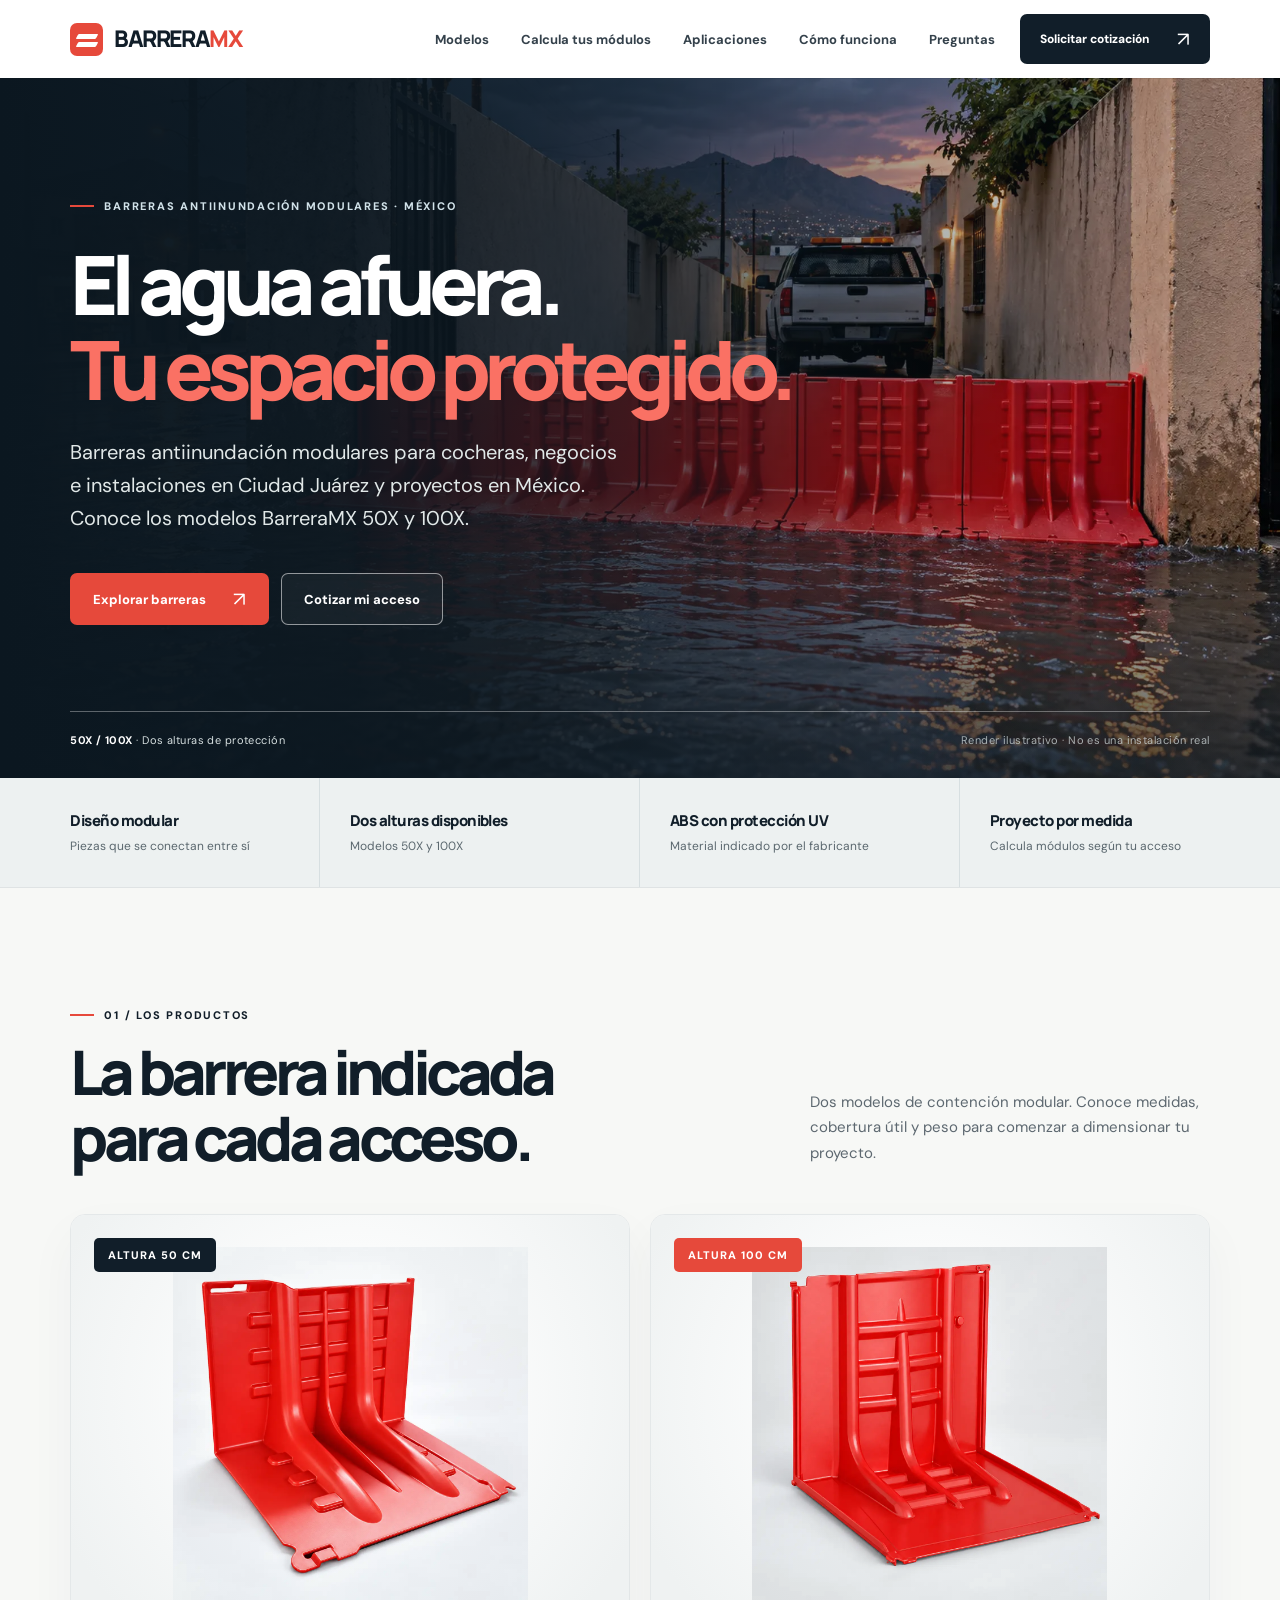
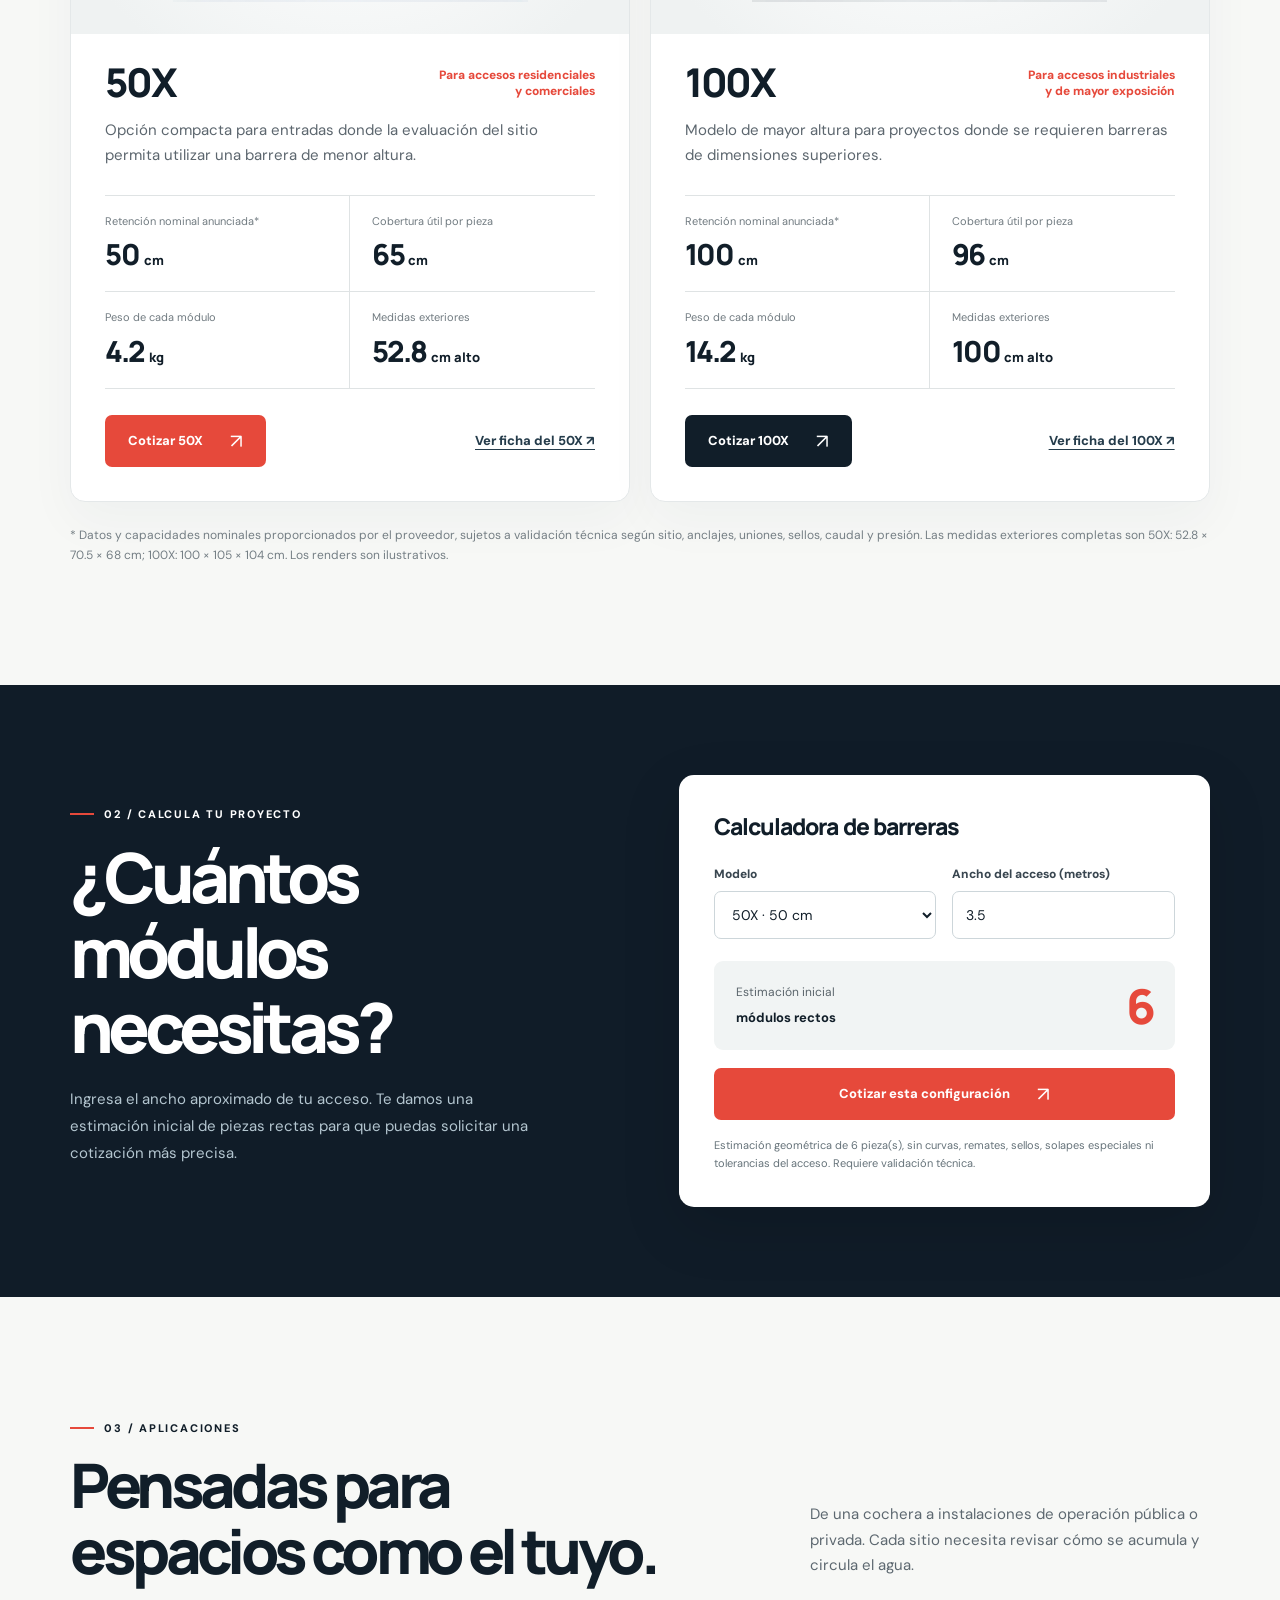
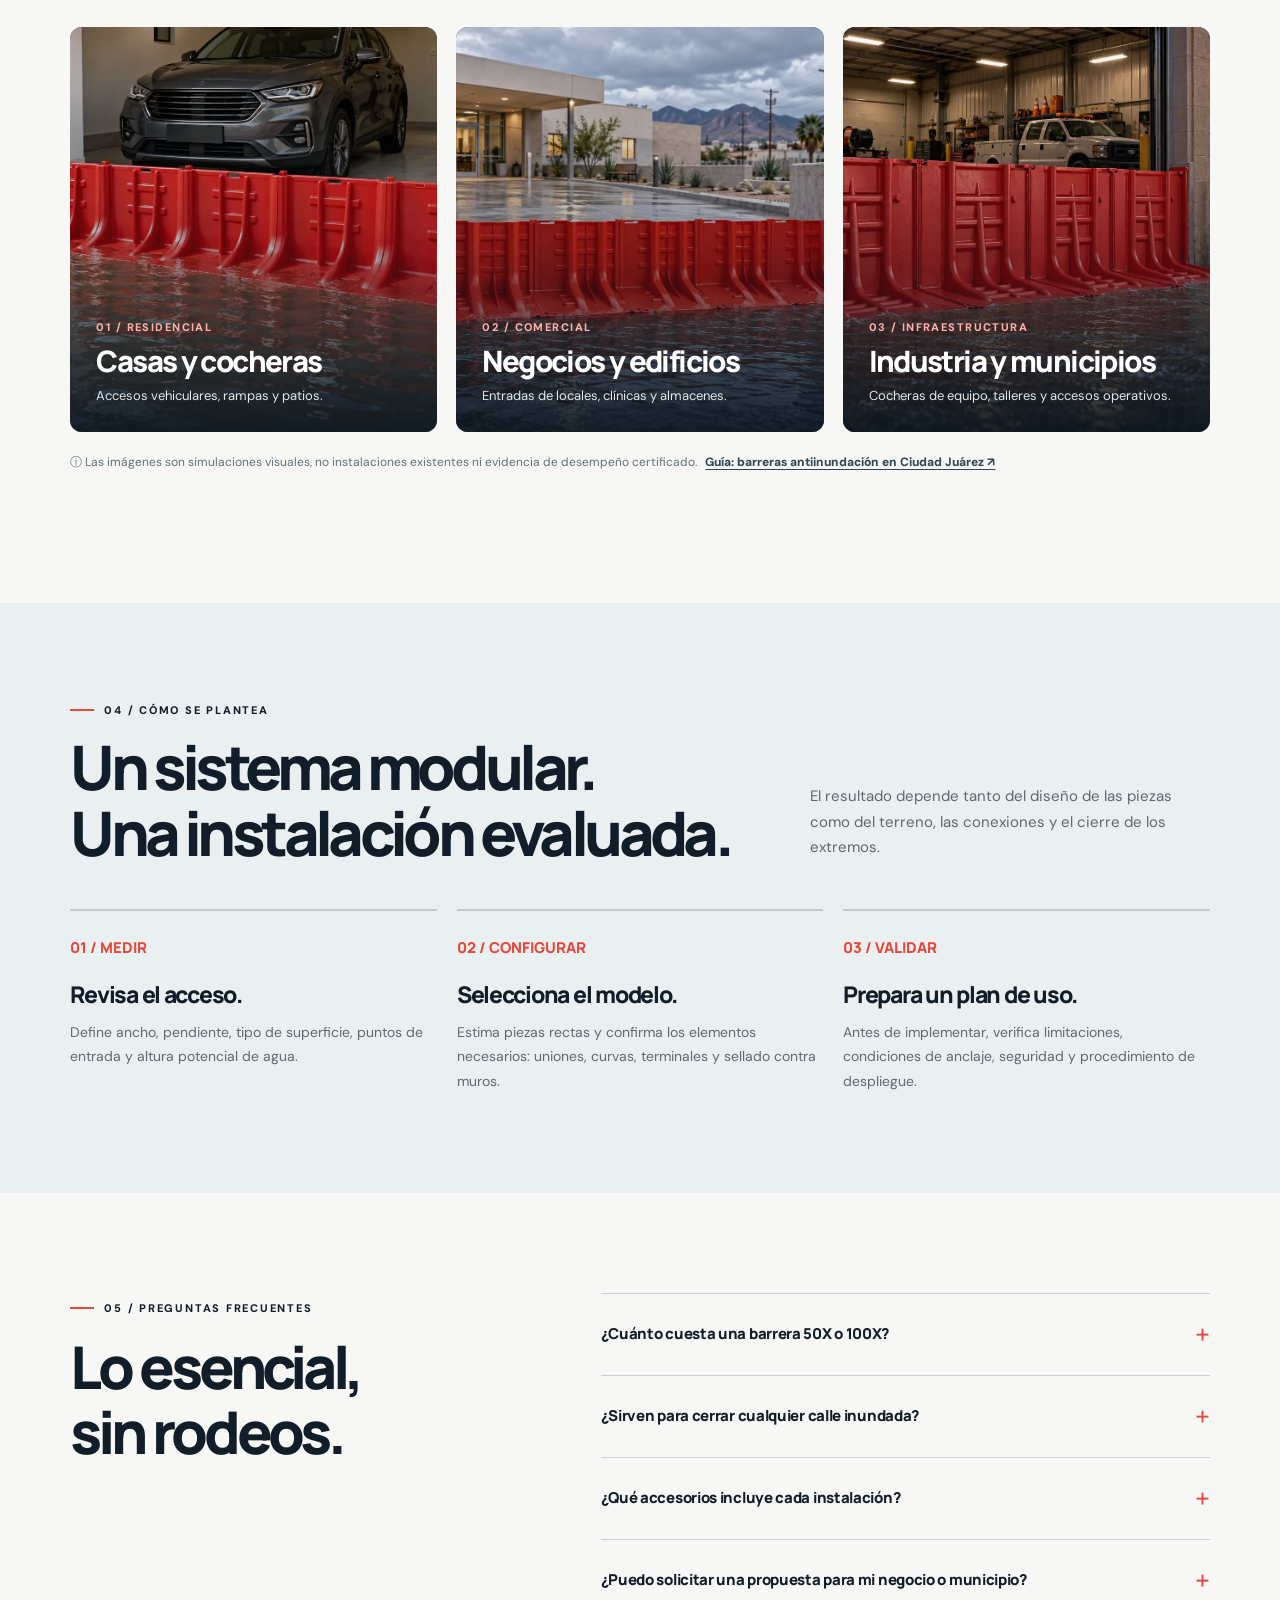
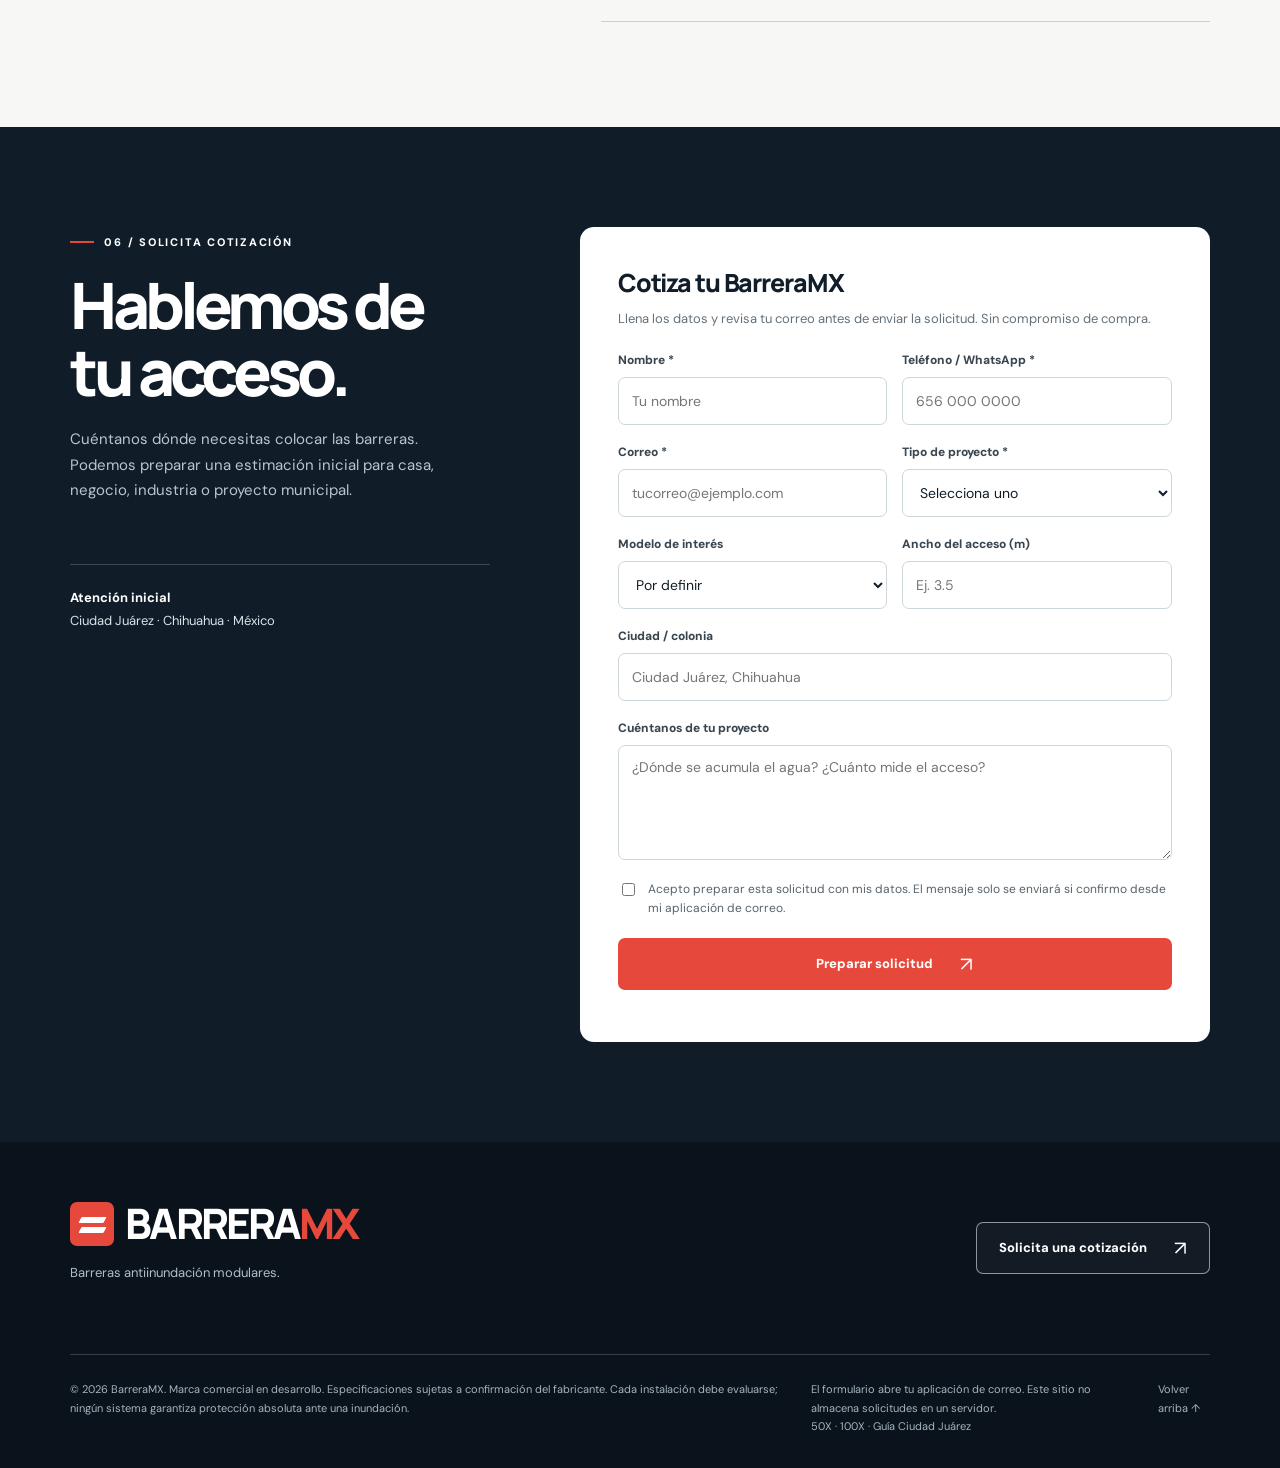
==== commit 66cd2259: "Add SEO/GEO foundation and product pages for BarreraMX" ====
--- a/index.html
+++ b/index.html
@@ -5,14 +5,32 @@
   <meta name="viewport" content="width=device-width,initial-scale=1">
   <meta name="theme-color" content="#101c28">
   <meta name="description" content="BarreraMX: barreras antiinundación modulares 50X y 100X para cocheras, negocios e instalaciones. Consulta modelos y solicita cotización en Ciudad Juárez, México.">
+  <meta name="robots" content="index, follow, max-image-preview:large">
+  <link rel="canonical" href="https://cota-landing.pages.dev/">
   <meta property="og:title" content="BarreraMX | Barreras antiinundación modulares">
   <meta property="og:description" content="Conoce 50X y 100X. Protección modular contra entradas de agua para casas, negocios e infraestructura.">
   <meta property="og:type" content="website">
+  <meta property="og:url" content="https://cota-landing.pages.dev/">
+  <meta property="og:locale" content="es_MX">
   <meta property="og:image" content="https://cota-landing.pages.dev/assets/50x-juarez-colonia.webp">
+  <meta name="twitter:card" content="summary_large_image">
   <title>BarreraMX — Barreras antiinundación 50X y 100X</title>
   <link rel="preconnect" href="https://fonts.googleapis.com">
   <link rel="preconnect" href="https://fonts.gstatic.com" crossorigin>
   <link href="https://fonts.googleapis.com/css2?family=DM+Sans:wght@400;500;600;700&family=Manrope:wght@400;500;600;700;800&display=swap" rel="stylesheet">
+  <script type="application/ld+json">
+  {
+    "@context":"https://schema.org",
+    "@graph":[
+      {"@type":"Organization","@id":"https://cota-landing.pages.dev/#organization","name":"BarreraMX","url":"https://cota-landing.pages.dev/","description":"Proyecto comercial de barreras antiinundación modulares 50X y 100X con atención inicial en Ciudad Juárez, Chihuahua, México.","areaServed":[{"@type":"Place","name":"Ciudad Juárez, Chihuahua"},{"@type":"Country","name":"México"}]},
+      {"@type":"WebSite","@id":"https://cota-landing.pages.dev/#website","name":"BarreraMX","url":"https://cota-landing.pages.dev/","inLanguage":"es-MX","publisher":{"@id":"https://cota-landing.pages.dev/#organization"}},
+      {"@type":"ItemList","name":"Modelos de barreras antiinundación BarreraMX","itemListElement":[
+        {"@type":"ListItem","position":1,"name":"BarreraMX 50X","url":"https://cota-landing.pages.dev/50x/"},
+        {"@type":"ListItem","position":2,"name":"BarreraMX 100X","url":"https://cota-landing.pages.dev/100x/"}
+      ]}
+    ]
+  }
+  </script>
   <style>
     :root{--ink:#111e29;--deep:#101c28;--red:#e6493b;--red-dark:#c73026;--cream:#f7f8f6;--white:#fff;--muted:#68727a;--line:#dfe3e4;--pad:clamp(22px,5.5vw,92px);--display:Manrope,Arial,sans-serif;--body:"DM Sans",Arial,sans-serif}
     *,*:before,*:after{box-sizing:border-box}
@@ -35,6 +53,8 @@
     @media(max-width:760px){.site-header{height:70px}.brand{font-size:21px}.nav-links{position:absolute;top:70px;left:0;right:0;display:none;flex-direction:column;align-items:stretch;gap:0;background:#fff;padding:11px var(--pad) 22px;border-top:1px solid #edf0f1;box-shadow:0 18px 35px #0002}.nav-links.open{display:flex}.nav-links a{padding:13px 0;font-size:15px}.nav-quote{margin-left:auto;padding:10px 12px;font-size:11px;min-height:42px}.menu-button{display:flex}.hero{min-height:700px;align-items:end}.hero-image img{object-position:56% center}.hero:before{background:linear-gradient(0deg,#0a151ff9 0%,#0a151fd9 45%,#0a151f31 100%)}.hero-content{padding-top:170px;padding-bottom:115px}.hero h1{font-size:clamp(49px,11vw,76px);max-width:620px;margin:22px 0}.hero p{font-size:15px}.hero-actions{margin-top:27px}.hero-foot{font-size:10px;bottom:18px}.hero-foot .concept{max-width:170px}.model-grid,.calc-layout,.quote-grid{grid-template-columns:1fr}.models,.use-cases{padding-block:78px}.section-heading h2{font-size:clamp(38px,9vw,61px)}.model-visual{min-height:350px}.model-copy{padding:26px}.calculator{padding-block:70px}.calc-copy h2{font-size:50px}.case-grid{grid-template-columns:1fr}.case-card{min-height:380px}.case-content h3{font-size:30px}.steps{grid-template-columns:1fr;gap:30px}.how{padding-block:75px}.faqs{display:block;padding-block:80px}.faq-list{margin-top:32px}.quote{padding-block:75px}.quote-copy .location{margin-top:30px}.quote-form{padding:27px}.footer-top{display:block}.footer-top .tagline{margin-top:17px}.footer-bottom{display:block}.footer-bottom p{margin-bottom:12px}}
     @media(max-width:490px){.site-header{gap:9px}.nav-quote{font-size:0;width:43px;padding:0;min-height:42px}.nav-quote .arrow{font-size:22px;margin:0}.hero{min-height:730px}.hero h1{font-size:50px}.hero-actions{display:grid;grid-template-columns:1fr}.hero-actions .button{min-height:52px}.hero-foot .concept{display:none}.benefits{grid-template-columns:1fr 1fr}.benefit{padding:23px 12px 23px 20px!important}.benefit b{font-size:13px}.benefit span{font-size:11px}.model-visual{min-height:280px;padding:23px}.model-visual img{max-height:270px}.model-topline h3{font-size:33px}.model-copy>p{font-size:14px}.spec dd{font-size:23px}.spec dd small{font-size:11px}.calc-panel{padding:25px 20px}.calc-fields,.form-grid{grid-template-columns:1fr}.form-grid .wide{grid-column:auto}.calc-copy h2{font-size:43px}.calc-output strong{font-size:42px}.case-card{min-height:340px}.footer-top .brand{font-size:34px}}
     @media(prefers-reduced-motion:reduce){html{scroll-behavior:auto}*,*:before,*:after{transition:none!important}}
+    .model-actions a.note{font-size:13px;font-weight:800;color:#253c4b;text-decoration:underline;text-underline-offset:4px}.model-actions a.note:hover{color:var(--red)}
+    .cases-note{flex-wrap:wrap}.cases-note a{color:#304654;font-weight:800;text-decoration:underline;text-underline-offset:3px}
   </style>
 </head>
 <body>
@@ -52,7 +72,7 @@
     <div class="hero-content">
       <span class="eyebrow">Barreras antiinundación modulares · México</span>
       <h1 id="hero-title">El agua afuera.<br><em>Tu espacio protegido.</em></h1>
-      <p>Conoce las barreras modulares 50X y 100X para proteger accesos de hogares, negocios e instalaciones ante acumulaciones de agua.</p>
+      <p>Barreras antiinundación modulares para cocheras, negocios e instalaciones en Ciudad Juárez y proyectos en México. Conoce los modelos BarreraMX 50X y 100X.</p>
       <div class="hero-actions"><a class="button button-red" href="#modelos">Explorar barreras <span class="arrow" aria-hidden="true">↗</span></a><a class="button button-outline" href="#cotizar">Cotizar mi acceso</a></div>
     </div>
     <div class="hero-foot"><span><strong>50X / 100X</strong> · Dos alturas de protección</span><span class="concept">Render ilustrativo · No es una instalación real</span></div>
@@ -79,7 +99,7 @@
             <div class="spec"><dt>Peso de cada módulo</dt><dd>4.2 <small>kg</small></dd></div>
             <div class="spec"><dt>Medidas exteriores</dt><dd>52.8 <small>cm alto</small></dd></div>
           </dl>
-          <div class="model-actions"><button class="button button-red select-model" data-model="50X" type="button">Cotizar 50X <span class="arrow" aria-hidden="true">↗</span></button><span class="note">ABS nuevo · Protección UV</span></div>
+          <div class="model-actions"><button class="button button-red select-model" data-model="50X" type="button">Cotizar 50X <span class="arrow" aria-hidden="true">↗</span></button><a class="note" href="/50x/">Ver ficha del 50X ↗</a></div>
         </div>
       </article>
       <article class="model-card" id="modelo-100x">
@@ -93,7 +113,7 @@
             <div class="spec"><dt>Peso de cada módulo</dt><dd>14.2 <small>kg</small></dd></div>
             <div class="spec"><dt>Medidas exteriores</dt><dd>100 <small>cm alto</small></dd></div>
           </dl>
-          <div class="model-actions"><button class="button button-dark select-model" data-model="100X" type="button">Cotizar 100X <span class="arrow" aria-hidden="true">↗</span></button><span class="note">ABS nuevo · Protección UV</span></div>
+          <div class="model-actions"><button class="button button-dark select-model" data-model="100X" type="button">Cotizar 100X <span class="arrow" aria-hidden="true">↗</span></button><a class="note" href="/100x/">Ver ficha del 100X ↗</a></div>
         </div>
       </article>
     </div>
@@ -123,7 +143,7 @@
       <article class="case-card"><img src="assets/50x-acceso-publico.webp" alt="Render conceptual de 50X protegiendo un acceso público entre muros en Ciudad Juárez" loading="lazy"><div class="case-content"><div class="case-label">02 / Comercial</div><h3>Negocios y edificios</h3><p>Entradas de locales, clínicas y almacenes.</p></div></article>
       <article class="case-card"><img src="assets/100x-taller.webp" alt="Render conceptual de 100X instalado en un taller de servicios frente a agua acumulada" loading="lazy"><div class="case-content"><div class="case-label">03 / Infraestructura</div><h3>Industria y municipios</h3><p>Cocheras de equipo, talleres y accesos operativos.</p></div></article>
     </div>
-    <p class="cases-note">ⓘ Las imágenes son simulaciones visuales, no instalaciones existentes ni evidencia de desempeño certificado.</p>
+    <p class="cases-note">ⓘ Las imágenes son simulaciones visuales, no instalaciones existentes ni evidencia de desempeño certificado. <a href="/ciudad-juarez/">Guía: barreras antiinundación en Ciudad Juárez ↗</a></p>
   </section>
 
   <section class="how container" id="funciona" aria-labelledby="how-title">
@@ -169,7 +189,7 @@
 </main>
 <footer class="container">
   <div class="footer-top"><div><a class="brand" href="#inicio"><span class="brand-mark" aria-hidden="true"></span><span>BARRERA<span>MX</span></span></a><p class="tagline">Barreras antiinundación modulares.</p></div><a class="button button-outline" href="#cotizar">Solicita una cotización <span class="arrow" aria-hidden="true">↗</span></a></div>
-  <div class="footer-bottom"><p>© 2026 BarreraMX. Marca comercial en desarrollo. Especificaciones sujetas a confirmación del fabricante. Cada instalación debe evaluarse; ningún sistema garantiza protección absoluta ante una inundación.</p><p>El formulario abre tu aplicación de correo. Este sitio no almacena solicitudes en un servidor.</p><a href="#inicio">Volver arriba ↑</a></div>
+  <div class="footer-bottom"><p>© 2026 BarreraMX. Marca comercial en desarrollo. Especificaciones sujetas a confirmación del fabricante. Cada instalación debe evaluarse; ningún sistema garantiza protección absoluta ante una inundación.</p><p>El formulario abre tu aplicación de correo. Este sitio no almacena solicitudes en un servidor.<br><a href="/50x/">50X</a> · <a href="/100x/">100X</a> · <a href="/ciudad-juarez/">Guía Ciudad Juárez</a></p><a href="#inicio">Volver arriba ↑</a></div>
 </footer>
 <script>
   const menu=document.getElementById('menu-button');
